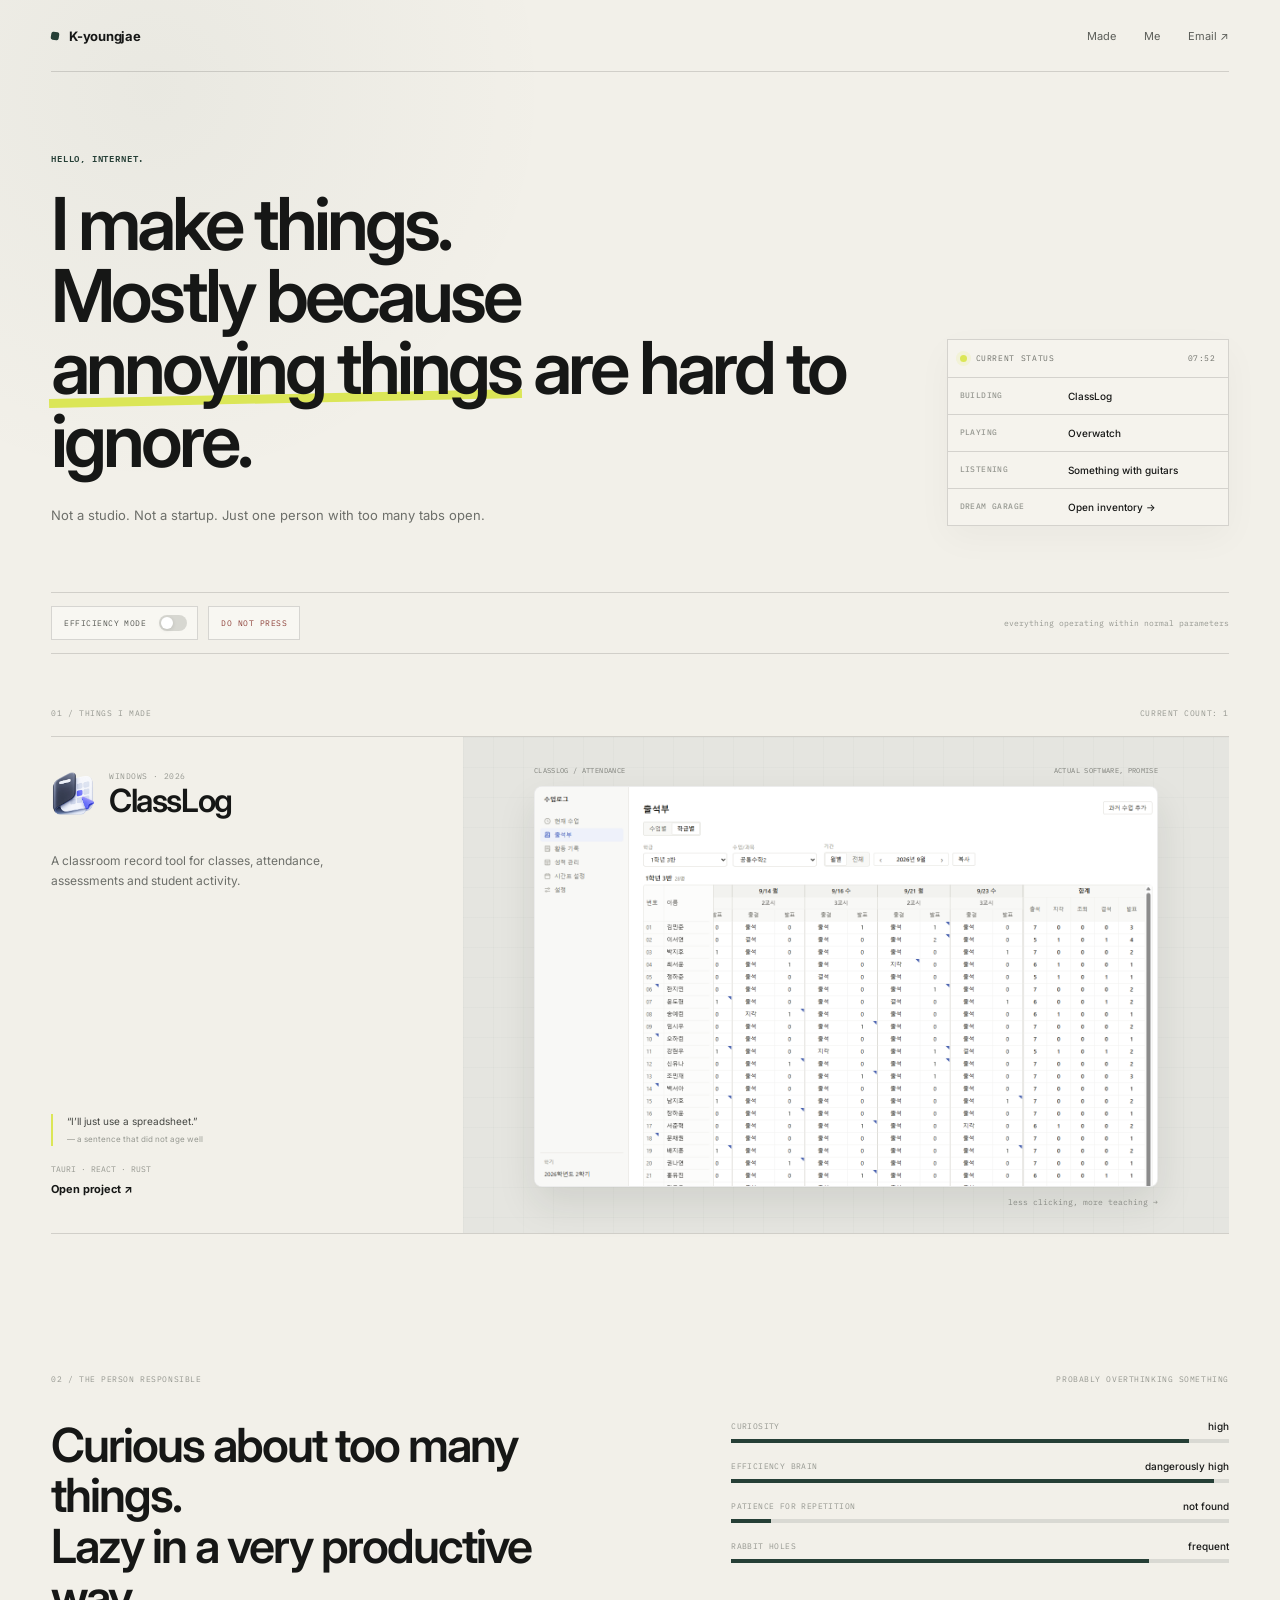
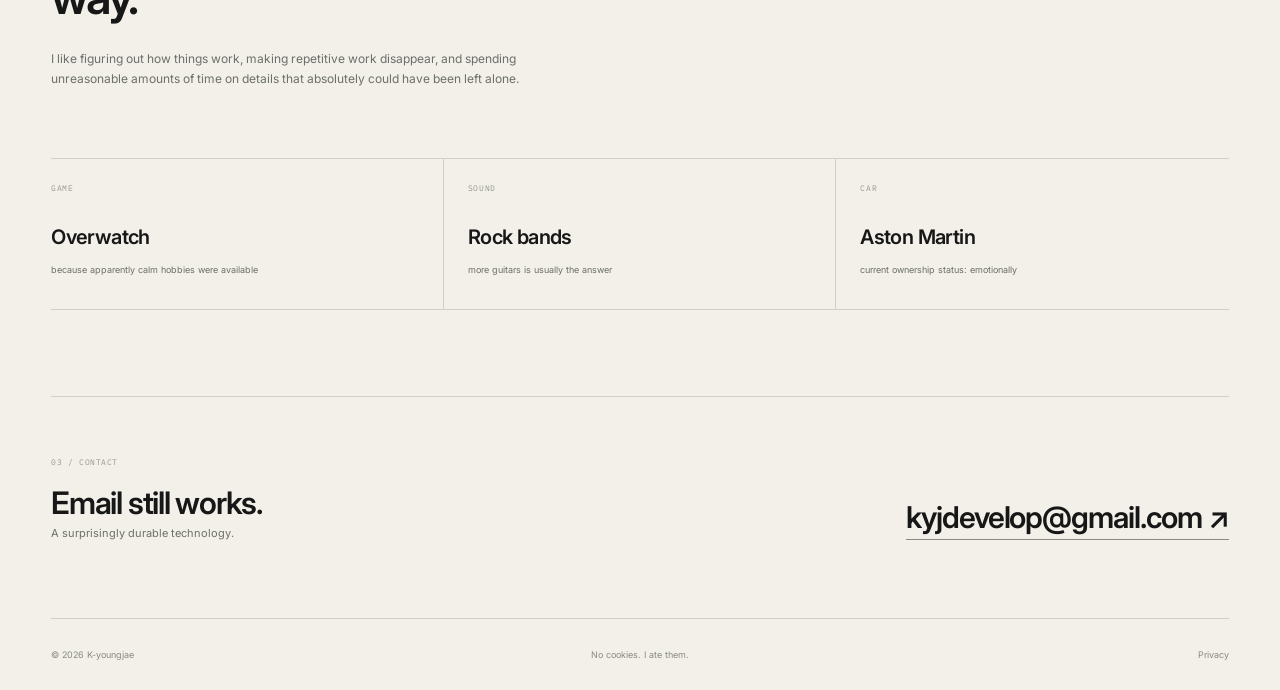
==== index.html @ 74b3d2e7 "Add files via upload" ====
<!doctype html>
<html lang="en">
<head>
  <meta charset="utf-8">
  <meta name="viewport" content="width=device-width, initial-scale=1">
  <title>K-youngjae — I make things</title>
  <meta name="description" content="A small corner of the internet for things K-youngjae makes, likes, and overthinks.">
  <meta name="theme-color" content="#f2f0e9">
  <meta property="og:type" content="website">
  <meta property="og:title" content="K-youngjae — I make things">
  <meta property="og:description" content="Things I make, like, and probably overthink.">
  <meta property="og:image" content="https://k-youngjae.github.io/classlog/assets/screens/attendance.png">
  <link rel="preconnect" href="https://fonts.googleapis.com">
  <link rel="preconnect" href="https://fonts.gstatic.com" crossorigin>
  <link href="https://fonts.googleapis.com/css2?family=Inter:wght@400;500;600;700&family=IBM+Plex+Mono:wght@400;500;600&display=swap" rel="stylesheet">
  <link rel="stylesheet" href="/styles.css">
</head>

<body>
  <header class="topbar">
    <a class="brand" href="/" aria-label="K-youngjae home">
      <span class="brand-dot" aria-hidden="true"></span>
      <span>K-youngjae</span>
    </a>

    <nav aria-label="Primary navigation">
      <a href="#made">Made</a>
      <a href="#me">Me</a>
      <a href="mailto:kyjdevelop@gmail.com">Email ↗</a>
    </nav>
  </header>

  <main>
    <section class="hero">
      <div class="hero-main reveal">
        <p class="mono eyebrow">HELLO, INTERNET.</p>
        <h1>
          I make things.<br>
          Mostly because
          <span class="scribble">annoying things</span>
          are hard to ignore.
        </h1>
        <p class="hero-sub">
          Not a studio. Not a startup. Just one person with too many tabs open.
        </p>
      </div>

      <aside class="dashboard reveal" aria-label="Current status">
        <div class="dashboard-head">
          <span class="pulse" aria-hidden="true"></span>
          <span class="mono">CURRENT STATUS</span>
          <span class="mono time-readout" id="local-time">--:--</span>
        </div>

        <dl>
          <div>
            <dt>BUILDING</dt>
            <dd>ClassLog</dd>
          </div>
          <div>
            <dt>PLAYING</dt>
            <dd>Overwatch</dd>
          </div>
          <div>
            <dt>LISTENING</dt>
            <dd>Something with guitars</dd>
          </div>
          <div>
            <dt>DREAM GARAGE</dt>
            <dd><button class="text-button" id="garage-button" type="button">Open inventory →</button></dd>
          </div>
        </dl>
      </aside>
    </section>

    <section class="controls reveal" aria-label="Site controls">
      <button class="control-button" id="efficiency-button" type="button">
        <span class="mono">EFFICIENCY MODE</span>
        <span class="switch" aria-hidden="true"><i></i></span>
      </button>

      <button class="danger-button mono" id="chaos-button" type="button">
        DO NOT PRESS
      </button>

      <p class="control-note mono" id="control-note">everything operating within normal parameters</p>
    </section>

    <section id="made" class="made">
      <div class="section-label reveal">
        <span class="mono">01 / THINGS I MADE</span>
        <span class="mono">CURRENT COUNT: 1</span>
      </div>

      <article class="classlog-card reveal">
        <div class="project-copy">
          <div class="project-title-row">
            <img src="/classlog/assets/icon.png" class="project-icon" alt="">
            <div>
              <p class="mono project-meta">WINDOWS · 2026</p>
              <h2>ClassLog</h2>
            </div>
          </div>

          <p class="project-blurb optional-copy">
            A classroom record tool for classes, attendance,
            assessments and student activity.
          </p>

          <blockquote class="project-origin optional-copy">
            “I’ll just use a spreadsheet.”
            <span>— a sentence that did not age well</span>
          </blockquote>

          <div class="project-footer">
            <span class="mono">TAURI · REACT · RUST</span>
            <a href="/classlog/">Open project ↗</a>
          </div>
        </div>

        <a class="project-screen" href="/classlog/" aria-label="Open ClassLog project">
          <div class="screen-label mono">
            <span>CLASSLOG / ATTENDANCE</span>
            <span>ACTUAL SOFTWARE, PROMISE</span>
          </div>

          <div class="screen-frame">
            <img src="/classlog/assets/screens/attendance.png" alt="ClassLog attendance screen">
          </div>

          <span class="screen-note mono">less clicking, more teaching →</span>
        </a>
      </article>
    </section>

    <section id="me" class="me">
      <div class="section-label reveal">
        <span class="mono">02 / THE PERSON RESPONSIBLE</span>
        <span class="mono">PROBABLY OVERTHINKING SOMETHING</span>
      </div>

      <div class="me-layout">
        <div class="me-copy reveal">
          <h2>
            Curious about too many things.<br>
            Lazy in a very productive way.
          </h2>
          <p class="optional-copy">
            I like figuring out how things work, making repetitive work disappear,
            and spending unreasonable amounts of time on details that absolutely
            could have been left alone.
          </p>
        </div>

        <div class="traits reveal" aria-label="Traits">
          <div class="trait">
            <span class="mono">CURIOSITY</span>
            <strong>high</strong>
            <i style="--level:92%"></i>
          </div>
          <div class="trait">
            <span class="mono">EFFICIENCY BRAIN</span>
            <strong>dangerously high</strong>
            <i style="--level:97%"></i>
          </div>
          <div class="trait">
            <span class="mono">PATIENCE FOR REPETITION</span>
            <strong>not found</strong>
            <i style="--level:8%"></i>
          </div>
          <div class="trait">
            <span class="mono">RABBIT HOLES</span>
            <strong>frequent</strong>
            <i style="--level:84%"></i>
          </div>
        </div>
      </div>

      <div class="likes reveal">
        <div class="like-card">
          <span class="mono">GAME</span>
          <strong>Overwatch</strong>
          <small>because apparently calm hobbies were available</small>
        </div>
        <div class="like-card">
          <span class="mono">SOUND</span>
          <strong>Rock bands</strong>
          <small>more guitars is usually the answer</small>
        </div>
        <div class="like-card">
          <span class="mono">CAR</span>
          <strong>Aston Martin</strong>
          <small>current ownership status: emotionally</small>
        </div>
      </div>
    </section>

    <section class="contact reveal">
      <div>
        <p class="mono">03 / CONTACT</p>
        <h2>Email still works.</h2>
        <p class="optional-copy">A surprisingly durable technology.</p>
      </div>
      <a href="mailto:kyjdevelop@gmail.com">kyjdevelop@gmail.com ↗</a>
    </section>
  </main>

  <footer>
    <span>© 2026 K-youngjae</span>
    <span class="footer-joke">No cookies. I ate them.</span>
    <a href="/classlog/privacy.html">Privacy</a>
  </footer>

  <dialog id="garage-dialog">
    <form method="dialog">
      <div class="dialog-head">
        <span class="mono">DREAM GARAGE / INVENTORY</span>
        <button aria-label="Close">×</button>
      </div>
      <div class="garage-count">0</div>
      <p>cars currently owned</p>
      <div class="garage-rule"></div>
      <p class="garage-wish">Wanted: Aston Martin</p>
      <p class="garage-small mono">STATUS: FINANCIALLY INCONVENIENT</p>
    </form>
  </dialog>

  <script src="/script.js"></script>
</body>
</html>
---- styles.css ----
:root {
  --bg: #f2f0e9;
  --paper: #f8f7f2;
  --ink: #161716;
  --muted: #6d6f6a;
  --quiet: #969891;
  --line: rgba(22, 23, 22, .15);
  --green: #263f36;
  --green-soft: #dfe5df;
  --violet: #5e63e8;
  --acid: #dbe657;
  --red: #c94f43;
  --max: 1180px;
  --pad: clamp(22px, 4vw, 54px);
}

* { box-sizing: border-box; }

html {
  scroll-behavior: smooth;
  background: var(--bg);
}

body {
  margin: 0;
  color: var(--ink);
  background:
    radial-gradient(circle at 12% 4%, rgba(38,63,54,.045), transparent 25rem),
    var(--bg);
  font-family: Inter, -apple-system, BlinkMacSystemFont, "Segoe UI", sans-serif;
  -webkit-font-smoothing: antialiased;
  text-rendering: optimizeLegibility;
  transition: background .25s ease;
}

body.chaos {
  background:
    radial-gradient(circle at 85% 5%, rgba(94,99,232,.10), transparent 24rem),
    radial-gradient(circle at 8% 80%, rgba(219,230,87,.12), transparent 20rem),
    var(--bg);
}

a { color: inherit; text-decoration: none; }
button { font: inherit; }
img { display: block; max-width: 100%; }

.mono {
  font-family: "IBM Plex Mono", monospace;
}

.topbar,
.hero,
.controls,
.made,
.me,
.contact,
footer {
  width: min(calc(100% - (var(--pad) * 2)), var(--max));
  margin-inline: auto;
}

.topbar {
  height: 72px;
  display: flex;
  align-items: center;
  justify-content: space-between;
  border-bottom: 1px solid var(--line);
}

.brand {
  display: inline-flex;
  align-items: center;
  gap: 10px;
  font-size: 13px;
  font-weight: 700;
  letter-spacing: -.02em;
}

.brand-dot {
  width: 8px;
  height: 8px;
  border-radius: 2px;
  background: var(--green);
  transform: rotate(9deg);
  transition: transform .2s ease;
}

.brand:hover .brand-dot {
  transform: rotate(45deg);
}

.topbar nav {
  display: flex;
  gap: 28px;
  color: #5c5e59;
  font-size: 11px;
}

.topbar nav a {
  transition: transform .18s ease, color .18s ease;
}

.topbar nav a:hover {
  color: var(--green);
  transform: translateY(-1px);
}

.hero {
  min-height: 470px;
  padding: 78px 0 66px;
  display: grid;
  grid-template-columns: 1.48fr .52fr;
  gap: 92px;
  align-items: end;
}

.eyebrow {
  margin: 0 0 22px;
  color: var(--green);
  font-size: 9px;
  font-weight: 600;
  letter-spacing: .09em;
}

.hero h1 {
  margin: 0;
  max-width: 850px;
  font-size: clamp(46px, 5.7vw, 74px);
  line-height: .99;
  letter-spacing: -.055em;
  font-weight: 600;
}

.scribble {
  position: relative;
  display: inline-block;
  z-index: 1;
}

.scribble::after {
  content: "";
  position: absolute;
  left: -.03em;
  right: -.03em;
  bottom: .03em;
  height: .12em;
  background: var(--acid);
  transform: rotate(-1.2deg);
  z-index: -1;
}

.hero-sub {
  margin: 28px 0 0;
  color: var(--muted);
  font-size: 13px;
  line-height: 1.6;
}

.dashboard {
  align-self: end;
  border: 1px solid var(--line);
  background: rgba(248,247,242,.58);
  box-shadow: 0 12px 34px rgba(34,35,32,.035);
}

.dashboard-head {
  min-height: 38px;
  padding: 0 12px;
  display: grid;
  grid-template-columns: auto 1fr auto;
  align-items: center;
  gap: 9px;
  border-bottom: 1px solid var(--line);
  color: #70726c;
  font-size: 8px;
  letter-spacing: .08em;
}

.pulse {
  width: 7px;
  height: 7px;
  border-radius: 50%;
  background: var(--acid);
  box-shadow: 0 0 0 4px rgba(219,230,87,.15);
}

.dashboard dl {
  margin: 0;
}

.dashboard dl > div {
  display: grid;
  grid-template-columns: 94px 1fr;
  gap: 14px;
  padding: 12px;
  border-bottom: 1px solid var(--line);
}

.dashboard dl > div:last-child {
  border-bottom: 0;
}

.dashboard dt {
  color: var(--quiet);
  font-family: "IBM Plex Mono", monospace;
  font-size: 8px;
  font-weight: 500;
  letter-spacing: .05em;
}

.dashboard dd {
  margin: 0;
  font-size: 10px;
  font-weight: 500;
}

.text-button {
  padding: 0;
  border: 0;
  background: none;
  color: inherit;
  cursor: pointer;
  text-align: left;
}

.text-button:hover {
  text-decoration: underline;
}

.controls {
  min-height: 62px;
  display: flex;
  align-items: center;
  gap: 10px;
  padding: 11px 0;
  border-top: 1px solid var(--line);
  border-bottom: 1px solid var(--line);
}

.control-button,
.danger-button {
  height: 34px;
  border: 1px solid var(--line);
  background: var(--paper);
  color: #555752;
  cursor: pointer;
  font-size: 8px;
  letter-spacing: .06em;
}

.control-button {
  display: inline-flex;
  align-items: center;
  gap: 13px;
  padding: 0 10px 0 12px;
}

.switch {
  width: 28px;
  height: 16px;
  padding: 2px;
  display: inline-flex;
  align-items: center;
  border-radius: 999px;
  background: #d7d7d1;
  transition: background .2s ease;
}

.switch i {
  width: 12px;
  height: 12px;
  border-radius: 50%;
  background: #fff;
  box-shadow: 0 1px 4px rgba(0,0,0,.12);
  transition: transform .2s ease;
}

body.efficiency .switch {
  background: var(--green);
}

body.efficiency .switch i {
  transform: translateX(12px);
}

.danger-button {
  padding: 0 12px;
  color: #8f433b;
}

.danger-button:hover {
  border-color: rgba(201,79,67,.45);
  background: #f7eeeb;
}

.control-note {
  margin-left: auto;
  color: var(--quiet);
  font-size: 8px;
}

.made,
.me {
  padding: 54px 0 86px;
}

.section-label {
  display: flex;
  justify-content: space-between;
  align-items: center;
  padding: 0 0 18px;
  color: var(--quiet);
  font-size: 8px;
  letter-spacing: .07em;
}

.classlog-card {
  display: grid;
  grid-template-columns: 35% 65%;
  min-height: 390px;
  border-top: 1px solid var(--line);
  border-bottom: 1px solid var(--line);
}

.project-copy {
  padding: 34px 44px 34px 0;
  display: flex;
  flex-direction: column;
}

.project-title-row {
  display: flex;
  align-items: center;
  gap: 14px;
}

.project-icon {
  width: 44px;
  height: 44px;
  object-fit: contain;
  transition: transform .22s cubic-bezier(.2,.8,.2,1);
}

.classlog-card:hover .project-icon {
  transform: rotate(-7deg) translateY(-2px);
}

.project-meta {
  margin: 0 0 4px;
  color: var(--quiet);
  font-size: 8px;
  letter-spacing: .06em;
}

.project-copy h2 {
  margin: 0;
  font-size: 32px;
  line-height: 1;
  letter-spacing: -.045em;
  font-weight: 600;
}

.project-blurb {
  margin: 34px 0 0;
  max-width: 290px;
  color: var(--muted);
  font-size: 12px;
  line-height: 1.68;
}

.project-origin {
  margin: auto 0 0;
  padding: 0 0 0 14px;
  border-left: 2px solid var(--acid);
  color: #454743;
  font-size: 10px;
  line-height: 1.55;
}

.project-origin span {
  display: block;
  margin-top: 4px;
  color: var(--quiet);
  font-size: 8px;
}

.project-footer {
  margin-top: 18px;
  display: flex;
  flex-direction: column;
  gap: 8px;
}

.project-footer > span {
  color: var(--quiet);
  font-size: 8px;
}

.project-footer a {
  width: fit-content;
  font-size: 11px;
  font-weight: 700;
  padding-bottom: 2px;
  border-bottom: 1px solid transparent;
}

.project-footer a:hover {
  color: var(--green);
  border-color: currentColor;
}

.project-screen {
  min-height: 390px;
  padding: 29px 32px 26px;
  display: flex;
  flex-direction: column;
  justify-content: center;
  background:
    linear-gradient(rgba(38,63,54,.025) 1px, transparent 1px),
    linear-gradient(90deg, rgba(38,63,54,.025) 1px, transparent 1px),
    #e5e5e0;
  background-size: 30px 30px;
}

.screen-label {
  width: 89%;
  margin: 0 auto 11px;
  display: flex;
  justify-content: space-between;
  color: #7f817b;
  font-size: 7px;
  letter-spacing: .05em;
}

.screen-frame {
  width: 89%;
  margin: 0 auto;
  overflow: hidden;
  border: 1px solid rgba(22,23,22,.08);
  border-radius: 8px;
  background: #fff;
  box-shadow: 0 17px 38px rgba(33,35,31,.10);
  transition: transform .24s ease, box-shadow .24s ease;
}

.project-screen:hover .screen-frame {
  transform: translateY(-3px) rotate(-.18deg);
  box-shadow: 0 23px 48px rgba(33,35,31,.14);
}

.screen-frame img {
  width: 100%;
  aspect-ratio: 1.56 / 1;
  object-fit: cover;
  object-position: top left;
}

.screen-note {
  width: 89%;
  margin: 10px auto 0;
  color: #8a8c86;
  font-size: 8px;
  text-align: right;
}

.me-layout {
  display: grid;
  grid-template-columns: 1.08fr .92fr;
  gap: 96px;
  padding-top: 18px;
}

.me-copy h2 {
  margin: 0;
  max-width: 570px;
  font-size: clamp(31px, 3.7vw, 47px);
  line-height: 1.08;
  letter-spacing: -.043em;
  font-weight: 600;
}

.me-copy p {
  margin: 26px 0 0;
  max-width: 520px;
  color: var(--muted);
  font-size: 12px;
  line-height: 1.72;
}

.traits {
  display: flex;
  flex-direction: column;
  gap: 17px;
}

.trait {
  display: grid;
  grid-template-columns: 1fr auto;
  gap: 7px 16px;
  align-items: center;
}

.trait span {
  color: var(--quiet);
  font-size: 8px;
  letter-spacing: .05em;
}

.trait strong {
  font-size: 10px;
  font-weight: 500;
}

.trait i {
  grid-column: 1 / -1;
  position: relative;
  height: 4px;
  background: #d9d9d3;
  overflow: hidden;
}

.trait i::after {
  content: "";
  position: absolute;
  inset: 0 auto 0 0;
  width: var(--level);
  background: var(--green);
}

.likes {
  margin-top: 68px;
  display: grid;
  grid-template-columns: repeat(3, 1fr);
  border-top: 1px solid var(--line);
  border-bottom: 1px solid var(--line);
}

.like-card {
  min-height: 150px;
  padding: 24px 24px 22px 0;
  border-right: 1px solid var(--line);
}

.like-card:not(:first-child) {
  padding-left: 24px;
}

.like-card:last-child {
  border-right: 0;
}

.like-card > span {
  display: block;
  margin-bottom: 32px;
  color: var(--quiet);
  font-size: 8px;
  letter-spacing: .08em;
}

.like-card strong {
  display: block;
  margin-bottom: 8px;
  font-size: 20px;
  letter-spacing: -.03em;
  font-weight: 600;
}

.like-card small {
  color: var(--muted);
  font-size: 9px;
  line-height: 1.55;
}

.contact {
  padding: 60px 0 78px;
  display: grid;
  grid-template-columns: 1fr auto;
  gap: 60px;
  align-items: end;
  border-top: 1px solid var(--line);
}

.contact p {
  margin: 0;
}

.contact > div > p:first-child {
  color: var(--quiet);
  font-size: 8px;
  letter-spacing: .07em;
}

.contact h2 {
  margin: 17px 0 5px;
  font-size: 31px;
  letter-spacing: -.04em;
  font-weight: 600;
}

.contact .optional-copy {
  color: var(--muted);
  font-size: 11px;
}

.contact > a {
  font-size: clamp(20px, 2.4vw, 30px);
  letter-spacing: -.035em;
  font-weight: 600;
  border-bottom: 1px solid #888a85;
  padding-bottom: 4px;
  transition: color .18s ease, transform .18s ease, border-color .18s ease;
}

.contact > a:hover {
  color: var(--green);
  border-color: var(--green);
  transform: translateY(-1px);
}

footer {
  height: 72px;
  display: grid;
  grid-template-columns: 1fr auto 1fr;
  align-items: center;
  border-top: 1px solid var(--line);
  color: #888a84;
  font-size: 9px;
}

.footer-joke {
  justify-self: center;
}

footer a {
  justify-self: end;
}

body.efficiency .optional-copy,
body.efficiency .screen-note,
body.efficiency .footer-joke,
body.efficiency .like-card small {
  display: none;
}

body.efficiency .hero-sub {
  max-width: 360px;
}

body.chaos .like-card:nth-child(1) { transform: rotate(-1.2deg) translateY(2px); }
body.chaos .like-card:nth-child(2) { transform: rotate(.9deg) translateY(-2px); }
body.chaos .like-card:nth-child(3) { transform: rotate(-.7deg) translateY(1px); }
body.chaos .dashboard { transform: rotate(.5deg); }
body.chaos .project-screen { transform: rotate(-.25deg); }

dialog {
  width: min(420px, calc(100% - 40px));
  border: 1px solid var(--line);
  padding: 0;
  background: var(--paper);
  color: var(--ink);
  box-shadow: 0 26px 80px rgba(24,25,22,.18);
}

dialog::backdrop {
  background: rgba(28,29,26,.24);
  backdrop-filter: blur(2px);
}

dialog form {
  margin: 0;
}

.dialog-head {
  min-height: 42px;
  padding: 0 12px 0 14px;
  display: flex;
  align-items: center;
  justify-content: space-between;
  border-bottom: 1px solid var(--line);
  color: var(--quiet);
  font-size: 8px;
  letter-spacing: .07em;
}

.dialog-head button {
  width: 30px;
  height: 30px;
  border: 0;
  background: none;
  cursor: pointer;
  font-size: 20px;
}

.garage-count {
  padding-top: 34px;
  text-align: center;
  font-size: 92px;
  line-height: 1;
  font-weight: 700;
  letter-spacing: -.07em;
}

dialog form > p {
  text-align: center;
}

.garage-rule {
  width: 56px;
  height: 2px;
  margin: 28px auto;
  background: var(--acid);
}

.garage-wish {
  font-size: 18px;
  font-weight: 600;
}

.garage-small {
  padding-bottom: 28px;
  color: var(--quiet);
  font-size: 8px;
  letter-spacing: .07em;
}

.reveal {
  opacity: 0;
  transform: translateY(10px);
  transition: opacity .52s ease, transform .52s ease;
}

.reveal.is-visible {
  opacity: 1;
  transform: none;
}

@media (prefers-reduced-motion: reduce) {
  html { scroll-behavior: auto; }
  .reveal { opacity: 1; transform: none; transition: none; }
  .screen-frame,
  .project-icon,
  .contact > a,
  .brand-dot { transition: none; }
}

@media (max-width: 860px) {
  .hero {
    min-height: auto;
    grid-template-columns: 1fr;
    gap: 40px;
    padding: 64px 0 54px;
  }

  .dashboard {
    max-width: 420px;
  }

  .classlog-card {
    grid-template-columns: 1fr;
  }

  .project-copy {
    min-height: 330px;
    padding: 30px 0 32px;
  }

  .project-screen {
    min-height: 320px;
    border-top: 1px solid var(--line);
  }

  .me-layout {
    grid-template-columns: 1fr;
    gap: 42px;
  }

  .contact {
    grid-template-columns: 1fr;
    gap: 32px;
  }

  .contact > a {
    justify-self: start;
  }
}

@media (max-width: 620px) {
  :root { --pad: 20px; }

  .topbar {
    height: 64px;
  }

  .topbar nav a:nth-child(1),
  .topbar nav a:nth-child(2) {
    display: none;
  }

  .hero h1 {
    font-size: clamp(40px, 12vw, 58px);
  }

  .controls {
    flex-wrap: wrap;
  }

  .control-note {
    width: 100%;
    margin: 2px 0 0;
  }

  .made,
  .me {
    padding: 44px 0 66px;
  }

  .project-screen {
    min-height: 260px;
    padding: 22px 18px 20px;
  }

  .screen-frame,
  .screen-label,
  .screen-note {
    width: 94%;
  }

  .likes {
    grid-template-columns: 1fr;
  }

  .like-card,
  .like-card:not(:first-child) {
    min-height: auto;
    padding: 22px 0;
    border-right: 0;
    border-bottom: 1px solid var(--line);
  }

  .like-card:last-child {
    border-bottom: 0;
  }

  .like-card > span {
    margin-bottom: 18px;
  }

  footer {
    grid-template-columns: 1fr 1fr;
  }

  .footer-joke {
    display: none;
  }
}
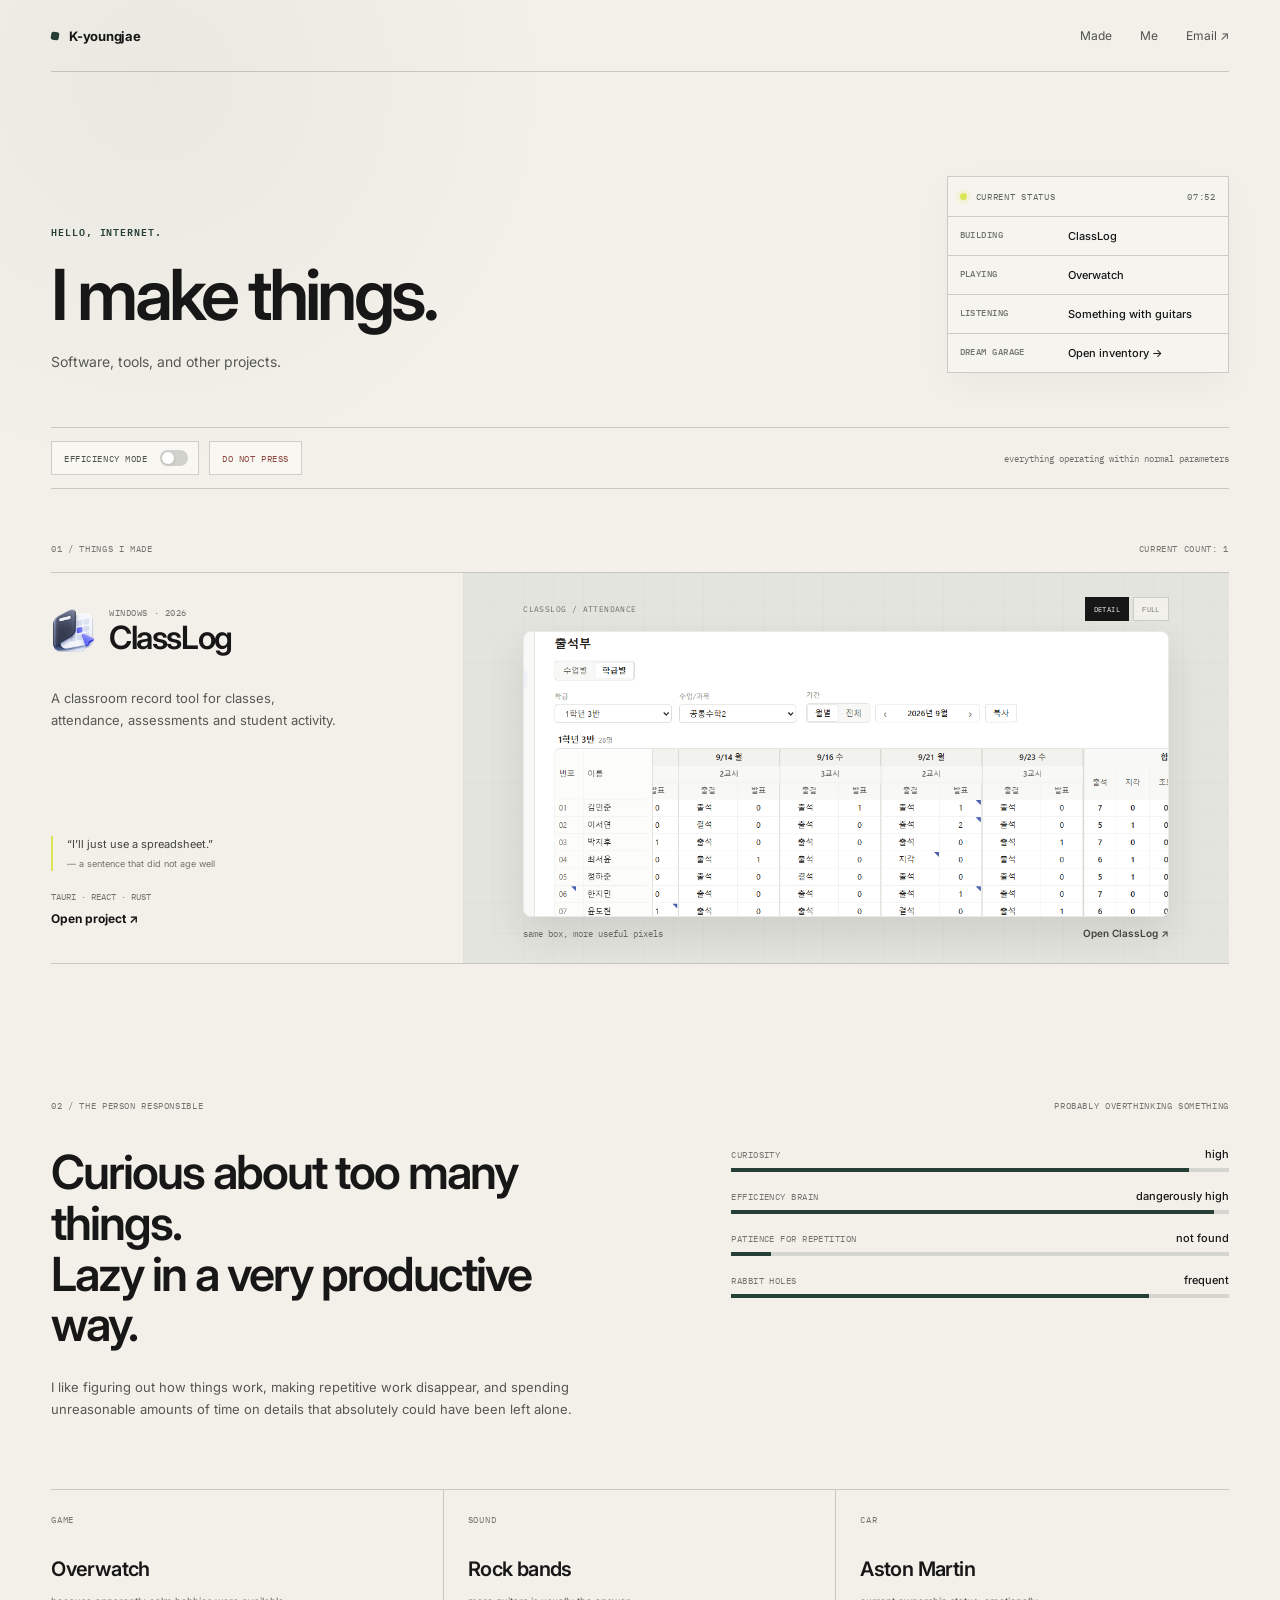
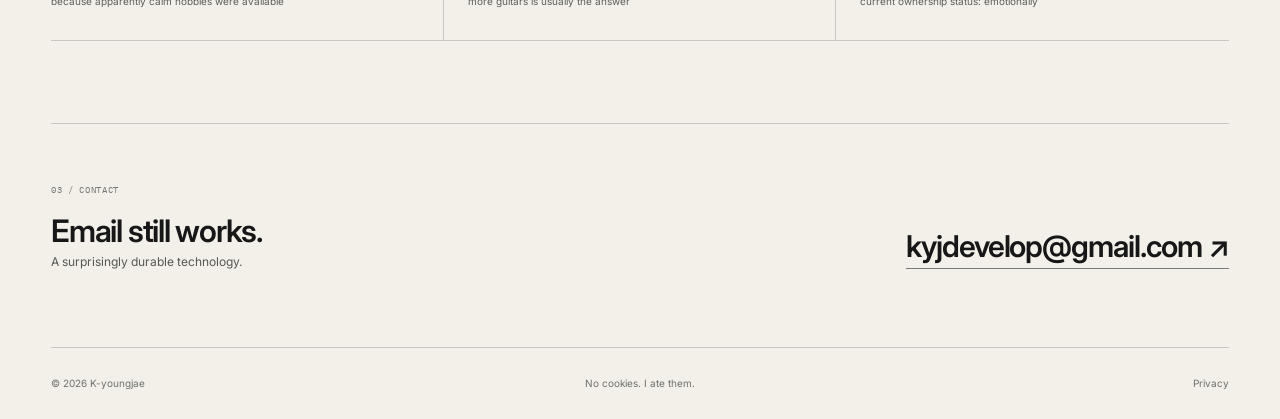
==== commit 16288f97: "Add files via upload" ====
--- a/index.html
+++ b/index.html
@@ -4,11 +4,11 @@
   <meta charset="utf-8">
   <meta name="viewport" content="width=device-width, initial-scale=1">
   <title>K-youngjae — I make things</title>
-  <meta name="description" content="A small corner of the internet for things K-youngjae makes, likes, and overthinks.">
+  <meta name="description" content="Things made by K-youngjae.">
   <meta name="theme-color" content="#f2f0e9">
   <meta property="og:type" content="website">
   <meta property="og:title" content="K-youngjae — I make things">
-  <meta property="og:description" content="Things I make, like, and probably overthink.">
+  <meta property="og:description" content="Software, tools, and other projects.">
   <meta property="og:image" content="https://k-youngjae.github.io/classlog/assets/screens/attendance.png">
   <link rel="preconnect" href="https://fonts.googleapis.com">
   <link rel="preconnect" href="https://fonts.gstatic.com" crossorigin>
@@ -22,7 +22,6 @@
       <span class="brand-dot" aria-hidden="true"></span>
       <span>K-youngjae</span>
     </a>
-
     <nav aria-label="Primary navigation">
       <a href="#made">Made</a>
       <a href="#me">Me</a>
@@ -34,15 +33,8 @@
     <section class="hero">
       <div class="hero-main reveal">
         <p class="mono eyebrow">HELLO, INTERNET.</p>
-        <h1>
-          I make things.<br>
-          Mostly because
-          <span class="scribble">annoying things</span>
-          are hard to ignore.
-        </h1>
-        <p class="hero-sub">
-          Not a studio. Not a startup. Just one person with too many tabs open.
-        </p>
+        <h1>I make things.</h1>
+        <p class="hero-sub">Software, tools, and other projects.</p>
       </div>
 
       <aside class="dashboard reveal" aria-label="Current status">
@@ -51,24 +43,11 @@
           <span class="mono">CURRENT STATUS</span>
           <span class="mono time-readout" id="local-time">--:--</span>
         </div>
-
         <dl>
-          <div>
-            <dt>BUILDING</dt>
-            <dd>ClassLog</dd>
-          </div>
-          <div>
-            <dt>PLAYING</dt>
-            <dd>Overwatch</dd>
-          </div>
-          <div>
-            <dt>LISTENING</dt>
-            <dd>Something with guitars</dd>
-          </div>
-          <div>
-            <dt>DREAM GARAGE</dt>
-            <dd><button class="text-button" id="garage-button" type="button">Open inventory →</button></dd>
-          </div>
+          <div><dt>BUILDING</dt><dd>ClassLog</dd></div>
+          <div><dt>PLAYING</dt><dd>Overwatch</dd></div>
+          <div><dt>LISTENING</dt><dd>Something with guitars</dd></div>
+          <div><dt>DREAM GARAGE</dt><dd><button class="text-button" id="garage-button" type="button">Open inventory →</button></dd></div>
         </dl>
       </aside>
     </section>
@@ -78,11 +57,7 @@
         <span class="mono">EFFICIENCY MODE</span>
         <span class="switch" aria-hidden="true"><i></i></span>
       </button>
-
-      <button class="danger-button mono" id="chaos-button" type="button">
-        DO NOT PRESS
-      </button>
-
+      <button class="danger-button mono" id="chaos-button" type="button">DO NOT PRESS</button>
       <p class="control-note mono" id="control-note">everything operating within normal parameters</p>
     </section>
 
@@ -94,42 +69,51 @@
 
       <article class="classlog-card reveal">
         <div class="project-copy">
-          <div class="project-title-row">
-            <img src="/classlog/assets/icon.png" class="project-icon" alt="">
-            <div>
-              <p class="mono project-meta">WINDOWS · 2026</p>
-              <h2>ClassLog</h2>
+          <div>
+            <div class="project-title-row">
+              <img src="/classlog/assets/icon.png" class="project-icon" alt="">
+              <div>
+                <p class="mono project-meta">WINDOWS · 2026</p>
+                <h2>ClassLog</h2>
+              </div>
+            </div>
+
+            <p class="project-blurb optional-copy">
+              A classroom record tool for classes, attendance,
+              assessments and student activity.
+            </p>
+          </div>
+
+          <div class="project-bottom">
+            <blockquote class="project-origin optional-copy">
+              “I’ll just use a spreadsheet.”
+              <span>— a sentence that did not age well</span>
+            </blockquote>
+            <div class="project-footer">
+              <span class="mono">TAURI · REACT · RUST</span>
+              <a href="/classlog/">Open project ↗</a>
+            </div>
+          </div>
+        </div>
+
+        <div class="project-screen">
+          <div class="screen-toolbar">
+            <span class="mono">CLASSLOG / ATTENDANCE</span>
+            <div class="view-toggle" role="group" aria-label="Screenshot view">
+              <button type="button" class="view-button is-active" data-view="detail">DETAIL</button>
+              <button type="button" class="view-button" data-view="full">FULL</button>
             </div>
           </div>
 
-          <p class="project-blurb optional-copy">
-            A classroom record tool for classes, attendance,
-            assessments and student activity.
-          </p>
+          <a class="screen-frame is-detail" id="classlog-screen" href="/classlog/" aria-label="Open ClassLog project">
+            <img src="/classlog/assets/screens/attendance.png" alt="ClassLog attendance screen">
+          </a>
 
-          <blockquote class="project-origin optional-copy">
-            “I’ll just use a spreadsheet.”
-            <span>— a sentence that did not age well</span>
-          </blockquote>
-
-          <div class="project-footer">
-            <span class="mono">TAURI · REACT · RUST</span>
-            <a href="/classlog/">Open project ↗</a>
+          <div class="screen-bottom">
+            <span class="mono">same box, more useful pixels</span>
+            <a href="/classlog/">Open ClassLog ↗</a>
           </div>
         </div>
-
-        <a class="project-screen" href="/classlog/" aria-label="Open ClassLog project">
-          <div class="screen-label mono">
-            <span>CLASSLOG / ATTENDANCE</span>
-            <span>ACTUAL SOFTWARE, PROMISE</span>
-          </div>
-
-          <div class="screen-frame">
-            <img src="/classlog/assets/screens/attendance.png" alt="ClassLog attendance screen">
-          </div>
-
-          <span class="screen-note mono">less clicking, more teaching →</span>
-        </a>
       </article>
     </section>
 
@@ -153,26 +137,10 @@
         </div>
 
         <div class="traits reveal" aria-label="Traits">
-          <div class="trait">
-            <span class="mono">CURIOSITY</span>
-            <strong>high</strong>
-            <i style="--level:92%"></i>
-          </div>
-          <div class="trait">
-            <span class="mono">EFFICIENCY BRAIN</span>
-            <strong>dangerously high</strong>
-            <i style="--level:97%"></i>
-          </div>
-          <div class="trait">
-            <span class="mono">PATIENCE FOR REPETITION</span>
-            <strong>not found</strong>
-            <i style="--level:8%"></i>
-          </div>
-          <div class="trait">
-            <span class="mono">RABBIT HOLES</span>
-            <strong>frequent</strong>
-            <i style="--level:84%"></i>
-          </div>
+          <div class="trait"><span class="mono">CURIOSITY</span><strong>high</strong><i style="--level:92%"></i></div>
+          <div class="trait"><span class="mono">EFFICIENCY BRAIN</span><strong>dangerously high</strong><i style="--level:97%"></i></div>
+          <div class="trait"><span class="mono">PATIENCE FOR REPETITION</span><strong>not found</strong><i style="--level:8%"></i></div>
+          <div class="trait"><span class="mono">RABBIT HOLES</span><strong>frequent</strong><i style="--level:84%"></i></div>
         </div>
       </div>
 
--- a/styles.css
+++ b/styles.css
@@ -1,856 +1,277 @@
 
 :root {
-  --bg: #f2f0e9;
-  --paper: #f8f7f2;
-  --ink: #161716;
-  --muted: #6d6f6a;
-  --quiet: #969891;
-  --line: rgba(22, 23, 22, .15);
-  --green: #263f36;
-  --green-soft: #dfe5df;
-  --violet: #5e63e8;
-  --acid: #dbe657;
-  --red: #c94f43;
-  --max: 1180px;
-  --pad: clamp(22px, 4vw, 54px);
-}
-
-* { box-sizing: border-box; }
-
-html {
-  scroll-behavior: smooth;
-  background: var(--bg);
-}
-
-body {
-  margin: 0;
-  color: var(--ink);
+  --bg:#f2f0e9;
+  --paper:#f8f7f2;
+  --ink:#161716;
+  --muted:#565852;
+  --quiet:#73756f;
+  --line:rgba(22,23,22,.19);
+  --green:#263f36;
+  --violet:#5e63e8;
+  --acid:#dbe657;
+  --max:1180px;
+  --pad:clamp(22px,4vw,54px);
+}
+
+*{box-sizing:border-box}
+html{scroll-behavior:smooth;background:var(--bg)}
+body{
+  margin:0;
+  color:var(--ink);
   background:
-    radial-gradient(circle at 12% 4%, rgba(38,63,54,.045), transparent 25rem),
+    radial-gradient(circle at 12% 4%,rgba(38,63,54,.045),transparent 25rem),
     var(--bg);
-  font-family: Inter, -apple-system, BlinkMacSystemFont, "Segoe UI", sans-serif;
-  -webkit-font-smoothing: antialiased;
-  text-rendering: optimizeLegibility;
-  transition: background .25s ease;
-}
-
-body.chaos {
+  font-family:Inter,-apple-system,BlinkMacSystemFont,"Segoe UI",sans-serif;
+  -webkit-font-smoothing:antialiased;
+  text-rendering:optimizeLegibility;
+  transition:background .25s ease;
+}
+body.chaos{
   background:
-    radial-gradient(circle at 85% 5%, rgba(94,99,232,.10), transparent 24rem),
-    radial-gradient(circle at 8% 80%, rgba(219,230,87,.12), transparent 20rem),
+    radial-gradient(circle at 85% 5%,rgba(94,99,232,.10),transparent 24rem),
+    radial-gradient(circle at 8% 80%,rgba(219,230,87,.12),transparent 20rem),
     var(--bg);
 }
-
-a { color: inherit; text-decoration: none; }
-button { font: inherit; }
-img { display: block; max-width: 100%; }
-
-.mono {
-  font-family: "IBM Plex Mono", monospace;
-}
-
-.topbar,
-.hero,
-.controls,
-.made,
-.me,
-.contact,
-footer {
-  width: min(calc(100% - (var(--pad) * 2)), var(--max));
-  margin-inline: auto;
-}
-
-.topbar {
-  height: 72px;
-  display: flex;
-  align-items: center;
-  justify-content: space-between;
-  border-bottom: 1px solid var(--line);
-}
-
-.brand {
-  display: inline-flex;
-  align-items: center;
-  gap: 10px;
-  font-size: 13px;
-  font-weight: 700;
-  letter-spacing: -.02em;
-}
-
-.brand-dot {
-  width: 8px;
-  height: 8px;
-  border-radius: 2px;
-  background: var(--green);
-  transform: rotate(9deg);
-  transition: transform .2s ease;
-}
-
-.brand:hover .brand-dot {
-  transform: rotate(45deg);
-}
-
-.topbar nav {
-  display: flex;
-  gap: 28px;
-  color: #5c5e59;
-  font-size: 11px;
-}
-
-.topbar nav a {
-  transition: transform .18s ease, color .18s ease;
-}
-
-.topbar nav a:hover {
-  color: var(--green);
-  transform: translateY(-1px);
-}
-
-.hero {
-  min-height: 470px;
-  padding: 78px 0 66px;
-  display: grid;
-  grid-template-columns: 1.48fr .52fr;
-  gap: 92px;
-  align-items: end;
-}
-
-.eyebrow {
-  margin: 0 0 22px;
-  color: var(--green);
-  font-size: 9px;
-  font-weight: 600;
-  letter-spacing: .09em;
-}
-
-.hero h1 {
-  margin: 0;
-  max-width: 850px;
-  font-size: clamp(46px, 5.7vw, 74px);
-  line-height: .99;
-  letter-spacing: -.055em;
-  font-weight: 600;
-}
-
-.scribble {
-  position: relative;
-  display: inline-block;
-  z-index: 1;
-}
-
-.scribble::after {
-  content: "";
-  position: absolute;
-  left: -.03em;
-  right: -.03em;
-  bottom: .03em;
-  height: .12em;
-  background: var(--acid);
-  transform: rotate(-1.2deg);
-  z-index: -1;
-}
-
-.hero-sub {
-  margin: 28px 0 0;
-  color: var(--muted);
-  font-size: 13px;
-  line-height: 1.6;
-}
-
-.dashboard {
-  align-self: end;
-  border: 1px solid var(--line);
-  background: rgba(248,247,242,.58);
-  box-shadow: 0 12px 34px rgba(34,35,32,.035);
-}
-
-.dashboard-head {
-  min-height: 38px;
-  padding: 0 12px;
-  display: grid;
-  grid-template-columns: auto 1fr auto;
-  align-items: center;
-  gap: 9px;
-  border-bottom: 1px solid var(--line);
-  color: #70726c;
-  font-size: 8px;
-  letter-spacing: .08em;
-}
-
-.pulse {
-  width: 7px;
-  height: 7px;
-  border-radius: 50%;
-  background: var(--acid);
-  box-shadow: 0 0 0 4px rgba(219,230,87,.15);
-}
-
-.dashboard dl {
-  margin: 0;
-}
-
-.dashboard dl > div {
-  display: grid;
-  grid-template-columns: 94px 1fr;
-  gap: 14px;
-  padding: 12px;
-  border-bottom: 1px solid var(--line);
-}
-
-.dashboard dl > div:last-child {
-  border-bottom: 0;
-}
-
-.dashboard dt {
-  color: var(--quiet);
-  font-family: "IBM Plex Mono", monospace;
-  font-size: 8px;
-  font-weight: 500;
-  letter-spacing: .05em;
-}
-
-.dashboard dd {
-  margin: 0;
-  font-size: 10px;
-  font-weight: 500;
-}
-
-.text-button {
-  padding: 0;
-  border: 0;
-  background: none;
-  color: inherit;
-  cursor: pointer;
-  text-align: left;
-}
-
-.text-button:hover {
-  text-decoration: underline;
-}
-
-.controls {
-  min-height: 62px;
-  display: flex;
-  align-items: center;
-  gap: 10px;
-  padding: 11px 0;
-  border-top: 1px solid var(--line);
-  border-bottom: 1px solid var(--line);
-}
-
-.control-button,
-.danger-button {
-  height: 34px;
-  border: 1px solid var(--line);
-  background: var(--paper);
-  color: #555752;
-  cursor: pointer;
-  font-size: 8px;
-  letter-spacing: .06em;
-}
-
-.control-button {
-  display: inline-flex;
-  align-items: center;
-  gap: 13px;
-  padding: 0 10px 0 12px;
-}
-
-.switch {
-  width: 28px;
-  height: 16px;
-  padding: 2px;
-  display: inline-flex;
-  align-items: center;
-  border-radius: 999px;
-  background: #d7d7d1;
-  transition: background .2s ease;
-}
-
-.switch i {
-  width: 12px;
-  height: 12px;
-  border-radius: 50%;
-  background: #fff;
-  box-shadow: 0 1px 4px rgba(0,0,0,.12);
-  transition: transform .2s ease;
-}
-
-body.efficiency .switch {
-  background: var(--green);
-}
-
-body.efficiency .switch i {
-  transform: translateX(12px);
-}
-
-.danger-button {
-  padding: 0 12px;
-  color: #8f433b;
-}
-
-.danger-button:hover {
-  border-color: rgba(201,79,67,.45);
-  background: #f7eeeb;
-}
-
-.control-note {
-  margin-left: auto;
-  color: var(--quiet);
-  font-size: 8px;
-}
-
-.made,
-.me {
-  padding: 54px 0 86px;
-}
-
-.section-label {
-  display: flex;
-  justify-content: space-between;
-  align-items: center;
-  padding: 0 0 18px;
-  color: var(--quiet);
-  font-size: 8px;
-  letter-spacing: .07em;
-}
-
-.classlog-card {
-  display: grid;
-  grid-template-columns: 35% 65%;
-  min-height: 390px;
-  border-top: 1px solid var(--line);
-  border-bottom: 1px solid var(--line);
-}
-
-.project-copy {
-  padding: 34px 44px 34px 0;
-  display: flex;
-  flex-direction: column;
-}
-
-.project-title-row {
-  display: flex;
-  align-items: center;
-  gap: 14px;
-}
-
-.project-icon {
-  width: 44px;
-  height: 44px;
-  object-fit: contain;
-  transition: transform .22s cubic-bezier(.2,.8,.2,1);
-}
-
-.classlog-card:hover .project-icon {
-  transform: rotate(-7deg) translateY(-2px);
-}
-
-.project-meta {
-  margin: 0 0 4px;
-  color: var(--quiet);
-  font-size: 8px;
-  letter-spacing: .06em;
-}
-
-.project-copy h2 {
-  margin: 0;
-  font-size: 32px;
-  line-height: 1;
-  letter-spacing: -.045em;
-  font-weight: 600;
-}
-
-.project-blurb {
-  margin: 34px 0 0;
-  max-width: 290px;
-  color: var(--muted);
-  font-size: 12px;
-  line-height: 1.68;
-}
-
-.project-origin {
-  margin: auto 0 0;
-  padding: 0 0 0 14px;
-  border-left: 2px solid var(--acid);
-  color: #454743;
-  font-size: 10px;
-  line-height: 1.55;
-}
-
-.project-origin span {
-  display: block;
-  margin-top: 4px;
-  color: var(--quiet);
-  font-size: 8px;
-}
-
-.project-footer {
-  margin-top: 18px;
-  display: flex;
-  flex-direction: column;
-  gap: 8px;
-}
-
-.project-footer > span {
-  color: var(--quiet);
-  font-size: 8px;
-}
-
-.project-footer a {
-  width: fit-content;
-  font-size: 11px;
-  font-weight: 700;
-  padding-bottom: 2px;
-  border-bottom: 1px solid transparent;
-}
-
-.project-footer a:hover {
-  color: var(--green);
-  border-color: currentColor;
-}
-
-.project-screen {
-  min-height: 390px;
-  padding: 29px 32px 26px;
-  display: flex;
-  flex-direction: column;
-  justify-content: center;
+a{color:inherit;text-decoration:none}
+button{font:inherit}
+img{display:block;max-width:100%}
+.mono{font-family:"IBM Plex Mono",monospace}
+
+.topbar,.hero,.controls,.made,.me,.contact,footer{
+  width:min(calc(100% - (var(--pad)*2)),var(--max));
+  margin-inline:auto;
+}
+
+.topbar{
+  height:72px;
+  display:flex;
+  align-items:center;
+  justify-content:space-between;
+  border-bottom:1px solid var(--line);
+}
+.brand{display:inline-flex;align-items:center;gap:10px;font-size:13px;font-weight:700;letter-spacing:-.02em}
+.brand-dot{width:8px;height:8px;border-radius:2px;background:var(--green);transform:rotate(9deg);transition:transform .2s ease}
+.brand:hover .brand-dot{transform:rotate(45deg)}
+.topbar nav{display:flex;gap:28px;color:#4f514d;font-size:12px}
+.topbar nav a{transition:transform .18s ease,color .18s ease}
+.topbar nav a:hover{color:var(--green);transform:translateY(-1px)}
+
+.hero{
+  min-height:355px;
+  padding:66px 0 54px;
+  display:grid;
+  grid-template-columns:1.48fr .52fr;
+  gap:92px;
+  align-items:end;
+}
+.eyebrow{margin:0 0 20px;color:var(--green);font-size:10px;font-weight:600;letter-spacing:.09em}
+.hero h1{margin:0;max-width:760px;font-size:clamp(50px,5.5vw,72px);line-height:.98;letter-spacing:-.055em;font-weight:600}
+.hero-sub{margin:22px 0 0;color:var(--muted);font-size:14px;line-height:1.6}
+
+.dashboard{align-self:end;border:1px solid var(--line);background:rgba(248,247,242,.64);box-shadow:0 12px 34px rgba(34,35,32,.035)}
+.dashboard-head{
+  min-height:40px;padding:0 12px;display:grid;grid-template-columns:auto 1fr auto;align-items:center;gap:9px;
+  border-bottom:1px solid var(--line);color:#62645f;font-size:9px;letter-spacing:.08em
+}
+.pulse{width:7px;height:7px;border-radius:50%;background:var(--acid);box-shadow:0 0 0 4px rgba(219,230,87,.15)}
+.dashboard dl{margin:0}
+.dashboard dl>div{display:grid;grid-template-columns:94px 1fr;gap:14px;padding:12px;border-bottom:1px solid var(--line)}
+.dashboard dl>div:last-child{border-bottom:0}
+.dashboard dt{color:var(--quiet);font-family:"IBM Plex Mono",monospace;font-size:9px;font-weight:500;letter-spacing:.05em}
+.dashboard dd{margin:0;font-size:11px;font-weight:500}
+.text-button{padding:0;border:0;background:none;color:inherit;cursor:pointer;text-align:left}
+.text-button:hover{text-decoration:underline}
+
+.controls{
+  min-height:62px;display:flex;align-items:center;gap:10px;padding:11px 0;
+  border-top:1px solid var(--line);border-bottom:1px solid var(--line)
+}
+.control-button,.danger-button{
+  height:34px;border:1px solid var(--line);background:var(--paper);color:#4f514d;cursor:pointer;font-size:9px;letter-spacing:.06em
+}
+.control-button{display:inline-flex;align-items:center;gap:13px;padding:0 10px 0 12px}
+.switch{width:28px;height:16px;padding:2px;display:inline-flex;align-items:center;border-radius:999px;background:#d1d2cc;transition:background .2s ease}
+.switch i{width:12px;height:12px;border-radius:50%;background:#fff;box-shadow:0 1px 4px rgba(0,0,0,.12);transition:transform .2s ease}
+body.efficiency .switch{background:var(--green)}
+body.efficiency .switch i{transform:translateX(12px)}
+.danger-button{padding:0 12px;color:#8c473f}
+.danger-button:hover{border-color:rgba(201,79,67,.45);background:#f7eeeb}
+.control-note{margin-left:auto;color:#6d6f69;font-size:9px}
+
+.made,.me{padding:54px 0 82px}
+.section-label{
+  display:flex;justify-content:space-between;align-items:center;padding:0 0 18px;
+  color:var(--quiet);font-size:9px;letter-spacing:.07em
+}
+
+.classlog-card{
+  display:grid;grid-template-columns:35% 65%;min-height:390px;
+  border-top:1px solid var(--line);border-bottom:1px solid var(--line)
+}
+.project-copy{padding:34px 44px 34px 0;display:flex;flex-direction:column;justify-content:space-between}
+.project-title-row{display:flex;align-items:center;gap:14px}
+.project-icon{width:44px;height:44px;object-fit:contain;transition:transform .22s cubic-bezier(.2,.8,.2,1)}
+.classlog-card:hover .project-icon{transform:rotate(-7deg) translateY(-2px)}
+.project-meta{margin:0 0 4px;color:var(--quiet);font-size:9px;letter-spacing:.06em}
+.project-copy h2{margin:0;font-size:32px;line-height:1;letter-spacing:-.045em;font-weight:600}
+.project-blurb{margin:34px 0 0;max-width:300px;color:var(--muted);font-size:13px;line-height:1.68}
+.project-origin{
+  margin:0;padding:0 0 0 14px;border-left:2px solid var(--acid);
+  color:#3f413d;font-size:11px;line-height:1.55
+}
+.project-origin span{display:block;margin-top:4px;color:#70726c;font-size:9px}
+.project-footer{margin-top:20px;display:flex;flex-direction:column;gap:9px}
+.project-footer>span{color:var(--quiet);font-size:9px}
+.project-footer a{width:fit-content;font-size:12px;font-weight:700;padding-bottom:2px;border-bottom:1px solid transparent}
+.project-footer a:hover{color:var(--green);border-color:currentColor}
+
+.project-screen{
+  min-height:390px;padding:24px 28px 24px;display:flex;flex-direction:column;justify-content:center;
   background:
-    linear-gradient(rgba(38,63,54,.025) 1px, transparent 1px),
-    linear-gradient(90deg, rgba(38,63,54,.025) 1px, transparent 1px),
-    #e5e5e0;
-  background-size: 30px 30px;
-}
-
-.screen-label {
-  width: 89%;
-  margin: 0 auto 11px;
-  display: flex;
-  justify-content: space-between;
-  color: #7f817b;
-  font-size: 7px;
-  letter-spacing: .05em;
-}
-
-.screen-frame {
-  width: 89%;
-  margin: 0 auto;
-  overflow: hidden;
-  border: 1px solid rgba(22,23,22,.08);
-  border-radius: 8px;
-  background: #fff;
-  box-shadow: 0 17px 38px rgba(33,35,31,.10);
-  transition: transform .24s ease, box-shadow .24s ease;
-}
-
-.project-screen:hover .screen-frame {
-  transform: translateY(-3px) rotate(-.18deg);
-  box-shadow: 0 23px 48px rgba(33,35,31,.14);
-}
-
-.screen-frame img {
-  width: 100%;
-  aspect-ratio: 1.56 / 1;
-  object-fit: cover;
-  object-position: top left;
-}
-
-.screen-note {
-  width: 89%;
-  margin: 10px auto 0;
-  color: #8a8c86;
-  font-size: 8px;
-  text-align: right;
-}
-
-.me-layout {
-  display: grid;
-  grid-template-columns: 1.08fr .92fr;
-  gap: 96px;
-  padding-top: 18px;
-}
-
-.me-copy h2 {
-  margin: 0;
-  max-width: 570px;
-  font-size: clamp(31px, 3.7vw, 47px);
-  line-height: 1.08;
-  letter-spacing: -.043em;
-  font-weight: 600;
-}
-
-.me-copy p {
-  margin: 26px 0 0;
-  max-width: 520px;
-  color: var(--muted);
-  font-size: 12px;
-  line-height: 1.72;
-}
-
-.traits {
-  display: flex;
-  flex-direction: column;
-  gap: 17px;
-}
-
-.trait {
-  display: grid;
-  grid-template-columns: 1fr auto;
-  gap: 7px 16px;
-  align-items: center;
-}
-
-.trait span {
-  color: var(--quiet);
-  font-size: 8px;
-  letter-spacing: .05em;
-}
-
-.trait strong {
-  font-size: 10px;
-  font-weight: 500;
-}
-
-.trait i {
-  grid-column: 1 / -1;
-  position: relative;
-  height: 4px;
-  background: #d9d9d3;
-  overflow: hidden;
-}
-
-.trait i::after {
-  content: "";
-  position: absolute;
-  inset: 0 auto 0 0;
-  width: var(--level);
-  background: var(--green);
-}
-
-.likes {
-  margin-top: 68px;
-  display: grid;
-  grid-template-columns: repeat(3, 1fr);
-  border-top: 1px solid var(--line);
-  border-bottom: 1px solid var(--line);
-}
-
-.like-card {
-  min-height: 150px;
-  padding: 24px 24px 22px 0;
-  border-right: 1px solid var(--line);
-}
-
-.like-card:not(:first-child) {
-  padding-left: 24px;
-}
-
-.like-card:last-child {
-  border-right: 0;
-}
-
-.like-card > span {
-  display: block;
-  margin-bottom: 32px;
-  color: var(--quiet);
-  font-size: 8px;
-  letter-spacing: .08em;
-}
-
-.like-card strong {
-  display: block;
-  margin-bottom: 8px;
-  font-size: 20px;
-  letter-spacing: -.03em;
-  font-weight: 600;
-}
-
-.like-card small {
-  color: var(--muted);
-  font-size: 9px;
-  line-height: 1.55;
-}
-
-.contact {
-  padding: 60px 0 78px;
-  display: grid;
-  grid-template-columns: 1fr auto;
-  gap: 60px;
-  align-items: end;
-  border-top: 1px solid var(--line);
-}
-
-.contact p {
-  margin: 0;
-}
-
-.contact > div > p:first-child {
-  color: var(--quiet);
-  font-size: 8px;
-  letter-spacing: .07em;
-}
-
-.contact h2 {
-  margin: 17px 0 5px;
-  font-size: 31px;
-  letter-spacing: -.04em;
-  font-weight: 600;
-}
-
-.contact .optional-copy {
-  color: var(--muted);
-  font-size: 11px;
-}
-
-.contact > a {
-  font-size: clamp(20px, 2.4vw, 30px);
-  letter-spacing: -.035em;
-  font-weight: 600;
-  border-bottom: 1px solid #888a85;
-  padding-bottom: 4px;
-  transition: color .18s ease, transform .18s ease, border-color .18s ease;
-}
-
-.contact > a:hover {
-  color: var(--green);
-  border-color: var(--green);
-  transform: translateY(-1px);
-}
-
-footer {
-  height: 72px;
-  display: grid;
-  grid-template-columns: 1fr auto 1fr;
-  align-items: center;
-  border-top: 1px solid var(--line);
-  color: #888a84;
-  font-size: 9px;
-}
-
-.footer-joke {
-  justify-self: center;
-}
-
-footer a {
-  justify-self: end;
-}
+    linear-gradient(rgba(38,63,54,.025) 1px,transparent 1px),
+    linear-gradient(90deg,rgba(38,63,54,.025) 1px,transparent 1px),
+    #e4e4df;
+  background-size:30px 30px
+}
+.screen-toolbar{
+  width:91%;margin:0 auto 10px;display:flex;align-items:center;justify-content:space-between;
+  color:#6b6d67;font-size:8px;letter-spacing:.05em
+}
+.view-toggle{display:flex;gap:4px}
+.view-button{
+  height:24px;padding:0 8px;border:1px solid rgba(22,23,22,.16);
+  background:rgba(248,247,242,.68);color:#70726c;cursor:pointer;
+  font-family:"IBM Plex Mono",monospace;font-size:7px;letter-spacing:.06em
+}
+.view-button.is-active{background:var(--ink);color:#fff;border-color:var(--ink)}
+
+.screen-frame{
+  width:91%;height:286px;margin:0 auto;overflow:hidden;border:1px solid rgba(22,23,22,.09);
+  border-radius:8px;background:#fff;box-shadow:0 17px 38px rgba(33,35,31,.11);
+  position:relative;display:block
+}
+.screen-frame img{
+  max-width:none;position:absolute;transition:width .3s ease,transform .3s ease;
+}
+.screen-frame.is-detail img{
+  width:138%;
+  left:0;top:0;
+  transform:translate(-13.5%,-3.5%);
+}
+.screen-frame.is-full img{
+  width:100%;
+  left:0;top:0;
+  transform:none;
+}
+
+.screen-bottom{
+  width:91%;margin:10px auto 0;display:flex;align-items:center;justify-content:space-between;
+  color:#6f716b;font-size:9px
+}
+.screen-bottom>a{font-size:10px;font-weight:600;color:#444641}
+.screen-bottom>a:hover{text-decoration:underline}
+
+.me-layout{display:grid;grid-template-columns:1.08fr .92fr;gap:96px;padding-top:18px}
+.me-copy h2{margin:0;max-width:570px;font-size:clamp(31px,3.7vw,47px);line-height:1.08;letter-spacing:-.043em;font-weight:600}
+.me-copy p{margin:26px 0 0;max-width:530px;color:var(--muted);font-size:13px;line-height:1.72}
+.traits{display:flex;flex-direction:column;gap:17px}
+.trait{display:grid;grid-template-columns:1fr auto;gap:7px 16px;align-items:center}
+.trait span{color:var(--quiet);font-size:9px;letter-spacing:.05em}
+.trait strong{font-size:11px;font-weight:500}
+.trait i{grid-column:1/-1;position:relative;height:4px;background:#d5d5cf;overflow:hidden}
+.trait i::after{content:"";position:absolute;inset:0 auto 0 0;width:var(--level);background:var(--green)}
+
+.likes{margin-top:68px;display:grid;grid-template-columns:repeat(3,1fr);border-top:1px solid var(--line);border-bottom:1px solid var(--line)}
+.like-card{min-height:150px;padding:24px 24px 22px 0;border-right:1px solid var(--line)}
+.like-card:not(:first-child){padding-left:24px}
+.like-card:last-child{border-right:0}
+.like-card>span{display:block;margin-bottom:32px;color:var(--quiet);font-size:9px;letter-spacing:.08em}
+.like-card strong{display:block;margin-bottom:8px;font-size:20px;letter-spacing:-.03em;font-weight:600}
+.like-card small{color:#5d5f5a;font-size:10px;line-height:1.55}
+
+.contact{
+  padding:60px 0 78px;display:grid;grid-template-columns:1fr auto;gap:60px;align-items:end;border-top:1px solid var(--line)
+}
+.contact p{margin:0}
+.contact>div>p:first-child{color:var(--quiet);font-size:9px;letter-spacing:.07em}
+.contact h2{margin:17px 0 5px;font-size:31px;letter-spacing:-.04em;font-weight:600}
+.contact .optional-copy{color:var(--muted);font-size:12px}
+.contact>a{
+  font-size:clamp(20px,2.4vw,30px);letter-spacing:-.035em;font-weight:600;
+  border-bottom:1px solid #777973;padding-bottom:4px;transition:color .18s ease,transform .18s ease,border-color .18s ease
+}
+.contact>a:hover{color:var(--green);border-color:var(--green);transform:translateY(-1px)}
+
+footer{
+  height:72px;display:grid;grid-template-columns:1fr auto 1fr;align-items:center;
+  border-top:1px solid var(--line);color:#6f716b;font-size:10px
+}
+.footer-joke{justify-self:center}
+footer a{justify-self:end}
 
 body.efficiency .optional-copy,
-body.efficiency .screen-note,
 body.efficiency .footer-joke,
-body.efficiency .like-card small {
-  display: none;
-}
-
-body.efficiency .hero-sub {
-  max-width: 360px;
-}
-
-body.chaos .like-card:nth-child(1) { transform: rotate(-1.2deg) translateY(2px); }
-body.chaos .like-card:nth-child(2) { transform: rotate(.9deg) translateY(-2px); }
-body.chaos .like-card:nth-child(3) { transform: rotate(-.7deg) translateY(1px); }
-body.chaos .dashboard { transform: rotate(.5deg); }
-body.chaos .project-screen { transform: rotate(-.25deg); }
-
-dialog {
-  width: min(420px, calc(100% - 40px));
-  border: 1px solid var(--line);
-  padding: 0;
-  background: var(--paper);
-  color: var(--ink);
-  box-shadow: 0 26px 80px rgba(24,25,22,.18);
-}
-
-dialog::backdrop {
-  background: rgba(28,29,26,.24);
-  backdrop-filter: blur(2px);
-}
-
-dialog form {
-  margin: 0;
-}
-
-.dialog-head {
-  min-height: 42px;
-  padding: 0 12px 0 14px;
-  display: flex;
-  align-items: center;
-  justify-content: space-between;
-  border-bottom: 1px solid var(--line);
-  color: var(--quiet);
-  font-size: 8px;
-  letter-spacing: .07em;
-}
-
-.dialog-head button {
-  width: 30px;
-  height: 30px;
-  border: 0;
-  background: none;
-  cursor: pointer;
-  font-size: 20px;
-}
-
-.garage-count {
-  padding-top: 34px;
-  text-align: center;
-  font-size: 92px;
-  line-height: 1;
-  font-weight: 700;
-  letter-spacing: -.07em;
-}
-
-dialog form > p {
-  text-align: center;
-}
-
-.garage-rule {
-  width: 56px;
-  height: 2px;
-  margin: 28px auto;
-  background: var(--acid);
-}
-
-.garage-wish {
-  font-size: 18px;
-  font-weight: 600;
-}
-
-.garage-small {
-  padding-bottom: 28px;
-  color: var(--quiet);
-  font-size: 8px;
-  letter-spacing: .07em;
-}
-
-.reveal {
-  opacity: 0;
-  transform: translateY(10px);
-  transition: opacity .52s ease, transform .52s ease;
-}
-
-.reveal.is-visible {
-  opacity: 1;
-  transform: none;
-}
-
-@media (prefers-reduced-motion: reduce) {
-  html { scroll-behavior: auto; }
-  .reveal { opacity: 1; transform: none; transition: none; }
-  .screen-frame,
-  .project-icon,
-  .contact > a,
-  .brand-dot { transition: none; }
-}
-
-@media (max-width: 860px) {
-  .hero {
-    min-height: auto;
-    grid-template-columns: 1fr;
-    gap: 40px;
-    padding: 64px 0 54px;
-  }
-
-  .dashboard {
-    max-width: 420px;
-  }
-
-  .classlog-card {
-    grid-template-columns: 1fr;
-  }
-
-  .project-copy {
-    min-height: 330px;
-    padding: 30px 0 32px;
-  }
-
-  .project-screen {
-    min-height: 320px;
-    border-top: 1px solid var(--line);
-  }
-
-  .me-layout {
-    grid-template-columns: 1fr;
-    gap: 42px;
-  }
-
-  .contact {
-    grid-template-columns: 1fr;
-    gap: 32px;
-  }
-
-  .contact > a {
-    justify-self: start;
-  }
-}
-
-@media (max-width: 620px) {
-  :root { --pad: 20px; }
-
-  .topbar {
-    height: 64px;
-  }
-
-  .topbar nav a:nth-child(1),
-  .topbar nav a:nth-child(2) {
-    display: none;
-  }
-
-  .hero h1 {
-    font-size: clamp(40px, 12vw, 58px);
-  }
-
-  .controls {
-    flex-wrap: wrap;
-  }
-
-  .control-note {
-    width: 100%;
-    margin: 2px 0 0;
-  }
-
-  .made,
-  .me {
-    padding: 44px 0 66px;
-  }
-
-  .project-screen {
-    min-height: 260px;
-    padding: 22px 18px 20px;
-  }
-
-  .screen-frame,
-  .screen-label,
-  .screen-note {
-    width: 94%;
-  }
-
-  .likes {
-    grid-template-columns: 1fr;
-  }
-
-  .like-card,
-  .like-card:not(:first-child) {
-    min-height: auto;
-    padding: 22px 0;
-    border-right: 0;
-    border-bottom: 1px solid var(--line);
-  }
-
-  .like-card:last-child {
-    border-bottom: 0;
-  }
-
-  .like-card > span {
-    margin-bottom: 18px;
-  }
-
-  footer {
-    grid-template-columns: 1fr 1fr;
-  }
-
-  .footer-joke {
-    display: none;
-  }
-}
+body.efficiency .like-card small{display:none}
+
+body.chaos .like-card:nth-child(1){transform:rotate(-1.2deg) translateY(2px)}
+body.chaos .like-card:nth-child(2){transform:rotate(.9deg) translateY(-2px)}
+body.chaos .like-card:nth-child(3){transform:rotate(-.7deg) translateY(1px)}
+body.chaos .dashboard{transform:rotate(.5deg)}
+body.chaos .project-screen{transform:rotate(-.25deg)}
+
+dialog{
+  width:min(420px,calc(100% - 40px));border:1px solid var(--line);padding:0;background:var(--paper);color:var(--ink);
+  box-shadow:0 26px 80px rgba(24,25,22,.18)
+}
+dialog::backdrop{background:rgba(28,29,26,.24);backdrop-filter:blur(2px)}
+dialog form{margin:0}
+.dialog-head{
+  min-height:42px;padding:0 12px 0 14px;display:flex;align-items:center;justify-content:space-between;
+  border-bottom:1px solid var(--line);color:#6e706a;font-size:9px;letter-spacing:.07em
+}
+.dialog-head button{width:30px;height:30px;border:0;background:none;cursor:pointer;font-size:20px}
+.garage-count{padding-top:34px;text-align:center;font-size:92px;line-height:1;font-weight:700;letter-spacing:-.07em}
+dialog form>p{text-align:center}
+.garage-rule{width:56px;height:2px;margin:28px auto;background:var(--acid)}
+.garage-wish{font-size:18px;font-weight:600}
+.garage-small{padding-bottom:28px;color:#6f716b;font-size:9px;letter-spacing:.07em}
+
+.reveal{opacity:0;transform:translateY(10px);transition:opacity .52s ease,transform .52s ease}
+.reveal.is-visible{opacity:1;transform:none}
+
+@media (prefers-reduced-motion:reduce){
+  html{scroll-behavior:auto}
+  .reveal{opacity:1;transform:none;transition:none}
+  .project-icon,.contact>a,.brand-dot,.screen-frame img{transition:none}
+}
+
+@media (max-width:860px){
+  .hero{min-height:auto;grid-template-columns:1fr;gap:40px;padding:64px 0 54px}
+  .dashboard{max-width:420px}
+  .classlog-card{grid-template-columns:1fr}
+  .project-copy{min-height:330px;padding:30px 0 32px}
+  .project-screen{min-height:320px;border-top:1px solid var(--line)}
+  .me-layout{grid-template-columns:1fr;gap:42px}
+  .contact{grid-template-columns:1fr;gap:32px}
+  .contact>a{justify-self:start}
+}
+
+@media (max-width:620px){
+  :root{--pad:20px}
+  .topbar{height:64px}
+  .topbar nav a:nth-child(1),.topbar nav a:nth-child(2){display:none}
+  .hero h1{font-size:clamp(44px,13vw,60px)}
+  .controls{flex-wrap:wrap}
+  .control-note{width:100%;margin:2px 0 0}
+  .made,.me{padding:44px 0 66px}
+  .project-screen{min-height:270px;padding:20px 16px}
+  .screen-frame{width:95%;height:220px}
+  .screen-toolbar,.screen-bottom{width:95%}
+  .screen-frame.is-detail img{width:145%;transform:translate(-15.5%,-3.5%)}
+  .likes{grid-template-columns:1fr}
+  .like-card,.like-card:not(:first-child){min-height:auto;padding:22px 0;border-right:0;border-bottom:1px solid var(--line)}
+  .like-card:last-child{border-bottom:0}
+  .like-card>span{margin-bottom:18px}
+  footer{grid-template-columns:1fr 1fr}
+  .footer-joke{display:none}
+}
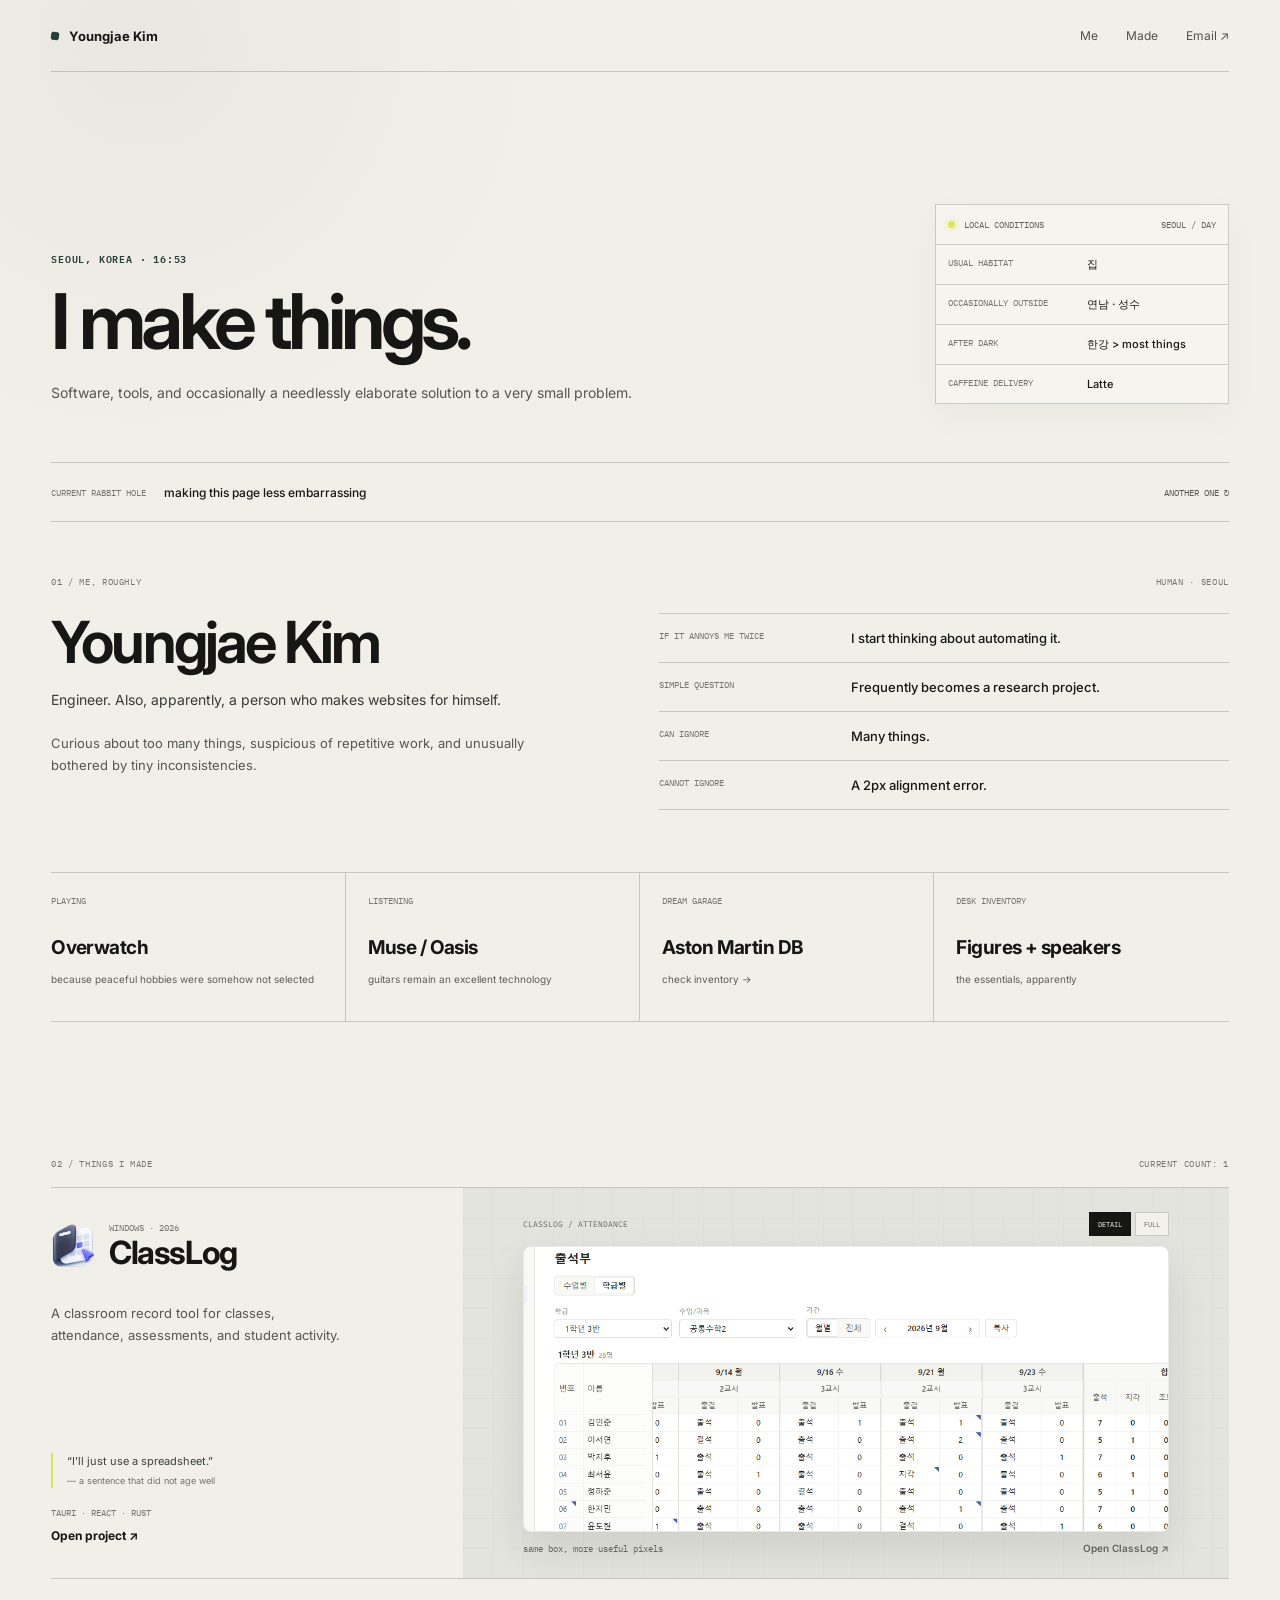
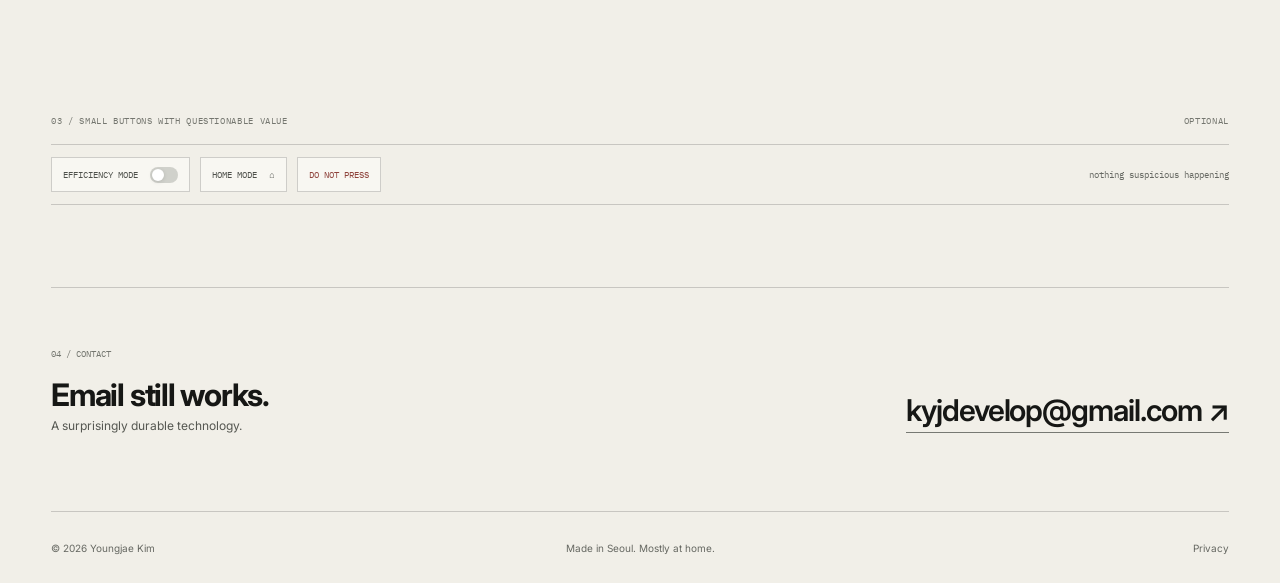
==== commit 0de392f4: "Add files via upload" ====
--- a/index.html
+++ b/index.html
@@ -3,96 +3,152 @@
 <head>
   <meta charset="utf-8">
   <meta name="viewport" content="width=device-width, initial-scale=1">
-  <title>K-youngjae — I make things</title>
-  <meta name="description" content="Things made by K-youngjae.">
-  <meta name="theme-color" content="#f2f0e9">
+  <title>Youngjae Kim</title>
+  <meta name="description" content="Youngjae Kim — things I make, like, and overthink.">
+  <meta name="theme-color" content="#f1efe8">
   <meta property="og:type" content="website">
-  <meta property="og:title" content="K-youngjae — I make things">
-  <meta property="og:description" content="Software, tools, and other projects.">
+  <meta property="og:title" content="Youngjae Kim">
+  <meta property="og:description" content="Things I make, like, and overthink.">
   <meta property="og:image" content="https://k-youngjae.github.io/classlog/assets/screens/attendance.png">
   <link rel="preconnect" href="https://fonts.googleapis.com">
   <link rel="preconnect" href="https://fonts.gstatic.com" crossorigin>
-  <link href="https://fonts.googleapis.com/css2?family=Inter:wght@400;500;600;700&family=IBM+Plex+Mono:wght@400;500;600&display=swap" rel="stylesheet">
+  <link href="https://fonts.googleapis.com/css2?family=IBM+Plex+Mono:wght@400;500;600&family=Inter:wght@400;500;600;700&display=swap" rel="stylesheet">
   <link rel="stylesheet" href="/styles.css">
 </head>
-
 <body>
   <header class="topbar">
-    <a class="brand" href="/" aria-label="K-youngjae home">
-      <span class="brand-dot" aria-hidden="true"></span>
-      <span>K-youngjae</span>
+    <a class="brand" href="/" aria-label="Youngjae Kim home">
+      <span class="brand-mark" aria-hidden="true"></span>
+      <span>Youngjae Kim</span>
     </a>
     <nav aria-label="Primary navigation">
+      <a href="#me">Me</a>
       <a href="#made">Made</a>
-      <a href="#me">Me</a>
       <a href="mailto:kyjdevelop@gmail.com">Email ↗</a>
     </nav>
   </header>
 
   <main>
     <section class="hero">
-      <div class="hero-main reveal">
-        <p class="mono eyebrow">HELLO, INTERNET.</p>
+      <div class="hero-copy reveal">
+        <p class="mono eyebrow">SEOUL, KOREA · <span id="seoul-time">--:--</span></p>
         <h1>I make things.</h1>
-        <p class="hero-sub">Software, tools, and other projects.</p>
-      </div>
-
-      <aside class="dashboard reveal" aria-label="Current status">
-        <div class="dashboard-head">
-          <span class="pulse" aria-hidden="true"></span>
-          <span class="mono">CURRENT STATUS</span>
-          <span class="mono time-readout" id="local-time">--:--</span>
-        </div>
+        <p class="hero-sub">
+          Software, tools, and occasionally a needlessly elaborate solution to a very small problem.
+        </p>
+      </div>
+
+      <aside class="seoul-card reveal" aria-label="A few local details">
+        <div class="seoul-card-head">
+          <span class="live-dot" aria-hidden="true"></span>
+          <span class="mono">LOCAL CONDITIONS</span>
+          <span class="mono" id="seoul-period">SEOUL</span>
+        </div>
+
         <dl>
-          <div><dt>BUILDING</dt><dd>ClassLog</dd></div>
-          <div><dt>PLAYING</dt><dd>Overwatch</dd></div>
-          <div><dt>LISTENING</dt><dd>Something with guitars</dd></div>
-          <div><dt>DREAM GARAGE</dt><dd><button class="text-button" id="garage-button" type="button">Open inventory →</button></dd></div>
+          <div><dt>USUAL HABITAT</dt><dd>집</dd></div>
+          <div><dt>OCCASIONALLY OUTSIDE</dt><dd>연남 · 성수</dd></div>
+          <div><dt>AFTER DARK</dt><dd>한강 &gt; most things</dd></div>
+          <div><dt>CAFFEINE DELIVERY</dt><dd>Latte</dd></div>
         </dl>
       </aside>
     </section>
 
-    <section class="controls reveal" aria-label="Site controls">
-      <button class="control-button" id="efficiency-button" type="button">
-        <span class="mono">EFFICIENCY MODE</span>
-        <span class="switch" aria-hidden="true"><i></i></span>
-      </button>
-      <button class="danger-button mono" id="chaos-button" type="button">DO NOT PRESS</button>
-      <p class="control-note mono" id="control-note">everything operating within normal parameters</p>
+    <section class="ticker reveal" aria-label="Random thought">
+      <span class="mono">CURRENT RABBIT HOLE</span>
+      <strong id="rabbit-hole">making this page less embarrassing</strong>
+      <button id="another-thought" type="button" class="ticker-button mono">ANOTHER ONE ↻</button>
+    </section>
+
+    <section id="me" class="me">
+      <div class="section-head reveal">
+        <span class="mono">01 / ME, ROUGHLY</span>
+        <span class="mono">HUMAN · SEOUL</span>
+      </div>
+
+      <div class="intro-grid">
+        <div class="intro-copy reveal">
+          <h2>Youngjae Kim</h2>
+          <p class="role">Engineer. Also, apparently, a person who makes websites for himself.</p>
+          <p>
+            Curious about too many things, suspicious of repetitive work,
+            and unusually bothered by tiny inconsistencies.
+          </p>
+        </div>
+
+        <div class="quirks reveal">
+          <div class="quirk">
+            <span class="mono">IF IT ANNOYS ME TWICE</span>
+            <strong>I start thinking about automating it.</strong>
+          </div>
+          <div class="quirk">
+            <span class="mono">SIMPLE QUESTION</span>
+            <strong>Frequently becomes a research project.</strong>
+          </div>
+          <div class="quirk">
+            <span class="mono">CAN IGNORE</span>
+            <strong>Many things.</strong>
+          </div>
+          <div class="quirk">
+            <span class="mono">CANNOT IGNORE</span>
+            <strong>A 2px alignment error.</strong>
+          </div>
+        </div>
+      </div>
+
+      <div class="personal-grid reveal">
+        <article>
+          <span class="mono">PLAYING</span>
+          <strong>Overwatch</strong>
+          <small>because peaceful hobbies were somehow not selected</small>
+        </article>
+        <article>
+          <span class="mono">LISTENING</span>
+          <strong>Muse / Oasis</strong>
+          <small>guitars remain an excellent technology</small>
+        </article>
+        <article>
+          <span class="mono">DREAM GARAGE</span>
+          <strong>Aston Martin DB</strong>
+          <small><button id="garage-button" type="button">check inventory →</button></small>
+        </article>
+        <article>
+          <span class="mono">DESK INVENTORY</span>
+          <strong>Figures + speakers</strong>
+          <small>the essentials, apparently</small>
+        </article>
+      </div>
     </section>
 
     <section id="made" class="made">
-      <div class="section-label reveal">
-        <span class="mono">01 / THINGS I MADE</span>
+      <div class="section-head reveal">
+        <span class="mono">02 / THINGS I MADE</span>
         <span class="mono">CURRENT COUNT: 1</span>
       </div>
 
-      <article class="classlog-card reveal">
+      <article class="project reveal">
         <div class="project-copy">
           <div>
             <div class="project-title-row">
-              <img src="/classlog/assets/icon.png" class="project-icon" alt="">
+              <img src="/classlog/assets/icon.png" alt="" class="project-icon">
               <div>
                 <p class="mono project-meta">WINDOWS · 2026</p>
                 <h2>ClassLog</h2>
               </div>
             </div>
-
-            <p class="project-blurb optional-copy">
-              A classroom record tool for classes, attendance,
-              assessments and student activity.
+            <p class="project-blurb">
+              A classroom record tool for classes, attendance, assessments,
+              and student activity.
             </p>
           </div>
 
           <div class="project-bottom">
-            <blockquote class="project-origin optional-copy">
+            <blockquote>
               “I’ll just use a spreadsheet.”
               <span>— a sentence that did not age well</span>
             </blockquote>
-            <div class="project-footer">
-              <span class="mono">TAURI · REACT · RUST</span>
-              <a href="/classlog/">Open project ↗</a>
-            </div>
+            <p class="mono stack">TAURI · REACT · RUST</p>
+            <a href="/classlog/" class="project-link">Open project ↗</a>
           </div>
         </div>
 
@@ -117,55 +173,34 @@
       </article>
     </section>
 
-    <section id="me" class="me">
-      <div class="section-label reveal">
-        <span class="mono">02 / THE PERSON RESPONSIBLE</span>
-        <span class="mono">PROBABLY OVERTHINKING SOMETHING</span>
-      </div>
-
-      <div class="me-layout">
-        <div class="me-copy reveal">
-          <h2>
-            Curious about too many things.<br>
-            Lazy in a very productive way.
-          </h2>
-          <p class="optional-copy">
-            I like figuring out how things work, making repetitive work disappear,
-            and spending unreasonable amounts of time on details that absolutely
-            could have been left alone.
-          </p>
-        </div>
-
-        <div class="traits reveal" aria-label="Traits">
-          <div class="trait"><span class="mono">CURIOSITY</span><strong>high</strong><i style="--level:92%"></i></div>
-          <div class="trait"><span class="mono">EFFICIENCY BRAIN</span><strong>dangerously high</strong><i style="--level:97%"></i></div>
-          <div class="trait"><span class="mono">PATIENCE FOR REPETITION</span><strong>not found</strong><i style="--level:8%"></i></div>
-          <div class="trait"><span class="mono">RABBIT HOLES</span><strong>frequent</strong><i style="--level:84%"></i></div>
-        </div>
-      </div>
-
-      <div class="likes reveal">
-        <div class="like-card">
-          <span class="mono">GAME</span>
-          <strong>Overwatch</strong>
-          <small>because apparently calm hobbies were available</small>
-        </div>
-        <div class="like-card">
-          <span class="mono">SOUND</span>
-          <strong>Rock bands</strong>
-          <small>more guitars is usually the answer</small>
-        </div>
-        <div class="like-card">
-          <span class="mono">CAR</span>
-          <strong>Aston Martin</strong>
-          <small>current ownership status: emotionally</small>
-        </div>
+    <section class="playground">
+      <div class="section-head reveal">
+        <span class="mono">03 / SMALL BUTTONS WITH QUESTIONABLE VALUE</span>
+        <span class="mono">OPTIONAL</span>
+      </div>
+
+      <div class="playground-row reveal">
+        <button id="efficiency-button" class="utility-button" type="button">
+          <span class="mono">EFFICIENCY MODE</span>
+          <span class="switch" aria-hidden="true"><i></i></span>
+        </button>
+
+        <button id="home-button" class="utility-button" type="button">
+          <span class="mono">HOME MODE</span>
+          <span aria-hidden="true">⌂</span>
+        </button>
+
+        <button id="chaos-button" class="utility-button danger" type="button">
+          <span class="mono">DO NOT PRESS</span>
+        </button>
+
+        <p id="system-message" class="mono system-message">nothing suspicious happening</p>
       </div>
     </section>
 
     <section class="contact reveal">
       <div>
-        <p class="mono">03 / CONTACT</p>
+        <p class="mono">04 / CONTACT</p>
         <h2>Email still works.</h2>
         <p class="optional-copy">A surprisingly durable technology.</p>
       </div>
@@ -174,8 +209,8 @@
   </main>
 
   <footer>
-    <span>© 2026 K-youngjae</span>
-    <span class="footer-joke">No cookies. I ate them.</span>
+    <span>© 2026 Youngjae Kim</span>
+    <span class="footer-note">Made in Seoul. Mostly at home.</span>
     <a href="/classlog/privacy.html">Privacy</a>
   </footer>
 
@@ -188,8 +223,8 @@
       <div class="garage-count">0</div>
       <p>cars currently owned</p>
       <div class="garage-rule"></div>
-      <p class="garage-wish">Wanted: Aston Martin</p>
-      <p class="garage-small mono">STATUS: FINANCIALLY INCONVENIENT</p>
+      <p class="garage-wish">Wanted: Aston Martin DB series</p>
+      <p class="garage-small mono">STATUS: EMOTIONALLY OWNED · FINANCIALLY PENDING</p>
     </form>
   </dialog>
 
--- a/styles.css
+++ b/styles.css
@@ -1,14 +1,16 @@
 
-:root {
-  --bg:#f2f0e9;
+:root{
+  --bg:#f1efe8;
   --paper:#f8f7f2;
-  --ink:#161716;
-  --muted:#565852;
-  --quiet:#73756f;
-  --line:rgba(22,23,22,.19);
+  --ink:#161715;
+  --muted:#555751;
+  --quiet:#74766f;
+  --line:rgba(22,23,21,.19);
   --green:#263f36;
-  --violet:#5e63e8;
+  --green-soft:#dfe5df;
+  --violet:#5d63e7;
   --acid:#dbe657;
+  --red:#a8453d;
   --max:1180px;
   --pad:clamp(22px,4vw,54px);
 }
@@ -19,25 +21,19 @@
   margin:0;
   color:var(--ink);
   background:
-    radial-gradient(circle at 12% 4%,rgba(38,63,54,.045),transparent 25rem),
+    radial-gradient(circle at 11% 2%,rgba(38,63,54,.045),transparent 25rem),
     var(--bg);
   font-family:Inter,-apple-system,BlinkMacSystemFont,"Segoe UI",sans-serif;
   -webkit-font-smoothing:antialiased;
   text-rendering:optimizeLegibility;
-  transition:background .25s ease;
-}
-body.chaos{
-  background:
-    radial-gradient(circle at 85% 5%,rgba(94,99,232,.10),transparent 24rem),
-    radial-gradient(circle at 8% 80%,rgba(219,230,87,.12),transparent 20rem),
-    var(--bg);
+  transition:background .25s ease,filter .25s ease;
 }
 a{color:inherit;text-decoration:none}
 button{font:inherit}
 img{display:block;max-width:100%}
 .mono{font-family:"IBM Plex Mono",monospace}
 
-.topbar,.hero,.controls,.made,.me,.contact,footer{
+.topbar,.hero,.ticker,.me,.made,.playground,.contact,footer{
   width:min(calc(100% - (var(--pad)*2)),var(--max));
   margin-inline:auto;
 }
@@ -49,229 +45,269 @@
   justify-content:space-between;
   border-bottom:1px solid var(--line);
 }
-.brand{display:inline-flex;align-items:center;gap:10px;font-size:13px;font-weight:700;letter-spacing:-.02em}
-.brand-dot{width:8px;height:8px;border-radius:2px;background:var(--green);transform:rotate(9deg);transition:transform .2s ease}
-.brand:hover .brand-dot{transform:rotate(45deg)}
-.topbar nav{display:flex;gap:28px;color:#4f514d;font-size:12px}
-.topbar nav a{transition:transform .18s ease,color .18s ease}
-.topbar nav a:hover{color:var(--green);transform:translateY(-1px)}
+.brand{display:flex;align-items:center;gap:10px;font-size:13px;font-weight:700}
+.brand-mark{width:8px;height:8px;background:var(--green);border-radius:2px;transform:rotate(8deg);transition:transform .2s ease}
+.brand:hover .brand-mark{transform:rotate(45deg)}
+.topbar nav{display:flex;gap:28px;font-size:12px;color:#4f514b}
+.topbar nav a:hover{color:var(--green)}
 
 .hero{
-  min-height:355px;
-  padding:66px 0 54px;
+  min-height:390px;
+  padding:70px 0 58px;
   display:grid;
-  grid-template-columns:1.48fr .52fr;
-  gap:92px;
+  grid-template-columns:1.46fr .54fr;
+  gap:90px;
   align-items:end;
 }
-.eyebrow{margin:0 0 20px;color:var(--green);font-size:10px;font-weight:600;letter-spacing:.09em}
-.hero h1{margin:0;max-width:760px;font-size:clamp(50px,5.5vw,72px);line-height:.98;letter-spacing:-.055em;font-weight:600}
-.hero-sub{margin:22px 0 0;color:var(--muted);font-size:14px;line-height:1.6}
-
-.dashboard{align-self:end;border:1px solid var(--line);background:rgba(248,247,242,.64);box-shadow:0 12px 34px rgba(34,35,32,.035)}
-.dashboard-head{
+.eyebrow{margin:0 0 18px;color:var(--green);font-size:10px;font-weight:600;letter-spacing:.08em}
+.hero h1{margin:0;font-size:clamp(54px,6vw,78px);line-height:.96;letter-spacing:-.06em;font-weight:650}
+.hero-sub{margin:22px 0 0;max-width:620px;color:var(--muted);font-size:14px;line-height:1.65}
+
+.seoul-card{
+  align-self:end;
+  border:1px solid var(--line);
+  background:rgba(248,247,242,.62);
+  box-shadow:0 12px 34px rgba(34,35,32,.035)
+}
+.seoul-card-head{
   min-height:40px;padding:0 12px;display:grid;grid-template-columns:auto 1fr auto;align-items:center;gap:9px;
-  border-bottom:1px solid var(--line);color:#62645f;font-size:9px;letter-spacing:.08em
-}
-.pulse{width:7px;height:7px;border-radius:50%;background:var(--acid);box-shadow:0 0 0 4px rgba(219,230,87,.15)}
-.dashboard dl{margin:0}
-.dashboard dl>div{display:grid;grid-template-columns:94px 1fr;gap:14px;padding:12px;border-bottom:1px solid var(--line)}
-.dashboard dl>div:last-child{border-bottom:0}
-.dashboard dt{color:var(--quiet);font-family:"IBM Plex Mono",monospace;font-size:9px;font-weight:500;letter-spacing:.05em}
-.dashboard dd{margin:0;font-size:11px;font-weight:500}
-.text-button{padding:0;border:0;background:none;color:inherit;cursor:pointer;text-align:left}
-.text-button:hover{text-decoration:underline}
-
-.controls{
-  min-height:62px;display:flex;align-items:center;gap:10px;padding:11px 0;
-  border-top:1px solid var(--line);border-bottom:1px solid var(--line)
-}
-.control-button,.danger-button{
-  height:34px;border:1px solid var(--line);background:var(--paper);color:#4f514d;cursor:pointer;font-size:9px;letter-spacing:.06em
-}
-.control-button{display:inline-flex;align-items:center;gap:13px;padding:0 10px 0 12px}
-.switch{width:28px;height:16px;padding:2px;display:inline-flex;align-items:center;border-radius:999px;background:#d1d2cc;transition:background .2s ease}
-.switch i{width:12px;height:12px;border-radius:50%;background:#fff;box-shadow:0 1px 4px rgba(0,0,0,.12);transition:transform .2s ease}
-body.efficiency .switch{background:var(--green)}
-body.efficiency .switch i{transform:translateX(12px)}
-.danger-button{padding:0 12px;color:#8c473f}
-.danger-button:hover{border-color:rgba(201,79,67,.45);background:#f7eeeb}
-.control-note{margin-left:auto;color:#6d6f69;font-size:9px}
-
-.made,.me{padding:54px 0 82px}
-.section-label{
+  border-bottom:1px solid var(--line);font-size:9px;color:#63655f
+}
+.live-dot{width:7px;height:7px;border-radius:50%;background:var(--acid);box-shadow:0 0 0 4px rgba(219,230,87,.15)}
+.seoul-card dl{margin:0}
+.seoul-card dl>div{display:grid;grid-template-columns:125px 1fr;gap:14px;padding:12px;border-bottom:1px solid var(--line)}
+.seoul-card dl>div:last-child{border-bottom:0}
+.seoul-card dt{font-family:"IBM Plex Mono",monospace;font-size:9px;color:var(--quiet)}
+.seoul-card dd{margin:0;font-size:11px;font-weight:500}
+
+.ticker{
+  min-height:60px;
+  padding:11px 0;
+  display:grid;
+  grid-template-columns:auto 1fr auto;
+  align-items:center;
+  gap:18px;
+  border-top:1px solid var(--line);
+  border-bottom:1px solid var(--line)
+}
+.ticker>span{font-size:9px;color:var(--quiet)}
+.ticker strong{font-size:12px;font-weight:500}
+.ticker-button{
+  border:0;background:none;padding:4px 0;color:#555751;cursor:pointer;font-size:9px
+}
+.ticker-button:hover{text-decoration:underline}
+
+.me,.made,.playground{padding:54px 0 82px}
+.section-head{
   display:flex;justify-content:space-between;align-items:center;padding:0 0 18px;
   color:var(--quiet);font-size:9px;letter-spacing:.07em
 }
 
-.classlog-card{
+.intro-grid{
+  display:grid;grid-template-columns:.95fr 1.05fr;gap:92px;padding:8px 0 0
+}
+.intro-copy h2{margin:0;font-size:clamp(38px,4.8vw,58px);letter-spacing:-.05em;line-height:1;font-weight:650}
+.intro-copy .role{margin:20px 0 0;font-size:14px;color:#383a36}
+.intro-copy>p:last-child{margin:24px 0 0;max-width:500px;color:var(--muted);font-size:13px;line-height:1.7}
+
+.quirks{
+  border-top:1px solid var(--line)
+}
+.quirk{
+  display:grid;grid-template-columns:170px 1fr;gap:22px;padding:16px 0;border-bottom:1px solid var(--line)
+}
+.quirk span{font-size:9px;color:var(--quiet)}
+.quirk strong{font-size:13px;font-weight:500}
+
+.personal-grid{
+  margin-top:62px;
+  display:grid;
+  grid-template-columns:repeat(4,1fr);
+  border-top:1px solid var(--line);
+  border-bottom:1px solid var(--line)
+}
+.personal-grid article{
+  min-height:148px;padding:22px;border-right:1px solid var(--line)
+}
+.personal-grid article:first-child{padding-left:0}
+.personal-grid article:last-child{border-right:0}
+.personal-grid article>span{display:block;margin-bottom:30px;font-size:9px;color:var(--quiet)}
+.personal-grid strong{display:block;margin-bottom:8px;font-size:19px;letter-spacing:-.03em}
+.personal-grid small{color:#5d5f59;font-size:10px;line-height:1.5}
+.personal-grid button{padding:0;border:0;background:none;color:inherit;cursor:pointer;font-size:10px}
+.personal-grid button:hover{text-decoration:underline}
+
+.project{
   display:grid;grid-template-columns:35% 65%;min-height:390px;
   border-top:1px solid var(--line);border-bottom:1px solid var(--line)
 }
 .project-copy{padding:34px 44px 34px 0;display:flex;flex-direction:column;justify-content:space-between}
 .project-title-row{display:flex;align-items:center;gap:14px}
-.project-icon{width:44px;height:44px;object-fit:contain;transition:transform .22s cubic-bezier(.2,.8,.2,1)}
-.classlog-card:hover .project-icon{transform:rotate(-7deg) translateY(-2px)}
-.project-meta{margin:0 0 4px;color:var(--quiet);font-size:9px;letter-spacing:.06em}
-.project-copy h2{margin:0;font-size:32px;line-height:1;letter-spacing:-.045em;font-weight:600}
+.project-icon{width:44px;height:44px;object-fit:contain;transition:transform .22s ease}
+.project:hover .project-icon{transform:rotate(-7deg) translateY(-2px)}
+.project-meta{margin:0 0 4px;font-size:9px;color:var(--quiet)}
+.project-copy h2{margin:0;font-size:32px;letter-spacing:-.045em;line-height:1}
 .project-blurb{margin:34px 0 0;max-width:300px;color:var(--muted);font-size:13px;line-height:1.68}
-.project-origin{
-  margin:0;padding:0 0 0 14px;border-left:2px solid var(--acid);
+.project-bottom blockquote{
+  margin:0;padding-left:14px;border-left:2px solid var(--acid);
   color:#3f413d;font-size:11px;line-height:1.55
 }
-.project-origin span{display:block;margin-top:4px;color:#70726c;font-size:9px}
-.project-footer{margin-top:20px;display:flex;flex-direction:column;gap:9px}
-.project-footer>span{color:var(--quiet);font-size:9px}
-.project-footer a{width:fit-content;font-size:12px;font-weight:700;padding-bottom:2px;border-bottom:1px solid transparent}
-.project-footer a:hover{color:var(--green);border-color:currentColor}
+.project-bottom blockquote span{display:block;margin-top:4px;color:#70726c;font-size:9px}
+.stack{margin:19px 0 0;color:var(--quiet);font-size:9px}
+.project-link{display:inline-block;margin-top:10px;font-size:12px;font-weight:700;border-bottom:1px solid transparent}
+.project-link:hover{color:var(--green);border-color:currentColor}
 
 .project-screen{
-  min-height:390px;padding:24px 28px 24px;display:flex;flex-direction:column;justify-content:center;
+  min-height:390px;padding:24px 28px;
+  display:flex;flex-direction:column;justify-content:center;
   background:
     linear-gradient(rgba(38,63,54,.025) 1px,transparent 1px),
     linear-gradient(90deg,rgba(38,63,54,.025) 1px,transparent 1px),
     #e4e4df;
   background-size:30px 30px
 }
-.screen-toolbar{
-  width:91%;margin:0 auto 10px;display:flex;align-items:center;justify-content:space-between;
-  color:#6b6d67;font-size:8px;letter-spacing:.05em
-}
+.screen-toolbar,.screen-bottom{
+  width:91%;margin-inline:auto;display:flex;align-items:center;justify-content:space-between
+}
+.screen-toolbar{margin-bottom:10px;color:#676963;font-size:8px}
 .view-toggle{display:flex;gap:4px}
 .view-button{
-  height:24px;padding:0 8px;border:1px solid rgba(22,23,22,.16);
-  background:rgba(248,247,242,.68);color:#70726c;cursor:pointer;
-  font-family:"IBM Plex Mono",monospace;font-size:7px;letter-spacing:.06em
+  height:24px;padding:0 8px;border:1px solid rgba(22,23,22,.18);background:rgba(248,247,242,.72);
+  color:#666862;cursor:pointer;font-family:"IBM Plex Mono",monospace;font-size:7px
 }
 .view-button.is-active{background:var(--ink);color:#fff;border-color:var(--ink)}
-
 .screen-frame{
-  width:91%;height:286px;margin:0 auto;overflow:hidden;border:1px solid rgba(22,23,22,.09);
-  border-radius:8px;background:#fff;box-shadow:0 17px 38px rgba(33,35,31,.11);
-  position:relative;display:block
-}
-.screen-frame img{
-  max-width:none;position:absolute;transition:width .3s ease,transform .3s ease;
-}
-.screen-frame.is-detail img{
-  width:138%;
-  left:0;top:0;
-  transform:translate(-13.5%,-3.5%);
-}
-.screen-frame.is-full img{
-  width:100%;
-  left:0;top:0;
-  transform:none;
-}
-
-.screen-bottom{
-  width:91%;margin:10px auto 0;display:flex;align-items:center;justify-content:space-between;
-  color:#6f716b;font-size:9px
-}
-.screen-bottom>a{font-size:10px;font-weight:600;color:#444641}
+  width:91%;height:286px;margin:0 auto;position:relative;overflow:hidden;display:block;
+  border:1px solid rgba(22,23,22,.09);border-radius:8px;background:#fff;
+  box-shadow:0 17px 38px rgba(33,35,31,.11)
+}
+.screen-frame img{max-width:none;position:absolute;transition:width .3s ease,transform .3s ease}
+.screen-frame.is-detail img{width:138%;left:0;top:0;transform:translate(-13.5%,-3.5%)}
+.screen-frame.is-full img{width:100%;left:0;top:0;transform:none}
+.screen-bottom{margin-top:10px;color:#676963;font-size:9px}
+.screen-bottom>a{font-size:10px;font-weight:600}
 .screen-bottom>a:hover{text-decoration:underline}
 
-.me-layout{display:grid;grid-template-columns:1.08fr .92fr;gap:96px;padding-top:18px}
-.me-copy h2{margin:0;max-width:570px;font-size:clamp(31px,3.7vw,47px);line-height:1.08;letter-spacing:-.043em;font-weight:600}
-.me-copy p{margin:26px 0 0;max-width:530px;color:var(--muted);font-size:13px;line-height:1.72}
-.traits{display:flex;flex-direction:column;gap:17px}
-.trait{display:grid;grid-template-columns:1fr auto;gap:7px 16px;align-items:center}
-.trait span{color:var(--quiet);font-size:9px;letter-spacing:.05em}
-.trait strong{font-size:11px;font-weight:500}
-.trait i{grid-column:1/-1;position:relative;height:4px;background:#d5d5cf;overflow:hidden}
-.trait i::after{content:"";position:absolute;inset:0 auto 0 0;width:var(--level);background:var(--green)}
-
-.likes{margin-top:68px;display:grid;grid-template-columns:repeat(3,1fr);border-top:1px solid var(--line);border-bottom:1px solid var(--line)}
-.like-card{min-height:150px;padding:24px 24px 22px 0;border-right:1px solid var(--line)}
-.like-card:not(:first-child){padding-left:24px}
-.like-card:last-child{border-right:0}
-.like-card>span{display:block;margin-bottom:32px;color:var(--quiet);font-size:9px;letter-spacing:.08em}
-.like-card strong{display:block;margin-bottom:8px;font-size:20px;letter-spacing:-.03em;font-weight:600}
-.like-card small{color:#5d5f5a;font-size:10px;line-height:1.55}
+.playground-row{
+  display:flex;align-items:center;gap:10px;padding:12px 0;border-top:1px solid var(--line);border-bottom:1px solid var(--line)
+}
+.utility-button{
+  height:35px;padding:0 11px;display:inline-flex;align-items:center;gap:12px;
+  border:1px solid var(--line);background:var(--paper);color:#4e504b;cursor:pointer;font-size:9px
+}
+.utility-button:hover{border-color:rgba(22,23,21,.35)}
+.utility-button.danger{color:#8e433c}
+.switch{width:28px;height:16px;padding:2px;display:inline-flex;align-items:center;border-radius:999px;background:#d0d1cb}
+.switch i{width:12px;height:12px;border-radius:50%;background:#fff;box-shadow:0 1px 4px rgba(0,0,0,.12);transition:transform .2s ease}
+body.efficiency .switch{background:var(--green)}
+body.efficiency .switch i{transform:translateX(12px)}
+.system-message{margin-left:auto;color:#666862;font-size:9px}
 
 .contact{
   padding:60px 0 78px;display:grid;grid-template-columns:1fr auto;gap:60px;align-items:end;border-top:1px solid var(--line)
 }
 .contact p{margin:0}
-.contact>div>p:first-child{color:var(--quiet);font-size:9px;letter-spacing:.07em}
-.contact h2{margin:17px 0 5px;font-size:31px;letter-spacing:-.04em;font-weight:600}
+.contact>div>p:first-child{font-size:9px;color:var(--quiet)}
+.contact h2{margin:17px 0 5px;font-size:31px;letter-spacing:-.04em}
 .contact .optional-copy{color:var(--muted);font-size:12px}
 .contact>a{
-  font-size:clamp(20px,2.4vw,30px);letter-spacing:-.035em;font-weight:600;
-  border-bottom:1px solid #777973;padding-bottom:4px;transition:color .18s ease,transform .18s ease,border-color .18s ease
-}
-.contact>a:hover{color:var(--green);border-color:var(--green);transform:translateY(-1px)}
+  font-size:clamp(20px,2.4vw,30px);font-weight:600;letter-spacing:-.035em;
+  border-bottom:1px solid #777973;padding-bottom:4px
+}
+.contact>a:hover{color:var(--green);border-color:var(--green)}
 
 footer{
   height:72px;display:grid;grid-template-columns:1fr auto 1fr;align-items:center;
-  border-top:1px solid var(--line);color:#6f716b;font-size:10px
-}
-.footer-joke{justify-self:center}
+  border-top:1px solid var(--line);color:#666862;font-size:10px
+}
+.footer-note{justify-self:center}
 footer a{justify-self:end}
 
 body.efficiency .optional-copy,
-body.efficiency .footer-joke,
-body.efficiency .like-card small{display:none}
-
-body.chaos .like-card:nth-child(1){transform:rotate(-1.2deg) translateY(2px)}
-body.chaos .like-card:nth-child(2){transform:rotate(.9deg) translateY(-2px)}
-body.chaos .like-card:nth-child(3){transform:rotate(-.7deg) translateY(1px)}
-body.chaos .dashboard{transform:rotate(.5deg)}
-body.chaos .project-screen{transform:rotate(-.25deg)}
+body.efficiency .footer-note,
+body.efficiency .personal-grid small{display:none}
+
+body.home-mode .seoul-card,
+body.home-mode .ticker{filter:saturate(.7)}
+body.home-mode::after{
+  content:"집";
+  position:fixed;right:20px;bottom:18px;z-index:10;
+  padding:6px 9px;background:var(--ink);color:#fff;
+  font-family:"IBM Plex Mono",monospace;font-size:9px;letter-spacing:.08em
+}
+
+body.chaos{
+  background:
+    radial-gradient(circle at 88% 6%,rgba(93,99,231,.11),transparent 24rem),
+    radial-gradient(circle at 7% 78%,rgba(219,230,87,.13),transparent 20rem),
+    var(--bg)
+}
+body.chaos .personal-grid article:nth-child(1){transform:rotate(-1deg)}
+body.chaos .personal-grid article:nth-child(2){transform:rotate(.8deg) translateY(-2px)}
+body.chaos .personal-grid article:nth-child(3){transform:rotate(-.6deg) translateY(2px)}
+body.chaos .personal-grid article:nth-child(4){transform:rotate(.7deg)}
+body.chaos .seoul-card{transform:rotate(.45deg)}
+body.chaos .project-screen{transform:rotate(-.2deg)}
 
 dialog{
-  width:min(420px,calc(100% - 40px));border:1px solid var(--line);padding:0;background:var(--paper);color:var(--ink);
-  box-shadow:0 26px 80px rgba(24,25,22,.18)
+  width:min(430px,calc(100% - 40px));padding:0;border:1px solid var(--line);
+  background:var(--paper);color:var(--ink);box-shadow:0 26px 80px rgba(24,25,22,.18)
 }
 dialog::backdrop{background:rgba(28,29,26,.24);backdrop-filter:blur(2px)}
 dialog form{margin:0}
 .dialog-head{
   min-height:42px;padding:0 12px 0 14px;display:flex;align-items:center;justify-content:space-between;
-  border-bottom:1px solid var(--line);color:#6e706a;font-size:9px;letter-spacing:.07em
+  border-bottom:1px solid var(--line);color:#666862;font-size:9px
 }
 .dialog-head button{width:30px;height:30px;border:0;background:none;cursor:pointer;font-size:20px}
 .garage-count{padding-top:34px;text-align:center;font-size:92px;line-height:1;font-weight:700;letter-spacing:-.07em}
 dialog form>p{text-align:center}
 .garage-rule{width:56px;height:2px;margin:28px auto;background:var(--acid)}
 .garage-wish{font-size:18px;font-weight:600}
-.garage-small{padding-bottom:28px;color:#6f716b;font-size:9px;letter-spacing:.07em}
-
-.reveal{opacity:0;transform:translateY(10px);transition:opacity .52s ease,transform .52s ease}
+.garage-small{padding-bottom:28px;color:#666862;font-size:9px}
+
+.reveal{opacity:0;transform:translateY(10px);transition:opacity .5s ease,transform .5s ease}
 .reveal.is-visible{opacity:1;transform:none}
 
-@media (prefers-reduced-motion:reduce){
+@media(prefers-reduced-motion:reduce){
   html{scroll-behavior:auto}
   .reveal{opacity:1;transform:none;transition:none}
-  .project-icon,.contact>a,.brand-dot,.screen-frame img{transition:none}
-}
-
-@media (max-width:860px){
-  .hero{min-height:auto;grid-template-columns:1fr;gap:40px;padding:64px 0 54px}
-  .dashboard{max-width:420px}
-  .classlog-card{grid-template-columns:1fr}
+  .screen-frame img,.project-icon,.brand-mark{transition:none}
+}
+
+@media(max-width:880px){
+  .hero{min-height:auto;grid-template-columns:1fr;gap:40px;padding:62px 0 52px}
+  .seoul-card{max-width:460px}
+  .intro-grid{grid-template-columns:1fr;gap:42px}
+  .personal-grid{grid-template-columns:1fr 1fr}
+  .personal-grid article:nth-child(2){border-right:0}
+  .personal-grid article:nth-child(-n+2){border-bottom:1px solid var(--line)}
+  .project{grid-template-columns:1fr}
   .project-copy{min-height:330px;padding:30px 0 32px}
   .project-screen{min-height:320px;border-top:1px solid var(--line)}
-  .me-layout{grid-template-columns:1fr;gap:42px}
   .contact{grid-template-columns:1fr;gap:32px}
   .contact>a{justify-self:start}
 }
 
-@media (max-width:620px){
+@media(max-width:620px){
   :root{--pad:20px}
   .topbar{height:64px}
   .topbar nav a:nth-child(1),.topbar nav a:nth-child(2){display:none}
-  .hero h1{font-size:clamp(44px,13vw,60px)}
-  .controls{flex-wrap:wrap}
-  .control-note{width:100%;margin:2px 0 0}
-  .made,.me{padding:44px 0 66px}
-  .project-screen{min-height:270px;padding:20px 16px}
-  .screen-frame{width:95%;height:220px}
-  .screen-toolbar,.screen-bottom{width:95%}
+  .hero h1{font-size:clamp(48px,15vw,64px)}
+  .ticker{grid-template-columns:1fr auto}
+  .ticker>span{grid-column:1/-1}
+  .ticker strong{font-size:11px}
+  .me,.made,.playground{padding:44px 0 66px}
+  .quirk{grid-template-columns:1fr;gap:7px}
+  .personal-grid{grid-template-columns:1fr}
+  .personal-grid article,.personal-grid article:first-child{padding:20px 0;border-right:0;border-bottom:1px solid var(--line)}
+  .personal-grid article:last-child{border-bottom:0}
+  .project-screen{padding:20px 16px;min-height:270px}
+  .screen-toolbar,.screen-bottom,.screen-frame{width:95%}
+  .screen-frame{height:220px}
   .screen-frame.is-detail img{width:145%;transform:translate(-15.5%,-3.5%)}
-  .likes{grid-template-columns:1fr}
-  .like-card,.like-card:not(:first-child){min-height:auto;padding:22px 0;border-right:0;border-bottom:1px solid var(--line)}
-  .like-card:last-child{border-bottom:0}
-  .like-card>span{margin-bottom:18px}
+  .playground-row{flex-wrap:wrap}
+  .system-message{width:100%;margin:4px 0 0}
   footer{grid-template-columns:1fr 1fr}
-  .footer-joke{display:none}
-}
+  .footer-note{display:none}
+}
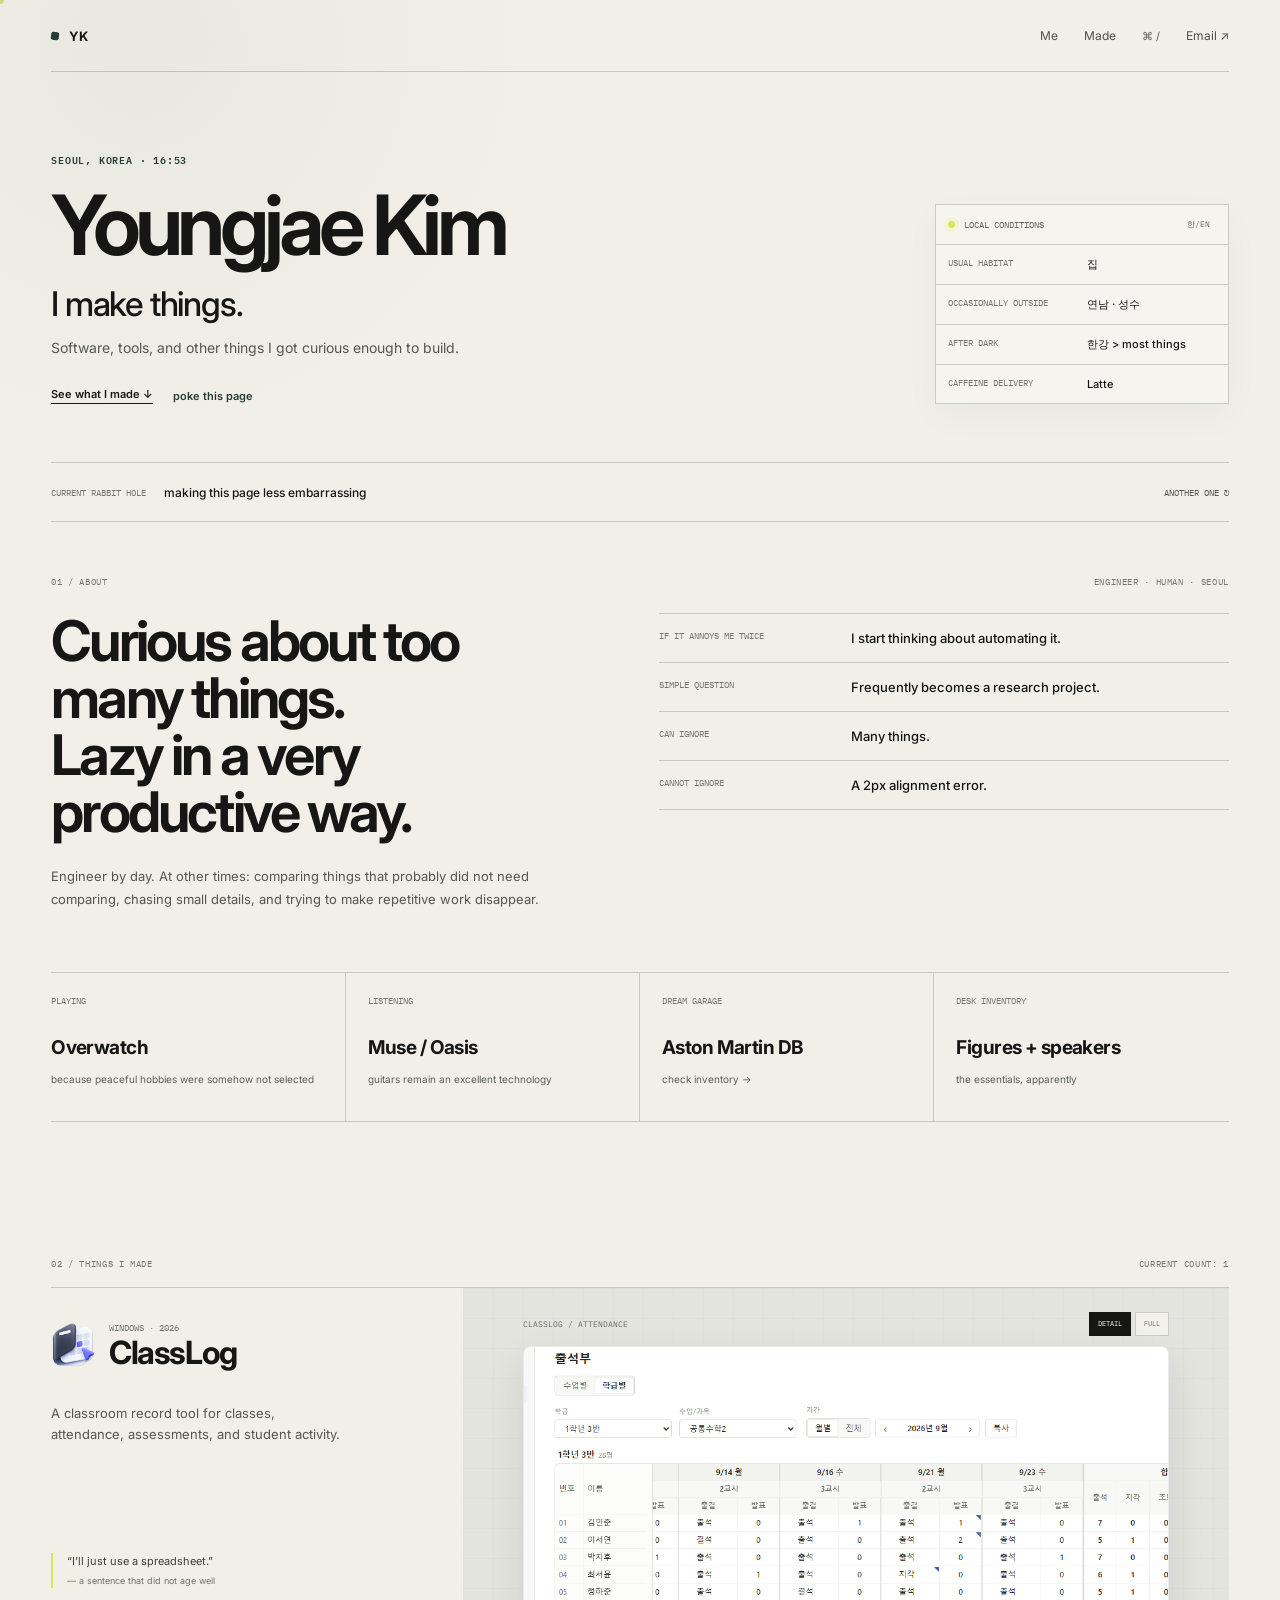
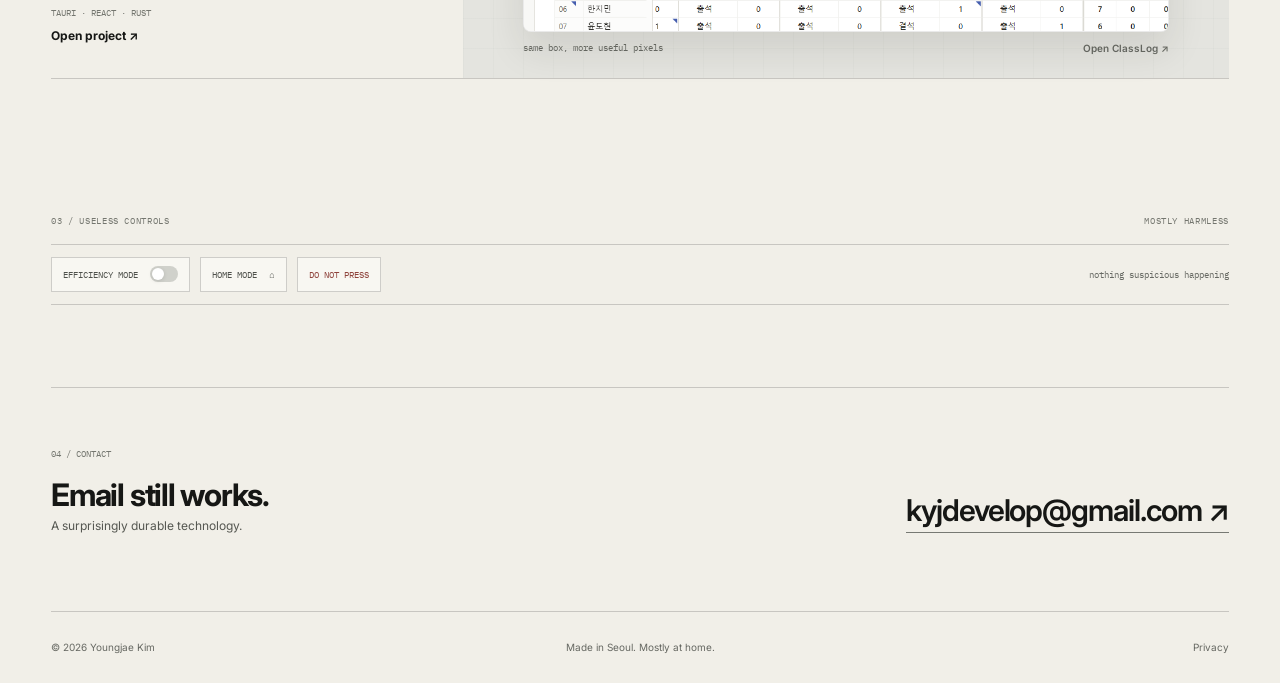
==== commit b42d40b5: "Add files via upload" ====
--- a/index.html
+++ b/index.html
@@ -16,14 +16,17 @@
   <link rel="stylesheet" href="/styles.css">
 </head>
 <body>
+  <div class="cursor-dot" id="cursor-dot" aria-hidden="true"></div>
+
   <header class="topbar">
     <a class="brand" href="/" aria-label="Youngjae Kim home">
       <span class="brand-mark" aria-hidden="true"></span>
-      <span>Youngjae Kim</span>
+      <span>YK</span>
     </a>
     <nav aria-label="Primary navigation">
       <a href="#me">Me</a>
       <a href="#made">Made</a>
+      <button class="nav-command" id="command-button" type="button">⌘ /</button>
       <a href="mailto:kyjdevelop@gmail.com">Email ↗</a>
     </nav>
   </header>
@@ -32,24 +35,27 @@
     <section class="hero">
       <div class="hero-copy reveal">
         <p class="mono eyebrow">SEOUL, KOREA · <span id="seoul-time">--:--</span></p>
-        <h1>I make things.</h1>
-        <p class="hero-sub">
-          Software, tools, and occasionally a needlessly elaborate solution to a very small problem.
-        </p>
-      </div>
-
-      <aside class="seoul-card reveal" aria-label="A few local details">
+        <h1>Youngjae Kim</h1>
+        <p class="hero-line">I make things.</p>
+        <p class="hero-sub">Software, tools, and other things I got curious enough to build.</p>
+
+        <div class="hero-actions">
+          <a href="#made">See what I made ↓</a>
+          <button id="poke-button" type="button">poke this page</button>
+        </div>
+      </div>
+
+      <aside class="seoul-card reveal" id="seoul-card" aria-label="A few local details">
         <div class="seoul-card-head">
           <span class="live-dot" aria-hidden="true"></span>
           <span class="mono">LOCAL CONDITIONS</span>
-          <span class="mono" id="seoul-period">SEOUL</span>
-        </div>
-
+          <button class="mono korean-toggle" id="korean-toggle" type="button">한/EN</button>
+        </div>
         <dl>
-          <div><dt>USUAL HABITAT</dt><dd>집</dd></div>
-          <div><dt>OCCASIONALLY OUTSIDE</dt><dd>연남 · 성수</dd></div>
-          <div><dt>AFTER DARK</dt><dd>한강 &gt; most things</dd></div>
-          <div><dt>CAFFEINE DELIVERY</dt><dd>Latte</dd></div>
+          <div><dt>USUAL HABITAT</dt><dd data-en="home" data-ko="집">집</dd></div>
+          <div><dt>OCCASIONALLY OUTSIDE</dt><dd data-en="Yeonnam · Seongsu" data-ko="연남 · 성수">연남 · 성수</dd></div>
+          <div><dt>AFTER DARK</dt><dd data-en="Han River > most things" data-ko="한강 > 웬만한 것들">한강 &gt; most things</dd></div>
+          <div><dt>CAFFEINE DELIVERY</dt><dd data-en="Latte" data-ko="라떼">Latte</dd></div>
         </dl>
       </aside>
     </section>
@@ -62,57 +68,44 @@
 
     <section id="me" class="me">
       <div class="section-head reveal">
-        <span class="mono">01 / ME, ROUGHLY</span>
-        <span class="mono">HUMAN · SEOUL</span>
+        <span class="mono">01 / ABOUT</span>
+        <span class="mono">ENGINEER · HUMAN · SEOUL</span>
       </div>
 
       <div class="intro-grid">
         <div class="intro-copy reveal">
-          <h2>Youngjae Kim</h2>
-          <p class="role">Engineer. Also, apparently, a person who makes websites for himself.</p>
+          <h2>Curious about too many things.<br>Lazy in a very productive way.</h2>
           <p>
-            Curious about too many things, suspicious of repetitive work,
-            and unusually bothered by tiny inconsistencies.
+            Engineer by day. At other times: comparing things that probably did not need comparing,
+            chasing small details, and trying to make repetitive work disappear.
           </p>
         </div>
 
         <div class="quirks reveal">
-          <div class="quirk">
-            <span class="mono">IF IT ANNOYS ME TWICE</span>
-            <strong>I start thinking about automating it.</strong>
-          </div>
-          <div class="quirk">
-            <span class="mono">SIMPLE QUESTION</span>
-            <strong>Frequently becomes a research project.</strong>
-          </div>
-          <div class="quirk">
-            <span class="mono">CAN IGNORE</span>
-            <strong>Many things.</strong>
-          </div>
-          <div class="quirk">
-            <span class="mono">CANNOT IGNORE</span>
-            <strong>A 2px alignment error.</strong>
-          </div>
+          <div class="quirk"><span class="mono">IF IT ANNOYS ME TWICE</span><strong>I start thinking about automating it.</strong></div>
+          <div class="quirk"><span class="mono">SIMPLE QUESTION</span><strong>Frequently becomes a research project.</strong></div>
+          <div class="quirk"><span class="mono">CAN IGNORE</span><strong>Many things.</strong></div>
+          <div class="quirk"><span class="mono">CANNOT IGNORE</span><strong>A 2px alignment error.</strong></div>
         </div>
       </div>
 
       <div class="personal-grid reveal">
-        <article>
+        <article data-bob>
           <span class="mono">PLAYING</span>
           <strong>Overwatch</strong>
           <small>because peaceful hobbies were somehow not selected</small>
         </article>
-        <article>
+        <article data-bob>
           <span class="mono">LISTENING</span>
           <strong>Muse / Oasis</strong>
           <small>guitars remain an excellent technology</small>
         </article>
-        <article>
+        <article data-bob>
           <span class="mono">DREAM GARAGE</span>
           <strong>Aston Martin DB</strong>
           <small><button id="garage-button" type="button">check inventory →</button></small>
         </article>
-        <article>
+        <article data-bob>
           <span class="mono">DESK INVENTORY</span>
           <strong>Figures + speakers</strong>
           <small>the essentials, apparently</small>
@@ -175,8 +168,8 @@
 
     <section class="playground">
       <div class="section-head reveal">
-        <span class="mono">03 / SMALL BUTTONS WITH QUESTIONABLE VALUE</span>
-        <span class="mono">OPTIONAL</span>
+        <span class="mono">03 / USELESS CONTROLS</span>
+        <span class="mono">MOSTLY HARMLESS</span>
       </div>
 
       <div class="playground-row reveal">
@@ -184,16 +177,8 @@
           <span class="mono">EFFICIENCY MODE</span>
           <span class="switch" aria-hidden="true"><i></i></span>
         </button>
-
-        <button id="home-button" class="utility-button" type="button">
-          <span class="mono">HOME MODE</span>
-          <span aria-hidden="true">⌂</span>
-        </button>
-
-        <button id="chaos-button" class="utility-button danger" type="button">
-          <span class="mono">DO NOT PRESS</span>
-        </button>
-
+        <button id="home-button" class="utility-button" type="button"><span class="mono">HOME MODE</span><span aria-hidden="true">⌂</span></button>
+        <button id="chaos-button" class="utility-button danger" type="button"><span class="mono">DO NOT PRESS</span></button>
         <p id="system-message" class="mono system-message">nothing suspicious happening</p>
       </div>
     </section>
@@ -228,6 +213,22 @@
     </form>
   </dialog>
 
+  <dialog id="command-dialog" class="command-dialog">
+    <form method="dialog">
+      <div class="dialog-head">
+        <span class="mono">TINY COMMAND CENTER</span>
+        <button aria-label="Close">×</button>
+      </div>
+      <div class="command-list">
+        <button type="button" data-command="home"><span class="mono">H</span><strong>Home mode</strong><small>stay exactly where you are</small></button>
+        <button type="button" data-command="efficiency"><span class="mono">E</span><strong>Efficiency mode</strong><small>remove unnecessary words</small></button>
+        <button type="button" data-command="garage"><span class="mono">G</span><strong>Dream garage</strong><small>financially irresponsible tab</small></button>
+        <button type="button" data-command="chaos"><span class="mono">C</span><strong>Minor chaos</strong><small>bad idea, obviously</small></button>
+      </div>
+      <p class="command-hint mono">TIP: H / E / G / C ALSO WORK WITHOUT OPENING THIS</p>
+    </form>
+  </dialog>
+
   <script src="/script.js"></script>
 </body>
 </html>
--- a/styles.css
+++ b/styles.css
@@ -7,73 +7,64 @@
   --quiet:#74766f;
   --line:rgba(22,23,21,.19);
   --green:#263f36;
-  --green-soft:#dfe5df;
-  --violet:#5d63e7;
   --acid:#dbe657;
   --red:#a8453d;
   --max:1180px;
   --pad:clamp(22px,4vw,54px);
 }
-
 *{box-sizing:border-box}
 html{scroll-behavior:smooth;background:var(--bg)}
 body{
-  margin:0;
-  color:var(--ink);
-  background:
-    radial-gradient(circle at 11% 2%,rgba(38,63,54,.045),transparent 25rem),
-    var(--bg);
+  margin:0;color:var(--ink);
+  background:radial-gradient(circle at 11% 2%,rgba(38,63,54,.045),transparent 25rem),var(--bg);
   font-family:Inter,-apple-system,BlinkMacSystemFont,"Segoe UI",sans-serif;
-  -webkit-font-smoothing:antialiased;
-  text-rendering:optimizeLegibility;
-  transition:background .25s ease,filter .25s ease;
+  -webkit-font-smoothing:antialiased;text-rendering:optimizeLegibility;
+  transition:background .25s ease
 }
 a{color:inherit;text-decoration:none}
 button{font:inherit}
 img{display:block;max-width:100%}
 .mono{font-family:"IBM Plex Mono",monospace}
+.cursor-dot{
+  position:fixed;left:0;top:0;width:8px;height:8px;border-radius:50%;background:var(--acid);
+  pointer-events:none;z-index:999;opacity:0;transform:translate(-50%,-50%);mix-blend-mode:multiply;
+  transition:width .15s ease,height .15s ease,opacity .2s ease
+}
+body.pointer-active .cursor-dot{opacity:.75}
+body.pointer-hover .cursor-dot{width:18px;height:18px}
 
 .topbar,.hero,.ticker,.me,.made,.playground,.contact,footer{
-  width:min(calc(100% - (var(--pad)*2)),var(--max));
-  margin-inline:auto;
-}
-
+  width:min(calc(100% - (var(--pad)*2)),var(--max));margin-inline:auto
+}
 .topbar{
-  height:72px;
-  display:flex;
-  align-items:center;
-  justify-content:space-between;
-  border-bottom:1px solid var(--line);
+  height:72px;display:flex;align-items:center;justify-content:space-between;border-bottom:1px solid var(--line)
 }
 .brand{display:flex;align-items:center;gap:10px;font-size:13px;font-weight:700}
 .brand-mark{width:8px;height:8px;background:var(--green);border-radius:2px;transform:rotate(8deg);transition:transform .2s ease}
 .brand:hover .brand-mark{transform:rotate(45deg)}
-.topbar nav{display:flex;gap:28px;font-size:12px;color:#4f514b}
+.topbar nav{display:flex;align-items:center;gap:26px;font-size:12px;color:#4f514b}
 .topbar nav a:hover{color:var(--green)}
+.nav-command{border:0;background:none;color:#5c5e58;cursor:pointer;padding:0;font-size:11px}
+.nav-command:hover{color:var(--green)}
 
 .hero{
-  min-height:390px;
-  padding:70px 0 58px;
-  display:grid;
-  grid-template-columns:1.46fr .54fr;
-  gap:90px;
-  align-items:end;
+  min-height:390px;padding:70px 0 58px;display:grid;grid-template-columns:1.46fr .54fr;gap:90px;align-items:end
 }
 .eyebrow{margin:0 0 18px;color:var(--green);font-size:10px;font-weight:600;letter-spacing:.08em}
-.hero h1{margin:0;font-size:clamp(54px,6vw,78px);line-height:.96;letter-spacing:-.06em;font-weight:650}
-.hero-sub{margin:22px 0 0;max-width:620px;color:var(--muted);font-size:14px;line-height:1.65}
-
-.seoul-card{
-  align-self:end;
-  border:1px solid var(--line);
-  background:rgba(248,247,242,.62);
-  box-shadow:0 12px 34px rgba(34,35,32,.035)
-}
-.seoul-card-head{
-  min-height:40px;padding:0 12px;display:grid;grid-template-columns:auto 1fr auto;align-items:center;gap:9px;
-  border-bottom:1px solid var(--line);font-size:9px;color:#63655f
-}
+.hero h1{margin:0;font-size:clamp(58px,6.5vw,86px);line-height:.93;letter-spacing:-.067em;font-weight:650}
+.hero-line{margin:20px 0 0;font-size:clamp(24px,2.8vw,34px);letter-spacing:-.035em;font-weight:500}
+.hero-sub{margin:12px 0 0;max-width:560px;color:var(--muted);font-size:14px;line-height:1.65}
+.hero-actions{margin-top:28px;display:flex;gap:20px;align-items:center}
+.hero-actions a,.hero-actions button{font-size:11px;font-weight:600}
+.hero-actions a{border-bottom:1px solid var(--ink);padding-bottom:2px}
+.hero-actions button{border:0;background:none;padding:0;color:var(--green);cursor:pointer}
+.hero-actions button:hover{text-decoration:underline}
+
+.seoul-card{align-self:end;border:1px solid var(--line);background:rgba(248,247,242,.62);box-shadow:0 12px 34px rgba(34,35,32,.035);transition:transform .25s ease}
+.seoul-card-head{min-height:40px;padding:0 12px;display:grid;grid-template-columns:auto 1fr auto;align-items:center;gap:9px;border-bottom:1px solid var(--line);font-size:9px;color:#63655f}
 .live-dot{width:7px;height:7px;border-radius:50%;background:var(--acid);box-shadow:0 0 0 4px rgba(219,230,87,.15)}
+.korean-toggle{border:0;background:none;color:#666862;cursor:pointer;font-size:8px}
+.korean-toggle:hover{text-decoration:underline}
 .seoul-card dl{margin:0}
 .seoul-card dl>div{display:grid;grid-template-columns:125px 1fr;gap:14px;padding:12px;border-bottom:1px solid var(--line)}
 .seoul-card dl>div:last-child{border-bottom:0}
@@ -81,66 +72,36 @@
 .seoul-card dd{margin:0;font-size:11px;font-weight:500}
 
 .ticker{
-  min-height:60px;
-  padding:11px 0;
-  display:grid;
-  grid-template-columns:auto 1fr auto;
-  align-items:center;
-  gap:18px;
-  border-top:1px solid var(--line);
-  border-bottom:1px solid var(--line)
+  min-height:60px;padding:11px 0;display:grid;grid-template-columns:auto 1fr auto;align-items:center;gap:18px;
+  border-top:1px solid var(--line);border-bottom:1px solid var(--line)
 }
 .ticker>span{font-size:9px;color:var(--quiet)}
 .ticker strong{font-size:12px;font-weight:500}
-.ticker-button{
-  border:0;background:none;padding:4px 0;color:#555751;cursor:pointer;font-size:9px
-}
+.ticker-button{border:0;background:none;padding:4px 0;color:#555751;cursor:pointer;font-size:9px}
 .ticker-button:hover{text-decoration:underline}
 
 .me,.made,.playground{padding:54px 0 82px}
-.section-head{
-  display:flex;justify-content:space-between;align-items:center;padding:0 0 18px;
-  color:var(--quiet);font-size:9px;letter-spacing:.07em
-}
-
-.intro-grid{
-  display:grid;grid-template-columns:.95fr 1.05fr;gap:92px;padding:8px 0 0
-}
-.intro-copy h2{margin:0;font-size:clamp(38px,4.8vw,58px);letter-spacing:-.05em;line-height:1;font-weight:650}
-.intro-copy .role{margin:20px 0 0;font-size:14px;color:#383a36}
-.intro-copy>p:last-child{margin:24px 0 0;max-width:500px;color:var(--muted);font-size:13px;line-height:1.7}
-
-.quirks{
-  border-top:1px solid var(--line)
-}
-.quirk{
-  display:grid;grid-template-columns:170px 1fr;gap:22px;padding:16px 0;border-bottom:1px solid var(--line)
-}
+.section-head{display:flex;justify-content:space-between;align-items:center;padding:0 0 18px;color:var(--quiet);font-size:9px;letter-spacing:.07em}
+.intro-grid{display:grid;grid-template-columns:.95fr 1.05fr;gap:92px;padding-top:8px}
+.intro-copy h2{margin:0;font-size:clamp(36px,4.6vw,56px);letter-spacing:-.05em;line-height:1.02;font-weight:650}
+.intro-copy p{margin:24px 0 0;max-width:520px;color:var(--muted);font-size:13px;line-height:1.7}
+.quirks{border-top:1px solid var(--line)}
+.quirk{display:grid;grid-template-columns:170px 1fr;gap:22px;padding:16px 0;border-bottom:1px solid var(--line)}
 .quirk span{font-size:9px;color:var(--quiet)}
 .quirk strong{font-size:13px;font-weight:500}
 
-.personal-grid{
-  margin-top:62px;
-  display:grid;
-  grid-template-columns:repeat(4,1fr);
-  border-top:1px solid var(--line);
-  border-bottom:1px solid var(--line)
-}
-.personal-grid article{
-  min-height:148px;padding:22px;border-right:1px solid var(--line)
-}
+.personal-grid{margin-top:62px;display:grid;grid-template-columns:repeat(4,1fr);border-top:1px solid var(--line);border-bottom:1px solid var(--line)}
+.personal-grid article{min-height:148px;padding:22px;border-right:1px solid var(--line);transition:transform .22s ease,background .22s ease}
 .personal-grid article:first-child{padding-left:0}
 .personal-grid article:last-child{border-right:0}
+.personal-grid article:hover{background:rgba(248,247,242,.42);transform:translateY(-3px)}
 .personal-grid article>span{display:block;margin-bottom:30px;font-size:9px;color:var(--quiet)}
 .personal-grid strong{display:block;margin-bottom:8px;font-size:19px;letter-spacing:-.03em}
 .personal-grid small{color:#5d5f59;font-size:10px;line-height:1.5}
 .personal-grid button{padding:0;border:0;background:none;color:inherit;cursor:pointer;font-size:10px}
 .personal-grid button:hover{text-decoration:underline}
 
-.project{
-  display:grid;grid-template-columns:35% 65%;min-height:390px;
-  border-top:1px solid var(--line);border-bottom:1px solid var(--line)
-}
+.project{display:grid;grid-template-columns:35% 65%;min-height:390px;border-top:1px solid var(--line);border-bottom:1px solid var(--line)}
 .project-copy{padding:34px 44px 34px 0;display:flex;flex-direction:column;justify-content:space-between}
 .project-title-row{display:flex;align-items:center;gap:14px}
 .project-icon{width:44px;height:44px;object-fit:contain;transition:transform .22s ease}
@@ -148,39 +109,21 @@
 .project-meta{margin:0 0 4px;font-size:9px;color:var(--quiet)}
 .project-copy h2{margin:0;font-size:32px;letter-spacing:-.045em;line-height:1}
 .project-blurb{margin:34px 0 0;max-width:300px;color:var(--muted);font-size:13px;line-height:1.68}
-.project-bottom blockquote{
-  margin:0;padding-left:14px;border-left:2px solid var(--acid);
-  color:#3f413d;font-size:11px;line-height:1.55
-}
+.project-bottom blockquote{margin:0;padding-left:14px;border-left:2px solid var(--acid);color:#3f413d;font-size:11px;line-height:1.55}
 .project-bottom blockquote span{display:block;margin-top:4px;color:#70726c;font-size:9px}
 .stack{margin:19px 0 0;color:var(--quiet);font-size:9px}
 .project-link{display:inline-block;margin-top:10px;font-size:12px;font-weight:700;border-bottom:1px solid transparent}
 .project-link:hover{color:var(--green);border-color:currentColor}
 
-.project-screen{
-  min-height:390px;padding:24px 28px;
-  display:flex;flex-direction:column;justify-content:center;
-  background:
-    linear-gradient(rgba(38,63,54,.025) 1px,transparent 1px),
-    linear-gradient(90deg,rgba(38,63,54,.025) 1px,transparent 1px),
-    #e4e4df;
-  background-size:30px 30px
-}
-.screen-toolbar,.screen-bottom{
-  width:91%;margin-inline:auto;display:flex;align-items:center;justify-content:space-between
-}
+.project-screen{min-height:390px;padding:24px 28px;display:flex;flex-direction:column;justify-content:center;background:
+linear-gradient(rgba(38,63,54,.025) 1px,transparent 1px),
+linear-gradient(90deg,rgba(38,63,54,.025) 1px,transparent 1px),#e4e4df;background-size:30px 30px}
+.screen-toolbar,.screen-bottom{width:91%;margin-inline:auto;display:flex;align-items:center;justify-content:space-between}
 .screen-toolbar{margin-bottom:10px;color:#676963;font-size:8px}
 .view-toggle{display:flex;gap:4px}
-.view-button{
-  height:24px;padding:0 8px;border:1px solid rgba(22,23,22,.18);background:rgba(248,247,242,.72);
-  color:#666862;cursor:pointer;font-family:"IBM Plex Mono",monospace;font-size:7px
-}
+.view-button{height:24px;padding:0 8px;border:1px solid rgba(22,23,22,.18);background:rgba(248,247,242,.72);color:#666862;cursor:pointer;font-family:"IBM Plex Mono",monospace;font-size:7px}
 .view-button.is-active{background:var(--ink);color:#fff;border-color:var(--ink)}
-.screen-frame{
-  width:91%;height:286px;margin:0 auto;position:relative;overflow:hidden;display:block;
-  border:1px solid rgba(22,23,22,.09);border-radius:8px;background:#fff;
-  box-shadow:0 17px 38px rgba(33,35,31,.11)
-}
+.screen-frame{width:91%;height:286px;margin:0 auto;position:relative;overflow:hidden;display:block;border:1px solid rgba(22,23,22,.09);border-radius:8px;background:#fff;box-shadow:0 17px 38px rgba(33,35,31,.11)}
 .screen-frame img{max-width:none;position:absolute;transition:width .3s ease,transform .3s ease}
 .screen-frame.is-detail img{width:138%;left:0;top:0;transform:translate(-13.5%,-3.5%)}
 .screen-frame.is-full img{width:100%;left:0;top:0;transform:none}
@@ -188,13 +131,8 @@
 .screen-bottom>a{font-size:10px;font-weight:600}
 .screen-bottom>a:hover{text-decoration:underline}
 
-.playground-row{
-  display:flex;align-items:center;gap:10px;padding:12px 0;border-top:1px solid var(--line);border-bottom:1px solid var(--line)
-}
-.utility-button{
-  height:35px;padding:0 11px;display:inline-flex;align-items:center;gap:12px;
-  border:1px solid var(--line);background:var(--paper);color:#4e504b;cursor:pointer;font-size:9px
-}
+.playground-row{display:flex;align-items:center;gap:10px;padding:12px 0;border-top:1px solid var(--line);border-bottom:1px solid var(--line)}
+.utility-button{height:35px;padding:0 11px;display:inline-flex;align-items:center;gap:12px;border:1px solid var(--line);background:var(--paper);color:#4e504b;cursor:pointer;font-size:9px}
 .utility-button:hover{border-color:rgba(22,23,21,.35)}
 .utility-button.danger{color:#8e433c}
 .switch{width:28px;height:16px;padding:2px;display:inline-flex;align-items:center;border-radius:999px;background:#d0d1cb}
@@ -203,45 +141,26 @@
 body.efficiency .switch i{transform:translateX(12px)}
 .system-message{margin-left:auto;color:#666862;font-size:9px}
 
-.contact{
-  padding:60px 0 78px;display:grid;grid-template-columns:1fr auto;gap:60px;align-items:end;border-top:1px solid var(--line)
-}
+.contact{padding:60px 0 78px;display:grid;grid-template-columns:1fr auto;gap:60px;align-items:end;border-top:1px solid var(--line)}
 .contact p{margin:0}
 .contact>div>p:first-child{font-size:9px;color:var(--quiet)}
 .contact h2{margin:17px 0 5px;font-size:31px;letter-spacing:-.04em}
 .contact .optional-copy{color:var(--muted);font-size:12px}
-.contact>a{
-  font-size:clamp(20px,2.4vw,30px);font-weight:600;letter-spacing:-.035em;
-  border-bottom:1px solid #777973;padding-bottom:4px
-}
+.contact>a{font-size:clamp(20px,2.4vw,30px);font-weight:600;letter-spacing:-.035em;border-bottom:1px solid #777973;padding-bottom:4px}
 .contact>a:hover{color:var(--green);border-color:var(--green)}
 
-footer{
-  height:72px;display:grid;grid-template-columns:1fr auto 1fr;align-items:center;
-  border-top:1px solid var(--line);color:#666862;font-size:10px
-}
+footer{height:72px;display:grid;grid-template-columns:1fr auto 1fr;align-items:center;border-top:1px solid var(--line);color:#666862;font-size:10px}
 .footer-note{justify-self:center}
 footer a{justify-self:end}
 
-body.efficiency .optional-copy,
-body.efficiency .footer-note,
-body.efficiency .personal-grid small{display:none}
-
-body.home-mode .seoul-card,
-body.home-mode .ticker{filter:saturate(.7)}
+body.efficiency .optional-copy,body.efficiency .footer-note,body.efficiency .personal-grid small{display:none}
 body.home-mode::after{
-  content:"집";
-  position:fixed;right:20px;bottom:18px;z-index:10;
-  padding:6px 9px;background:var(--ink);color:#fff;
+  content:"집";position:fixed;right:20px;bottom:18px;z-index:20;padding:6px 9px;background:var(--ink);color:#fff;
   font-family:"IBM Plex Mono",monospace;font-size:9px;letter-spacing:.08em
 }
-
-body.chaos{
-  background:
-    radial-gradient(circle at 88% 6%,rgba(93,99,231,.11),transparent 24rem),
-    radial-gradient(circle at 7% 78%,rgba(219,230,87,.13),transparent 20rem),
-    var(--bg)
-}
+body.chaos{background:
+radial-gradient(circle at 88% 6%,rgba(93,99,231,.11),transparent 24rem),
+radial-gradient(circle at 7% 78%,rgba(219,230,87,.13),transparent 20rem),var(--bg)}
 body.chaos .personal-grid article:nth-child(1){transform:rotate(-1deg)}
 body.chaos .personal-grid article:nth-child(2){transform:rotate(.8deg) translateY(-2px)}
 body.chaos .personal-grid article:nth-child(3){transform:rotate(-.6deg) translateY(2px)}
@@ -249,16 +168,10 @@
 body.chaos .seoul-card{transform:rotate(.45deg)}
 body.chaos .project-screen{transform:rotate(-.2deg)}
 
-dialog{
-  width:min(430px,calc(100% - 40px));padding:0;border:1px solid var(--line);
-  background:var(--paper);color:var(--ink);box-shadow:0 26px 80px rgba(24,25,22,.18)
-}
+dialog{width:min(430px,calc(100% - 40px));padding:0;border:1px solid var(--line);background:var(--paper);color:var(--ink);box-shadow:0 26px 80px rgba(24,25,22,.18)}
 dialog::backdrop{background:rgba(28,29,26,.24);backdrop-filter:blur(2px)}
 dialog form{margin:0}
-.dialog-head{
-  min-height:42px;padding:0 12px 0 14px;display:flex;align-items:center;justify-content:space-between;
-  border-bottom:1px solid var(--line);color:#666862;font-size:9px
-}
+.dialog-head{min-height:42px;padding:0 12px 0 14px;display:flex;align-items:center;justify-content:space-between;border-bottom:1px solid var(--line);color:#666862;font-size:9px}
 .dialog-head button{width:30px;height:30px;border:0;background:none;cursor:pointer;font-size:20px}
 .garage-count{padding-top:34px;text-align:center;font-size:92px;line-height:1;font-weight:700;letter-spacing:-.07em}
 dialog form>p{text-align:center}
@@ -266,34 +179,45 @@
 .garage-wish{font-size:18px;font-weight:600}
 .garage-small{padding-bottom:28px;color:#666862;font-size:9px}
 
+.command-dialog{width:min(520px,calc(100% - 40px))}
+.command-list{padding:8px}
+.command-list button{
+  width:100%;display:grid;grid-template-columns:36px 1fr 1.1fr;gap:10px;align-items:center;
+  padding:13px 10px;border:0;border-bottom:1px solid var(--line);background:none;text-align:left;cursor:pointer
+}
+.command-list button:last-child{border-bottom:0}
+.command-list button:hover{background:#efeee8}
+.command-list button>span{color:var(--green);font-size:10px}
+.command-list button strong{font-size:12px}
+.command-list button small{color:var(--muted);font-size:10px}
+.command-hint{padding:13px 16px 16px;margin:0;color:var(--quiet);font-size:8px;border-top:1px solid var(--line)}
+
 .reveal{opacity:0;transform:translateY(10px);transition:opacity .5s ease,transform .5s ease}
 .reveal.is-visible{opacity:1;transform:none}
 
 @media(prefers-reduced-motion:reduce){
   html{scroll-behavior:auto}
   .reveal{opacity:1;transform:none;transition:none}
-  .screen-frame img,.project-icon,.brand-mark{transition:none}
-}
-
+  .cursor-dot{display:none}
+}
 @media(max-width:880px){
   .hero{min-height:auto;grid-template-columns:1fr;gap:40px;padding:62px 0 52px}
   .seoul-card{max-width:460px}
   .intro-grid{grid-template-columns:1fr;gap:42px}
   .personal-grid{grid-template-columns:1fr 1fr}
-  .personal-grid article:nth-child(2){border-right:0}
-  .personal-grid article:nth-child(-n+2){border-bottom:1px solid var(--line)}
   .project{grid-template-columns:1fr}
   .project-copy{min-height:330px;padding:30px 0 32px}
   .project-screen{min-height:320px;border-top:1px solid var(--line)}
   .contact{grid-template-columns:1fr;gap:32px}
   .contact>a{justify-self:start}
 }
-
 @media(max-width:620px){
   :root{--pad:20px}
+  .cursor-dot{display:none}
   .topbar{height:64px}
-  .topbar nav a:nth-child(1),.topbar nav a:nth-child(2){display:none}
-  .hero h1{font-size:clamp(48px,15vw,64px)}
+  .topbar nav a:nth-child(1),.topbar nav a:nth-child(2),.nav-command{display:none}
+  .hero h1{font-size:clamp(52px,16vw,70px)}
+  .hero-line{font-size:26px}
   .ticker{grid-template-columns:1fr auto}
   .ticker>span{grid-column:1/-1}
   .ticker strong{font-size:11px}
@@ -301,7 +225,6 @@
   .quirk{grid-template-columns:1fr;gap:7px}
   .personal-grid{grid-template-columns:1fr}
   .personal-grid article,.personal-grid article:first-child{padding:20px 0;border-right:0;border-bottom:1px solid var(--line)}
-  .personal-grid article:last-child{border-bottom:0}
   .project-screen{padding:20px 16px;min-height:270px}
   .screen-toolbar,.screen-bottom,.screen-frame{width:95%}
   .screen-frame{height:220px}
@@ -310,4 +233,6 @@
   .system-message{width:100%;margin:4px 0 0}
   footer{grid-template-columns:1fr 1fr}
   .footer-note{display:none}
-}
+  .command-list button{grid-template-columns:30px 1fr}
+  .command-list button small{grid-column:2}
+}
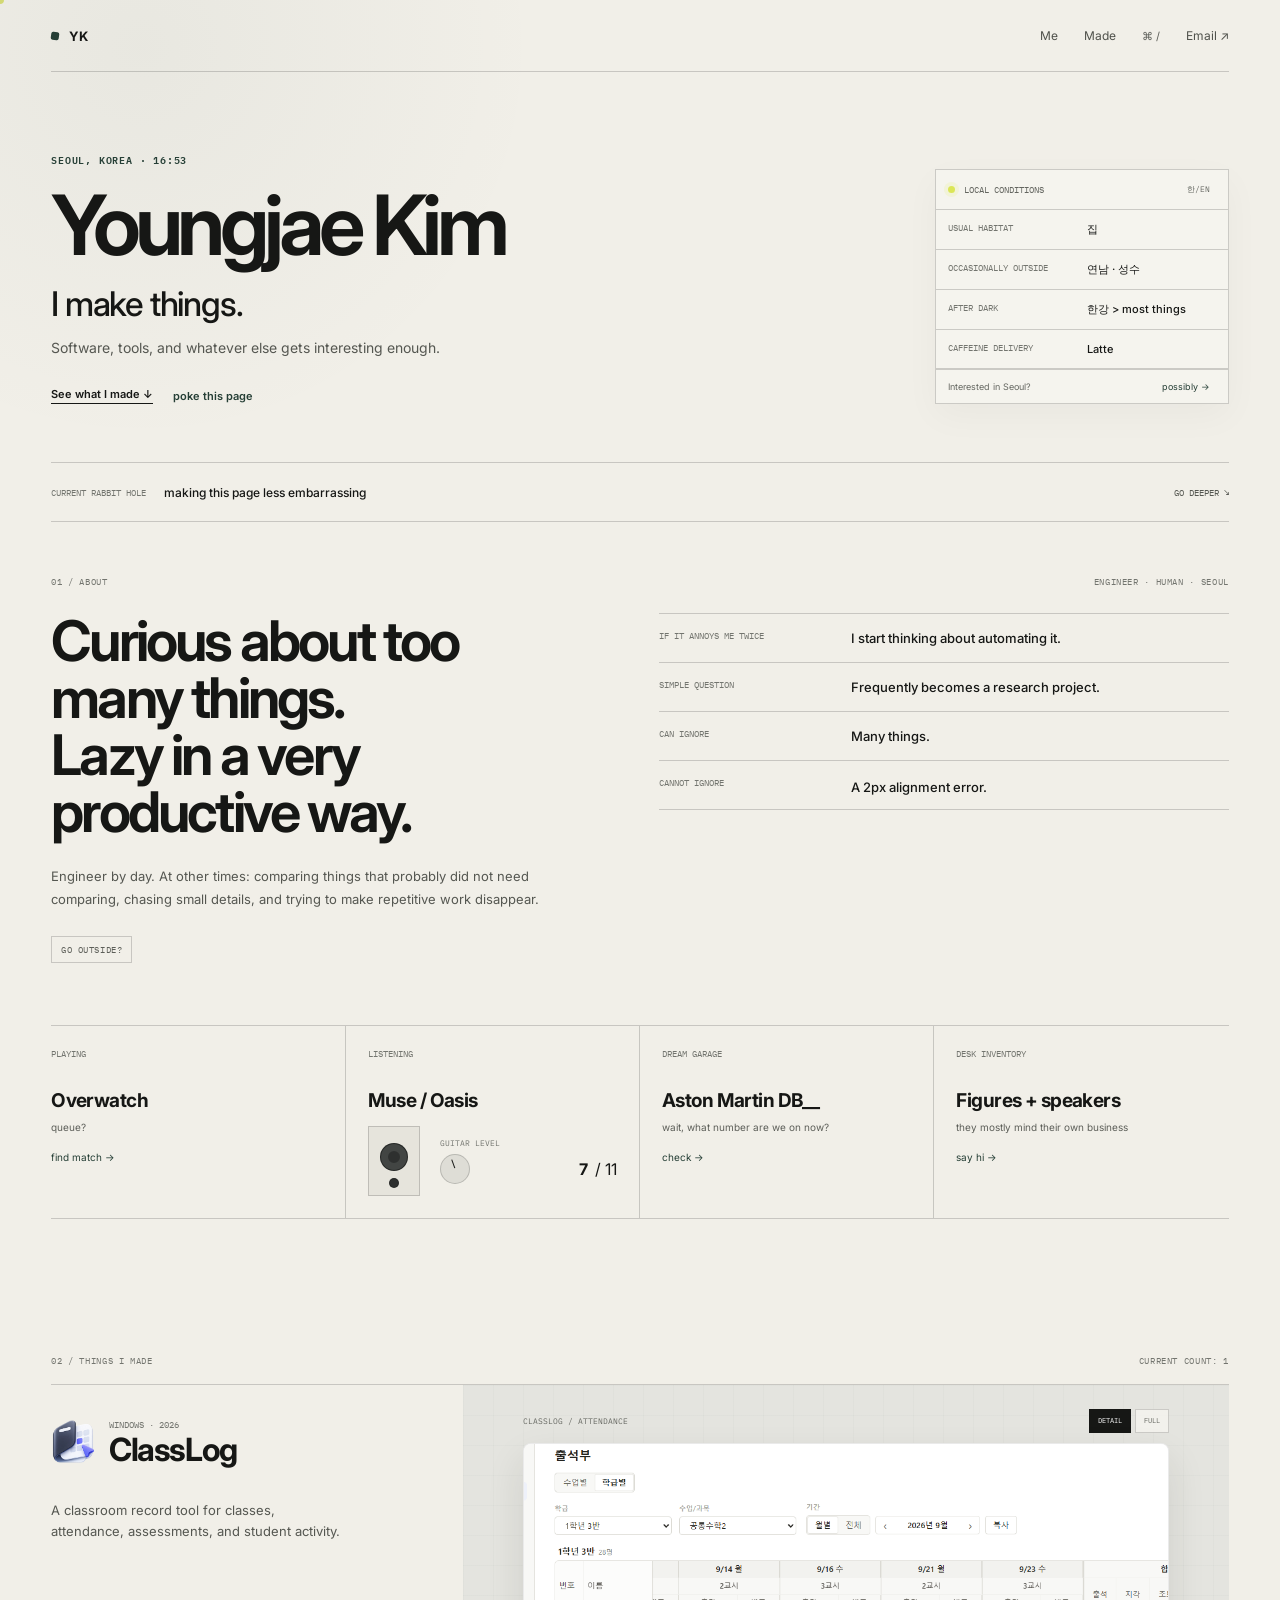
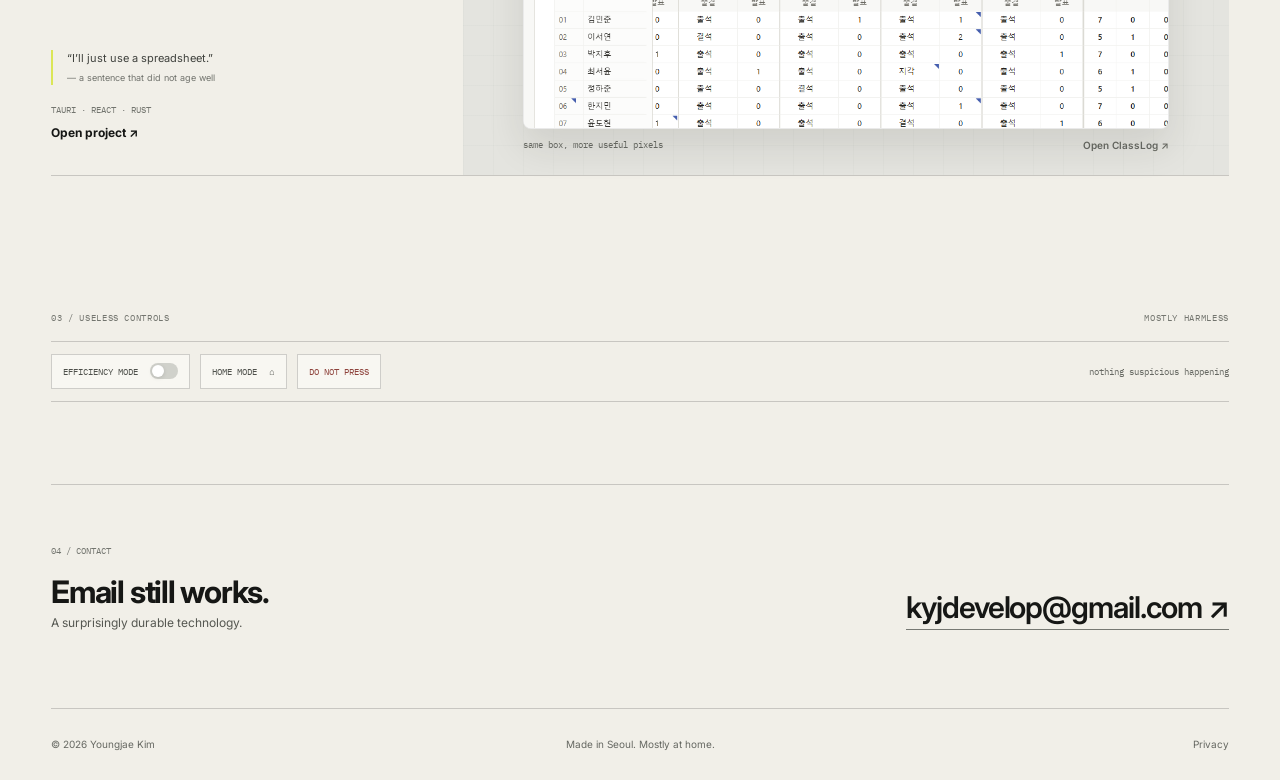
==== commit 1ae1ac7e: "Add files via upload" ====
--- a/index.html
+++ b/index.html
@@ -17,12 +17,14 @@
 </head>
 <body>
   <div class="cursor-dot" id="cursor-dot" aria-hidden="true"></div>
+  <div class="toast" id="toast" role="status" aria-live="polite"></div>
 
   <header class="topbar">
     <a class="brand" href="/" aria-label="Youngjae Kim home">
       <span class="brand-mark" aria-hidden="true"></span>
       <span>YK</span>
     </a>
+
     <nav aria-label="Primary navigation">
       <a href="#me">Me</a>
       <a href="#made">Made</a>
@@ -37,7 +39,7 @@
         <p class="mono eyebrow">SEOUL, KOREA · <span id="seoul-time">--:--</span></p>
         <h1>Youngjae Kim</h1>
         <p class="hero-line">I make things.</p>
-        <p class="hero-sub">Software, tools, and other things I got curious enough to build.</p>
+        <p class="hero-sub">Software, tools, and whatever else gets interesting enough.</p>
 
         <div class="hero-actions">
           <a href="#made">See what I made ↓</a>
@@ -51,19 +53,25 @@
           <span class="mono">LOCAL CONDITIONS</span>
           <button class="mono korean-toggle" id="korean-toggle" type="button">한/EN</button>
         </div>
+
         <dl>
           <div><dt>USUAL HABITAT</dt><dd data-en="home" data-ko="집">집</dd></div>
           <div><dt>OCCASIONALLY OUTSIDE</dt><dd data-en="Yeonnam · Seongsu" data-ko="연남 · 성수">연남 · 성수</dd></div>
           <div><dt>AFTER DARK</dt><dd data-en="Han River > most things" data-ko="한강 > 웬만한 것들">한강 &gt; most things</dd></div>
           <div><dt>CAFFEINE DELIVERY</dt><dd data-en="Latte" data-ko="라떼">Latte</dd></div>
         </dl>
+
+        <div class="seoul-footer">
+          <span>Interested in Seoul?</span>
+          <button id="seoul-interest" type="button">possibly →</button>
+        </div>
       </aside>
     </section>
 
-    <section class="ticker reveal" aria-label="Random thought">
+    <section class="ticker reveal" aria-label="Current rabbit hole">
       <span class="mono">CURRENT RABBIT HOLE</span>
       <strong id="rabbit-hole">making this page less embarrassing</strong>
-      <button id="another-thought" type="button" class="ticker-button mono">ANOTHER ONE ↻</button>
+      <button id="rabbit-next" type="button" class="ticker-button mono">GO DEEPER ↘</button>
     </section>
 
     <section id="me" class="me">
@@ -76,39 +84,79 @@
         <div class="intro-copy reveal">
           <h2>Curious about too many things.<br>Lazy in a very productive way.</h2>
           <p>
-            Engineer by day. At other times: comparing things that probably did not need comparing,
-            chasing small details, and trying to make repetitive work disappear.
+            Engineer by day. At other times: comparing things that probably did not
+            need comparing, chasing small details, and trying to make repetitive work disappear.
           </p>
+
+          <button class="outside-button mono" id="outside-button" type="button">
+            GO OUTSIDE?
+          </button>
         </div>
 
         <div class="quirks reveal">
-          <div class="quirk"><span class="mono">IF IT ANNOYS ME TWICE</span><strong>I start thinking about automating it.</strong></div>
-          <div class="quirk"><span class="mono">SIMPLE QUESTION</span><strong>Frequently becomes a research project.</strong></div>
-          <div class="quirk"><span class="mono">CAN IGNORE</span><strong>Many things.</strong></div>
-          <div class="quirk"><span class="mono">CANNOT IGNORE</span><strong>A 2px alignment error.</strong></div>
+          <div class="quirk">
+            <span class="mono">IF IT ANNOYS ME TWICE</span>
+            <strong>I start thinking about automating it.</strong>
+          </div>
+
+          <div class="quirk">
+            <span class="mono">SIMPLE QUESTION</span>
+            <strong>Frequently becomes a research project.</strong>
+          </div>
+
+          <div class="quirk">
+            <span class="mono">CAN IGNORE</span>
+            <strong>Many things.</strong>
+          </div>
+
+          <button class="quirk quirk-button" id="alignment-fix" type="button">
+            <span class="mono">CANNOT IGNORE</span>
+            <strong class="misaligned">A 2px alignment error.</strong>
+          </button>
         </div>
       </div>
 
       <div class="personal-grid reveal">
-        <article data-bob>
+        <article class="personal-card overwatch-card">
           <span class="mono">PLAYING</span>
           <strong>Overwatch</strong>
-          <small>because peaceful hobbies were somehow not selected</small>
+          <small>queue?</small>
+          <button class="card-action" id="queue-button" type="button">find match →</button>
         </article>
-        <article data-bob>
+
+        <article class="personal-card speaker-card">
           <span class="mono">LISTENING</span>
           <strong>Muse / Oasis</strong>
-          <small>guitars remain an excellent technology</small>
+
+          <div class="speaker-ui" aria-label="Guitar level">
+            <div class="speaker-box" aria-hidden="true">
+              <i class="speaker-cone"></i>
+              <i class="speaker-cone small"></i>
+            </div>
+
+            <div class="volume-control">
+              <span class="mono">GUITAR LEVEL</span>
+              <button id="volume-knob" type="button" class="volume-knob" aria-label="Increase guitar level">
+                <i></i>
+              </button>
+              <strong id="volume-value">7</strong>
+              <span>/ 11</span>
+            </div>
+          </div>
         </article>
-        <article data-bob>
+
+        <article class="personal-card aston-card">
           <span class="mono">DREAM GARAGE</span>
-          <strong>Aston Martin DB</strong>
-          <small><button id="garage-button" type="button">check inventory →</button></small>
+          <strong>Aston Martin DB<span id="db-number">__</span></strong>
+          <small id="db-caption">wait, what number are we on now?</small>
+          <button class="card-action" id="db-button" type="button">check →</button>
         </article>
-        <article data-bob>
+
+        <article class="personal-card figure-card">
           <span class="mono">DESK INVENTORY</span>
           <strong>Figures + speakers</strong>
-          <small>the essentials, apparently</small>
+          <small id="figure-caption">they mostly mind their own business</small>
+          <button class="card-action" id="figure-button" type="button">say hi →</button>
         </article>
       </div>
     </section>
@@ -129,6 +177,7 @@
                 <h2>ClassLog</h2>
               </div>
             </div>
+
             <p class="project-blurb">
               A classroom record tool for classes, attendance, assessments,
               and student activity.
@@ -140,6 +189,7 @@
               “I’ll just use a spreadsheet.”
               <span>— a sentence that did not age well</span>
             </blockquote>
+
             <p class="mono stack">TAURI · REACT · RUST</p>
             <a href="/classlog/" class="project-link">Open project ↗</a>
           </div>
@@ -177,8 +227,16 @@
           <span class="mono">EFFICIENCY MODE</span>
           <span class="switch" aria-hidden="true"><i></i></span>
         </button>
-        <button id="home-button" class="utility-button" type="button"><span class="mono">HOME MODE</span><span aria-hidden="true">⌂</span></button>
-        <button id="chaos-button" class="utility-button danger" type="button"><span class="mono">DO NOT PRESS</span></button>
+
+        <button id="home-button" class="utility-button" type="button">
+          <span class="mono">HOME MODE</span>
+          <span aria-hidden="true">⌂</span>
+        </button>
+
+        <button id="chaos-button" class="utility-button danger" type="button">
+          <span class="mono">DO NOT PRESS</span>
+        </button>
+
         <p id="system-message" class="mono system-message">nothing suspicious happening</p>
       </div>
     </section>
@@ -189,6 +247,7 @@
         <h2>Email still works.</h2>
         <p class="optional-copy">A surprisingly durable technology.</p>
       </div>
+
       <a href="mailto:kyjdevelop@gmail.com">kyjdevelop@gmail.com ↗</a>
     </section>
   </main>
@@ -199,17 +258,50 @@
     <a href="/classlog/privacy.html">Privacy</a>
   </footer>
 
-  <dialog id="garage-dialog">
+  <div class="robot-stage" id="robot-stage" aria-hidden="true">
+    <div class="robot robot-left">
+      <div class="antenna"></div>
+      <div class="robot-head"><i></i><i></i></div>
+      <div class="robot-body"></div>
+      <div class="robot-arm left"></div>
+      <div class="robot-arm right"></div>
+      <div class="robot-leg left"></div>
+      <div class="robot-leg right"></div>
+    </div>
+
+    <div class="robot robot-right">
+      <div class="antenna"></div>
+      <div class="robot-head"><i></i><i></i></div>
+      <div class="robot-body"></div>
+      <div class="robot-arm left"></div>
+      <div class="robot-arm right"></div>
+      <div class="robot-leg left"></div>
+      <div class="robot-leg right"></div>
+    </div>
+  </div>
+
+  <div class="match-overlay" id="match-overlay" aria-hidden="true">
+    <div class="match-panel">
+      <span class="mono">MATCH FOUND</span>
+      <strong id="match-count">10</strong>
+      <small id="match-caption">accept?</small>
+    </div>
+  </div>
+
+  <dialog id="seoul-dialog" class="small-dialog">
     <form method="dialog">
       <div class="dialog-head">
-        <span class="mono">DREAM GARAGE / INVENTORY</span>
+        <span class="mono">SEOUL?</span>
         <button aria-label="Close">×</button>
       </div>
-      <div class="garage-count">0</div>
-      <p>cars currently owned</p>
-      <div class="garage-rule"></div>
-      <p class="garage-wish">Wanted: Aston Martin DB series</p>
-      <p class="garage-small mono">STATUS: EMOTIONALLY OWNED · FINANCIALLY PENDING</p>
+      <div class="dialog-body">
+        <h3>Actually interested?</h3>
+        <p>This escalated quickly.</p>
+        <div class="dialog-actions">
+          <button id="flight-button" type="button">yes, apparently</button>
+          <button value="cancel">not that interested</button>
+        </div>
+      </div>
     </form>
   </dialog>
 
@@ -219,13 +311,15 @@
         <span class="mono">TINY COMMAND CENTER</span>
         <button aria-label="Close">×</button>
       </div>
+
       <div class="command-list">
+        <button type="button" data-command="robots"><span class="mono">R</span><strong>Summon robots</strong><small>finally, a useful command</small></button>
         <button type="button" data-command="home"><span class="mono">H</span><strong>Home mode</strong><small>stay exactly where you are</small></button>
         <button type="button" data-command="efficiency"><span class="mono">E</span><strong>Efficiency mode</strong><small>remove unnecessary words</small></button>
-        <button type="button" data-command="garage"><span class="mono">G</span><strong>Dream garage</strong><small>financially irresponsible tab</small></button>
         <button type="button" data-command="chaos"><span class="mono">C</span><strong>Minor chaos</strong><small>bad idea, obviously</small></button>
       </div>
-      <p class="command-hint mono">TIP: H / E / G / C ALSO WORK WITHOUT OPENING THIS</p>
+
+      <p class="command-hint mono">TIP: R / H / E / C ALSO WORK WITHOUT OPENING THIS</p>
     </form>
   </dialog>
 
--- a/styles.css
+++ b/styles.css
@@ -4,11 +4,12 @@
   --paper:#f8f7f2;
   --ink:#161715;
   --muted:#555751;
-  --quiet:#74766f;
+  --quiet:#73756f;
   --line:rgba(22,23,21,.19);
   --green:#263f36;
   --acid:#dbe657;
   --red:#a8453d;
+  --blue:#5862e6;
   --max:1180px;
   --pad:clamp(22px,4vw,54px);
 }
@@ -25,13 +26,23 @@
 button{font:inherit}
 img{display:block;max-width:100%}
 .mono{font-family:"IBM Plex Mono",monospace}
+
 .cursor-dot{
   position:fixed;left:0;top:0;width:8px;height:8px;border-radius:50%;background:var(--acid);
-  pointer-events:none;z-index:999;opacity:0;transform:translate(-50%,-50%);mix-blend-mode:multiply;
-  transition:width .15s ease,height .15s ease,opacity .2s ease
+  pointer-events:none;z-index:1000;opacity:0;transform:translate(-50%,-50%);
+  mix-blend-mode:multiply;transition:width .15s ease,height .15s ease,opacity .2s ease
 }
 body.pointer-active .cursor-dot{opacity:.75}
 body.pointer-hover .cursor-dot{width:18px;height:18px}
+
+.toast{
+  position:fixed;right:22px;bottom:22px;z-index:999;
+  padding:10px 12px;border:1px solid var(--line);background:var(--ink);color:#fff;
+  font-family:"IBM Plex Mono",monospace;font-size:9px;letter-spacing:.04em;
+  opacity:0;transform:translateY(8px);pointer-events:none;
+  transition:opacity .2s ease,transform .2s ease
+}
+.toast.show{opacity:1;transform:none}
 
 .topbar,.hero,.ticker,.me,.made,.playground,.contact,footer{
   width:min(calc(100% - (var(--pad)*2)),var(--max));margin-inline:auto
@@ -67,9 +78,11 @@
 .korean-toggle:hover{text-decoration:underline}
 .seoul-card dl{margin:0}
 .seoul-card dl>div{display:grid;grid-template-columns:125px 1fr;gap:14px;padding:12px;border-bottom:1px solid var(--line)}
-.seoul-card dl>div:last-child{border-bottom:0}
 .seoul-card dt{font-family:"IBM Plex Mono",monospace;font-size:9px;color:var(--quiet)}
 .seoul-card dd{margin:0;font-size:11px;font-weight:500}
+.seoul-footer{padding:10px 12px;display:flex;justify-content:space-between;align-items:center;border-top:1px solid var(--line);font-size:9px;color:#666862}
+.seoul-footer button{border:0;background:none;color:var(--green);font-size:9px;cursor:pointer}
+.seoul-footer button:hover{text-decoration:underline}
 
 .ticker{
   min-height:60px;padding:11px 0;display:grid;grid-template-columns:auto 1fr auto;align-items:center;gap:18px;
@@ -85,21 +98,41 @@
 .intro-grid{display:grid;grid-template-columns:.95fr 1.05fr;gap:92px;padding-top:8px}
 .intro-copy h2{margin:0;font-size:clamp(36px,4.6vw,56px);letter-spacing:-.05em;line-height:1.02;font-weight:650}
 .intro-copy p{margin:24px 0 0;max-width:520px;color:var(--muted);font-size:13px;line-height:1.7}
+.outside-button{
+  margin-top:26px;padding:7px 9px;border:1px solid var(--line);background:transparent;color:#5c5e58;
+  cursor:pointer;font-size:9px;letter-spacing:.06em
+}
+.outside-button:hover{background:var(--ink);color:#fff}
+
 .quirks{border-top:1px solid var(--line)}
-.quirk{display:grid;grid-template-columns:170px 1fr;gap:22px;padding:16px 0;border-bottom:1px solid var(--line)}
+.quirk{width:100%;display:grid;grid-template-columns:170px 1fr;gap:22px;padding:16px 0;border:0;border-bottom:1px solid var(--line);background:none;text-align:left;color:inherit}
 .quirk span{font-size:9px;color:var(--quiet)}
 .quirk strong{font-size:13px;font-weight:500}
+.quirk-button{cursor:pointer}
+.quirk-button:hover{background:rgba(248,247,242,.36)}
+.misaligned{transform:translateY(2px);display:inline-block;transition:transform .2s ease}
+.quirk-button.fixed .misaligned{transform:none}
 
 .personal-grid{margin-top:62px;display:grid;grid-template-columns:repeat(4,1fr);border-top:1px solid var(--line);border-bottom:1px solid var(--line)}
-.personal-grid article{min-height:148px;padding:22px;border-right:1px solid var(--line);transition:transform .22s ease,background .22s ease}
-.personal-grid article:first-child{padding-left:0}
-.personal-grid article:last-child{border-right:0}
-.personal-grid article:hover{background:rgba(248,247,242,.42);transform:translateY(-3px)}
-.personal-grid article>span{display:block;margin-bottom:30px;font-size:9px;color:var(--quiet)}
-.personal-grid strong{display:block;margin-bottom:8px;font-size:19px;letter-spacing:-.03em}
-.personal-grid small{color:#5d5f59;font-size:10px;line-height:1.5}
-.personal-grid button{padding:0;border:0;background:none;color:inherit;cursor:pointer;font-size:10px}
-.personal-grid button:hover{text-decoration:underline}
+.personal-card{min-height:190px;padding:22px;border-right:1px solid var(--line);transition:transform .22s ease,background .22s ease}
+.personal-card:first-child{padding-left:0}
+.personal-card:last-child{border-right:0}
+.personal-card:hover{background:rgba(248,247,242,.42);transform:translateY(-3px)}
+.personal-card>span{display:block;margin-bottom:30px;font-size:9px;color:var(--quiet)}
+.personal-card>strong{display:block;margin-bottom:8px;font-size:19px;letter-spacing:-.03em}
+.personal-card>small{display:block;color:#5d5f59;font-size:10px;line-height:1.5}
+.card-action{margin-top:16px;padding:0;border:0;background:none;color:var(--green);cursor:pointer;font-size:10px}
+.card-action:hover{text-decoration:underline}
+
+.speaker-ui{margin-top:14px;display:grid;grid-template-columns:56px 1fr;gap:16px;align-items:center}
+.speaker-box{width:52px;height:70px;border:1px solid var(--line);background:#e6e4dc;position:relative}
+.speaker-cone{position:absolute;left:50%;top:16px;width:28px;height:28px;margin-left:-14px;border:1px solid rgba(22,23,21,.35);border-radius:50%;background:#2e302f;box-shadow:inset 0 0 0 7px #424543}
+.speaker-cone.small{top:51px;width:10px;height:10px;margin-left:-5px;box-shadow:none;background:#2e302f}
+.volume-control{display:grid;grid-template-columns:1fr auto auto;gap:6px 7px;align-items:center}
+.volume-control>span:first-child{grid-column:1/-1;color:var(--quiet);font-size:8px}
+.volume-knob{width:30px;height:30px;border:1px solid var(--line);border-radius:50%;background:#deddd6;cursor:pointer;position:relative}
+.volume-knob i{position:absolute;left:50%;top:4px;width:1px;height:9px;background:var(--ink);transform-origin:50% 11px;transform:rotate(var(--knob, -60deg))}
+.volume-control strong{font-size:16px}
 
 .project{display:grid;grid-template-columns:35% 65%;min-height:390px;border-top:1px solid var(--line);border-bottom:1px solid var(--line)}
 .project-copy{padding:34px 44px 34px 0;display:flex;flex-direction:column;justify-content:space-between}
@@ -153,7 +186,65 @@
 .footer-note{justify-self:center}
 footer a{justify-self:end}
 
-body.efficiency .optional-copy,body.efficiency .footer-note,body.efficiency .personal-grid small{display:none}
+.robot-stage{
+  position:fixed;inset:0;z-index:900;pointer-events:none;overflow:hidden;display:none
+}
+.robot-stage.active{display:block}
+.robot{
+  position:absolute;bottom:54px;width:62px;height:96px;filter:drop-shadow(0 12px 12px rgba(0,0,0,.12));
+  transform-origin:50% 100%
+}
+.robot-left{left:-90px}
+.robot-right{right:-90px;transform:scaleX(-1)}
+.robot-stage.active .robot-left{animation:walk-left 3.8s cubic-bezier(.2,.75,.2,1) forwards}
+.robot-stage.active .robot-right{animation:walk-right 3.8s cubic-bezier(.2,.75,.2,1) forwards}
+.robot-head{position:absolute;left:12px;top:12px;width:38px;height:30px;border:2px solid var(--ink);border-radius:8px;background:#d7d9d4}
+.robot-head i{position:absolute;top:11px;width:5px;height:5px;border-radius:50%;background:var(--green)}
+.robot-head i:first-child{left:9px}.robot-head i:last-child{right:9px}
+.antenna{position:absolute;left:30px;top:1px;width:2px;height:12px;background:var(--ink)}
+.antenna::after{content:"";position:absolute;left:-3px;top:-3px;width:8px;height:8px;border-radius:50%;background:var(--acid)}
+.robot-body{position:absolute;left:16px;top:46px;width:30px;height:34px;border:2px solid var(--ink);border-radius:7px;background:#c9ccc6}
+.robot-arm,.robot-leg{position:absolute;width:4px;background:var(--ink);border-radius:4px;transform-origin:50% 0}
+.robot-arm{top:50px;height:27px}
+.robot-arm.left{left:11px;transform:rotate(17deg)}.robot-arm.right{right:11px;transform:rotate(-17deg)}
+.robot-leg{top:77px;height:18px}
+.robot-leg.left{left:23px}.robot-leg.right{right:23px}
+.robot-stage.active .robot{animation-delay:0s}
+.robot-stage.bow .robot{animation:none}
+.robot-stage.bow .robot-left{left:calc(50% - 78px);transform:rotate(12deg)}
+.robot-stage.bow .robot-right{right:calc(50% - 78px);transform:scaleX(-1) rotate(12deg)}
+@keyframes walk-left{
+  0%{left:-90px;transform:translateY(0) rotate(0)}
+  15%{transform:translateY(-5px) rotate(-2deg)}
+  30%{transform:translateY(0) rotate(2deg)}
+  45%{transform:translateY(-5px) rotate(-2deg)}
+  60%{transform:translateY(0) rotate(2deg)}
+  100%{left:calc(50% - 78px);transform:translateY(0)}
+}
+@keyframes walk-right{
+  0%{right:-90px;transform:scaleX(-1) translateY(0) rotate(0)}
+  15%{transform:scaleX(-1) translateY(-5px) rotate(-2deg)}
+  30%{transform:scaleX(-1) translateY(0) rotate(2deg)}
+  45%{transform:scaleX(-1) translateY(-5px) rotate(-2deg)}
+  60%{transform:scaleX(-1) translateY(0) rotate(2deg)}
+  100%{right:calc(50% - 78px);transform:scaleX(-1) translateY(0)}
+}
+
+.match-overlay{
+  position:fixed;inset:0;z-index:950;display:none;place-items:center;
+  background:rgba(18,19,18,.2);backdrop-filter:blur(2px)
+}
+.match-overlay.active{display:grid}
+.match-panel{
+  width:min(330px,calc(100% - 40px));padding:28px 24px;text-align:center;
+  border:1px solid rgba(255,255,255,.22);background:#22272c;color:#fff;
+  box-shadow:0 20px 70px rgba(0,0,0,.25)
+}
+.match-panel>span{display:block;font-size:11px;letter-spacing:.14em}
+.match-panel strong{display:block;margin:17px 0 8px;font-size:72px;line-height:1;color:var(--acid)}
+.match-panel small{font-size:11px;color:#c8cbc7}
+
+body.efficiency .optional-copy,body.efficiency .footer-note,body.efficiency .personal-card small{display:none}
 body.home-mode::after{
   content:"집";position:fixed;right:20px;bottom:18px;z-index:20;padding:6px 9px;background:var(--ink);color:#fff;
   font-family:"IBM Plex Mono",monospace;font-size:9px;letter-spacing:.08em
@@ -161,10 +252,10 @@
 body.chaos{background:
 radial-gradient(circle at 88% 6%,rgba(93,99,231,.11),transparent 24rem),
 radial-gradient(circle at 7% 78%,rgba(219,230,87,.13),transparent 20rem),var(--bg)}
-body.chaos .personal-grid article:nth-child(1){transform:rotate(-1deg)}
-body.chaos .personal-grid article:nth-child(2){transform:rotate(.8deg) translateY(-2px)}
-body.chaos .personal-grid article:nth-child(3){transform:rotate(-.6deg) translateY(2px)}
-body.chaos .personal-grid article:nth-child(4){transform:rotate(.7deg)}
+body.chaos .personal-card:nth-child(1){transform:rotate(-1deg)}
+body.chaos .personal-card:nth-child(2){transform:rotate(.8deg) translateY(-2px)}
+body.chaos .personal-card:nth-child(3){transform:rotate(-.6deg) translateY(2px)}
+body.chaos .personal-card:nth-child(4){transform:rotate(.7deg)}
 body.chaos .seoul-card{transform:rotate(.45deg)}
 body.chaos .project-screen{transform:rotate(-.2deg)}
 
@@ -173,18 +264,15 @@
 dialog form{margin:0}
 .dialog-head{min-height:42px;padding:0 12px 0 14px;display:flex;align-items:center;justify-content:space-between;border-bottom:1px solid var(--line);color:#666862;font-size:9px}
 .dialog-head button{width:30px;height:30px;border:0;background:none;cursor:pointer;font-size:20px}
-.garage-count{padding-top:34px;text-align:center;font-size:92px;line-height:1;font-weight:700;letter-spacing:-.07em}
-dialog form>p{text-align:center}
-.garage-rule{width:56px;height:2px;margin:28px auto;background:var(--acid)}
-.garage-wish{font-size:18px;font-weight:600}
-.garage-small{padding-bottom:28px;color:#666862;font-size:9px}
-
+.dialog-body{padding:24px}
+.dialog-body h3{margin:0 0 8px;font-size:24px;letter-spacing:-.04em}
+.dialog-body p{margin:0 0 22px;color:var(--muted);font-size:12px}
+.dialog-actions{display:flex;gap:8px}
+.dialog-actions button{padding:9px 11px;border:1px solid var(--line);background:var(--paper);cursor:pointer;font-size:10px}
+.dialog-actions button:first-child{background:var(--ink);color:#fff;border-color:var(--ink)}
 .command-dialog{width:min(520px,calc(100% - 40px))}
 .command-list{padding:8px}
-.command-list button{
-  width:100%;display:grid;grid-template-columns:36px 1fr 1.1fr;gap:10px;align-items:center;
-  padding:13px 10px;border:0;border-bottom:1px solid var(--line);background:none;text-align:left;cursor:pointer
-}
+.command-list button{width:100%;display:grid;grid-template-columns:36px 1fr 1.1fr;gap:10px;align-items:center;padding:13px 10px;border:0;border-bottom:1px solid var(--line);background:none;text-align:left;cursor:pointer}
 .command-list button:last-child{border-bottom:0}
 .command-list button:hover{background:#efeee8}
 .command-list button>span{color:var(--green);font-size:10px}
@@ -224,7 +312,7 @@
   .me,.made,.playground{padding:44px 0 66px}
   .quirk{grid-template-columns:1fr;gap:7px}
   .personal-grid{grid-template-columns:1fr}
-  .personal-grid article,.personal-grid article:first-child{padding:20px 0;border-right:0;border-bottom:1px solid var(--line)}
+  .personal-card,.personal-card:first-child{padding:20px 0;border-right:0;border-bottom:1px solid var(--line)}
   .project-screen{padding:20px 16px;min-height:270px}
   .screen-toolbar,.screen-bottom,.screen-frame{width:95%}
   .screen-frame{height:220px}
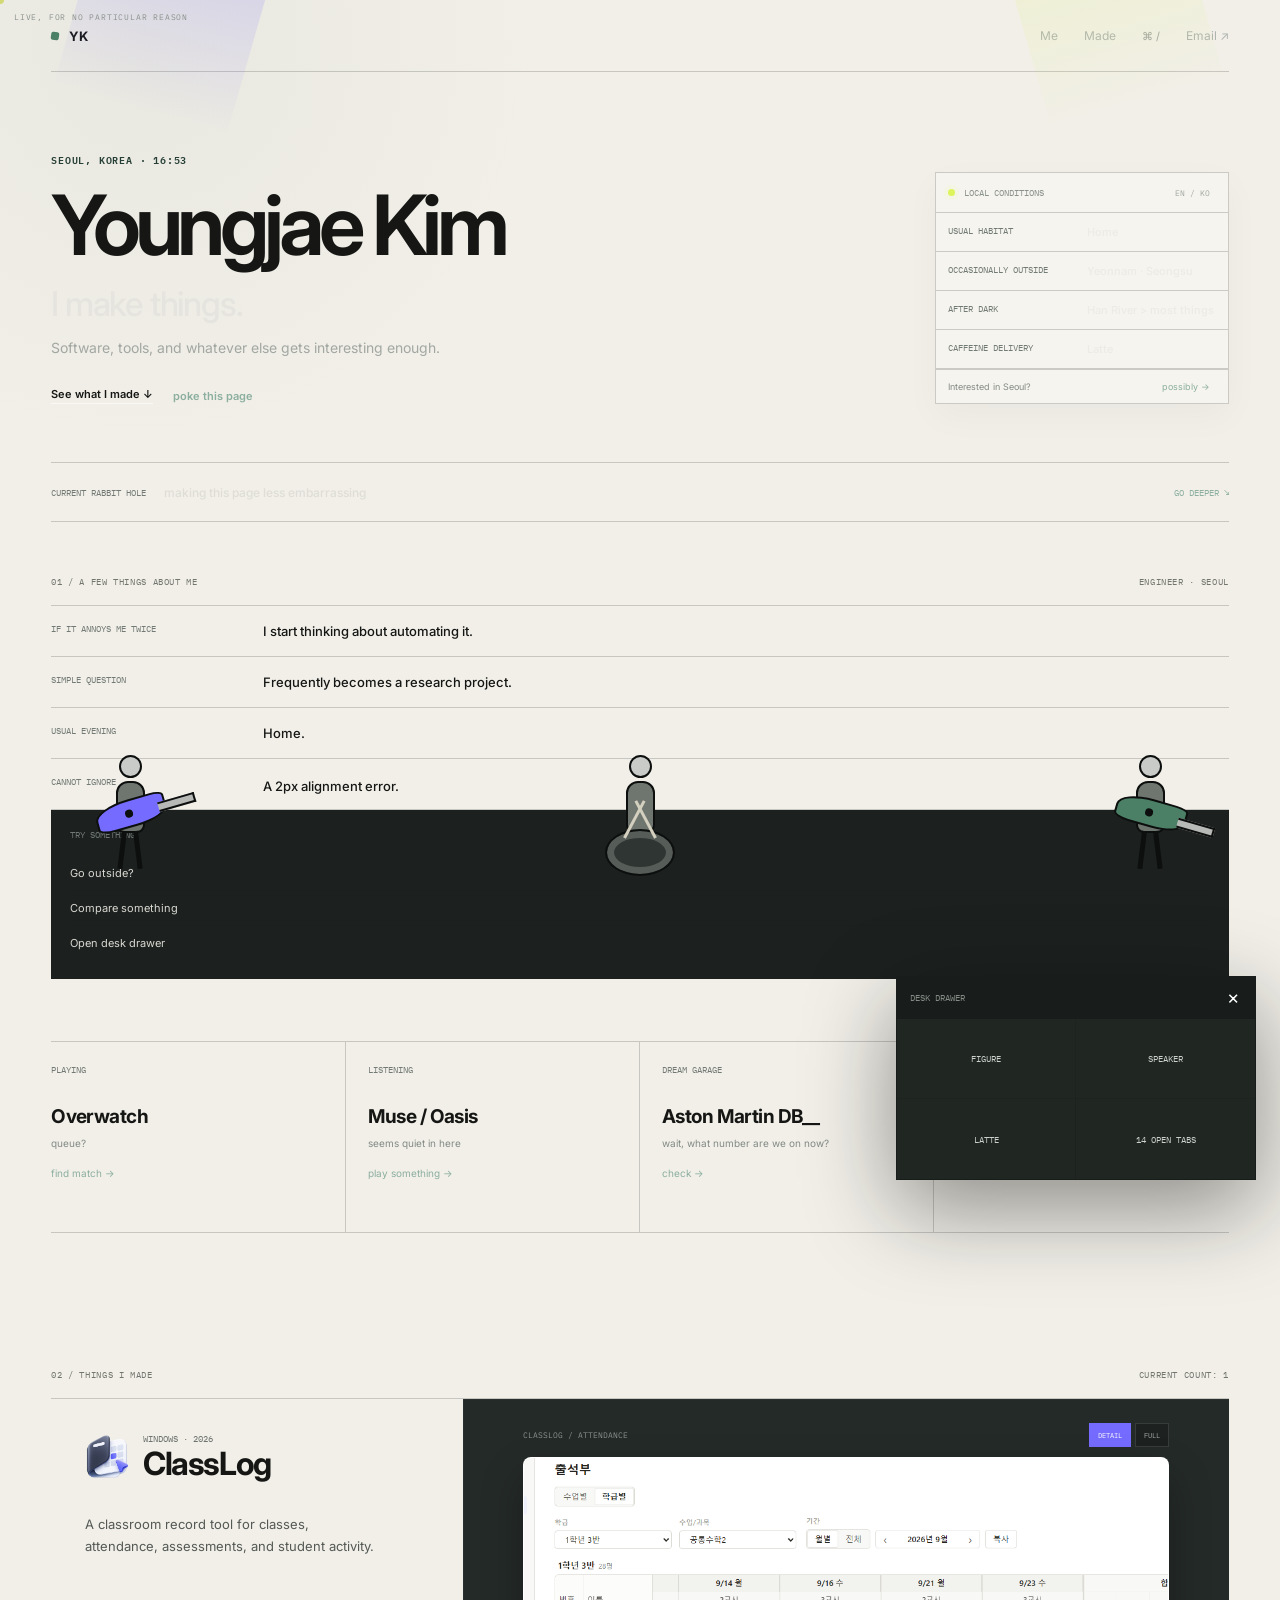
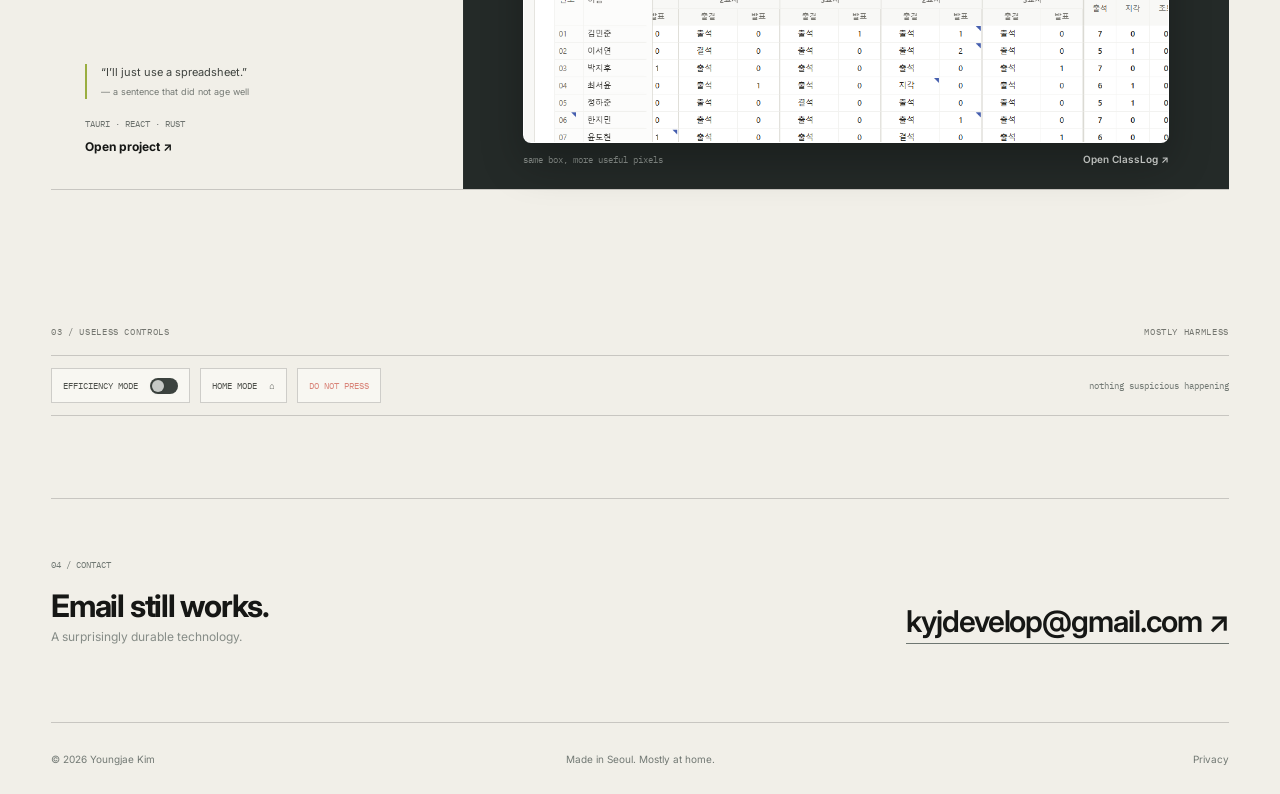
==== commit 51a14f63: "Add files via upload" ====
--- a/index.html
+++ b/index.html
@@ -5,7 +5,7 @@
   <meta name="viewport" content="width=device-width, initial-scale=1">
   <title>Youngjae Kim</title>
   <meta name="description" content="Youngjae Kim — things I make, like, and overthink.">
-  <meta name="theme-color" content="#f1efe8">
+  <meta name="theme-color" content="#141817">
   <meta property="og:type" content="website">
   <meta property="og:title" content="Youngjae Kim">
   <meta property="og:description" content="Things I make, like, and overthink.">
@@ -51,13 +51,13 @@
         <div class="seoul-card-head">
           <span class="live-dot" aria-hidden="true"></span>
           <span class="mono">LOCAL CONDITIONS</span>
-          <button class="mono korean-toggle" id="korean-toggle" type="button">한/EN</button>
+          <button class="mono korean-toggle" id="korean-toggle" type="button">EN / KO</button>
         </div>
 
         <dl>
-          <div><dt>USUAL HABITAT</dt><dd data-en="home" data-ko="집">집</dd></div>
-          <div><dt>OCCASIONALLY OUTSIDE</dt><dd data-en="Yeonnam · Seongsu" data-ko="연남 · 성수">연남 · 성수</dd></div>
-          <div><dt>AFTER DARK</dt><dd data-en="Han River > most things" data-ko="한강 > 웬만한 것들">한강 &gt; most things</dd></div>
+          <div><dt>USUAL HABITAT</dt><dd data-en="Home" data-ko="집">Home</dd></div>
+          <div><dt>OCCASIONALLY OUTSIDE</dt><dd data-en="Yeonnam · Seongsu" data-ko="연남 · 성수">Yeonnam · Seongsu</dd></div>
+          <div><dt>AFTER DARK</dt><dd data-en="Han River > most things" data-ko="한강 > 웬만한 것들">Han River &gt; most things</dd></div>
           <div><dt>CAFFEINE DELIVERY</dt><dd data-en="Latte" data-ko="라떼">Latte</dd></div>
         </dl>
 
@@ -76,43 +76,35 @@
 
     <section id="me" class="me">
       <div class="section-head reveal">
-        <span class="mono">01 / ABOUT</span>
-        <span class="mono">ENGINEER · HUMAN · SEOUL</span>
-      </div>
-
-      <div class="intro-grid">
-        <div class="intro-copy reveal">
-          <h2>Curious about too many things.<br>Lazy in a very productive way.</h2>
-          <p>
-            Engineer by day. At other times: comparing things that probably did not
-            need comparing, chasing small details, and trying to make repetitive work disappear.
-          </p>
-
-          <button class="outside-button mono" id="outside-button" type="button">
-            GO OUTSIDE?
-          </button>
-        </div>
-
-        <div class="quirks reveal">
-          <div class="quirk">
+        <span class="mono">01 / A FEW THINGS ABOUT ME</span>
+        <span class="mono">ENGINEER · SEOUL</span>
+      </div>
+
+      <div class="facts-layout">
+        <div class="fact-stack reveal">
+          <div class="fact-row">
             <span class="mono">IF IT ANNOYS ME TWICE</span>
             <strong>I start thinking about automating it.</strong>
           </div>
-
-          <div class="quirk">
+          <div class="fact-row">
             <span class="mono">SIMPLE QUESTION</span>
             <strong>Frequently becomes a research project.</strong>
           </div>
-
-          <div class="quirk">
-            <span class="mono">CAN IGNORE</span>
-            <strong>Many things.</strong>
-          </div>
-
-          <button class="quirk quirk-button" id="alignment-fix" type="button">
+          <div class="fact-row">
+            <span class="mono">USUAL EVENING</span>
+            <strong>Home.</strong>
+          </div>
+          <button class="fact-row fact-button" id="alignment-fix" type="button">
             <span class="mono">CANNOT IGNORE</span>
             <strong class="misaligned">A 2px alignment error.</strong>
           </button>
+        </div>
+
+        <div class="tiny-panel reveal">
+          <span class="mono">TRY SOMETHING</span>
+          <button id="outside-button" type="button">Go outside?</button>
+          <button id="compare-button" type="button">Compare something</button>
+          <button id="desk-button" type="button">Open desk drawer</button>
         </div>
       </div>
 
@@ -124,25 +116,11 @@
           <button class="card-action" id="queue-button" type="button">find match →</button>
         </article>
 
-        <article class="personal-card speaker-card">
+        <article class="personal-card music-card">
           <span class="mono">LISTENING</span>
           <strong>Muse / Oasis</strong>
-
-          <div class="speaker-ui" aria-label="Guitar level">
-            <div class="speaker-box" aria-hidden="true">
-              <i class="speaker-cone"></i>
-              <i class="speaker-cone small"></i>
-            </div>
-
-            <div class="volume-control">
-              <span class="mono">GUITAR LEVEL</span>
-              <button id="volume-knob" type="button" class="volume-knob" aria-label="Increase guitar level">
-                <i></i>
-              </button>
-              <strong id="volume-value">7</strong>
-              <span>/ 11</span>
-            </div>
-          </div>
+          <small>seems quiet in here</small>
+          <button class="card-action" id="band-button" type="button">play something →</button>
         </article>
 
         <article class="personal-card aston-card">
@@ -280,6 +258,19 @@
     </div>
   </div>
 
+  <div class="band-stage" id="band-stage" aria-hidden="true">
+    <div class="band-light light-a"></div>
+    <div class="band-light light-b"></div>
+    <div class="musician guitarist g1"><div class="head"></div><div class="body"></div><div class="leg l"></div><div class="leg r"></div><div class="guitar"><i></i></div></div>
+    <div class="musician drummer"><div class="head"></div><div class="body"></div><div class="drum"></div><div class="stick s1"></div><div class="stick s2"></div></div>
+    <div class="musician guitarist g2"><div class="head"></div><div class="body"></div><div class="leg l"></div><div class="leg r"></div><div class="guitar"><i></i></div></div>
+    <div class="band-label mono">LIVE, FOR NO PARTICULAR REASON</div>
+  </div>
+
+  <div class="car-stage" id="car-stage" aria-hidden="true">
+    <div class="car"><div class="car-body"></div><div class="car-roof"></div><div class="wheel w1"></div><div class="wheel w2"></div><div class="headlight"></div></div>
+  </div>
+
   <div class="match-overlay" id="match-overlay" aria-hidden="true">
     <div class="match-panel">
       <span class="mono">MATCH FOUND</span>
@@ -288,6 +279,30 @@
     </div>
   </div>
 
+  <dialog id="compare-dialog" class="compare-dialog">
+    <form method="dialog">
+      <div class="dialog-head"><span class="mono">UNNECESSARY COMPARISON</span><button aria-label="Close">×</button></div>
+      <div class="compare-table">
+        <div></div><strong>Stay home</strong><strong>Go outside</strong>
+        <span>effort</span><b>low</b><b>concerning</b>
+        <span>latte access</span><b>excellent</b><b>variable</b>
+        <span>weather risk</span><b>none</b><b>exists</b>
+        <span>pants required</span><b>debatable</b><b>yes</b>
+      </div>
+      <p class="compare-verdict mono">CONCLUSION: DATA APPEARS BIASED</p>
+    </form>
+  </dialog>
+
+  <div class="desk-drawer" id="desk-drawer" aria-hidden="true">
+    <div class="drawer-head"><span class="mono">DESK DRAWER</span><button id="drawer-close" type="button">×</button></div>
+    <div class="drawer-grid">
+      <button type="button" data-desk="figure">FIGURE</button>
+      <button type="button" data-desk="speaker">SPEAKER</button>
+      <button type="button" data-desk="latte">LATTE</button>
+      <button type="button" data-desk="tabs">14 OPEN TABS</button>
+    </div>
+  </div>
+
   <dialog id="seoul-dialog" class="small-dialog">
     <form method="dialog">
       <div class="dialog-head">
@@ -314,12 +329,14 @@
 
       <div class="command-list">
         <button type="button" data-command="robots"><span class="mono">R</span><strong>Summon robots</strong><small>finally, a useful command</small></button>
+        <button type="button" data-command="band"><span class="mono">B</span><strong>Summon band</strong><small>volume: irresponsible</small></button>
+        <button type="button" data-command="car"><span class="mono">A</span><strong>Inspect garage</strong><small>ownership: emotional</small></button>
         <button type="button" data-command="home"><span class="mono">H</span><strong>Home mode</strong><small>stay exactly where you are</small></button>
         <button type="button" data-command="efficiency"><span class="mono">E</span><strong>Efficiency mode</strong><small>remove unnecessary words</small></button>
         <button type="button" data-command="chaos"><span class="mono">C</span><strong>Minor chaos</strong><small>bad idea, obviously</small></button>
       </div>
 
-      <p class="command-hint mono">TIP: R / H / E / C ALSO WORK WITHOUT OPENING THIS</p>
+      <p class="command-hint mono">TIP: R / B / A / H / E / C ALSO WORK WITHOUT OPENING THIS</p>
     </form>
   </dialog>
 
--- a/styles.css
+++ b/styles.css
@@ -324,3 +324,4 @@
   .command-list button{grid-template-columns:30px 1fr}
   .command-list button small{grid-column:2}
 }
+\n\n/* ===== V15: SEOUL AFTER DARK ===== */\n:root{\n  --bg:#141817;--paper:#1c211f;--ink:#f1f0ea;--muted:#a2a7a2;--quiet:#777e79;\n  --line:rgba(241,240,234,.13);--green:#315b49;--acid:#ddf45b;--violet:#756cff;--red:#d76b5f;\n}\nhtml{background:#141817}\nbody{color:#f1f0ea;background:radial-gradient(circle at 14% 1%,rgba(49,91,73,.17),transparent 28rem),radial-gradient(circle at 86% 12%,rgba(117,108,255,.055),transparent 24rem),#141817}\n.cursor-dot{background:#ddf45b;mix-blend-mode:screen}\n.toast{background:#0e1110;color:#fff;border-color:rgba(255,255,255,.16);box-shadow:0 16px 50px rgba(0,0,0,.28)}\n.topbar{border-color:var(--line)} .topbar nav{color:#b0b4b0}.topbar nav a:hover{color:#fff}.brand-mark{background:#4b8067}.brand:hover .brand-mark{background:#ddf45b}.nav-command{color:#9fa49f}.nav-command:hover{color:#ddf45b}\n.eyebrow{color:#8caf9f}.hero-line{color:#e5e4de}.hero-sub{color:#a2a7a2}.hero-actions a{border-color:rgba(255,255,255,.6)}.hero-actions button{color:#8caf9f}.hero-actions button:hover{color:#ddf45b}\n.seoul-card{background:linear-gradient(180deg,rgba(35,42,39,.94),rgba(27,32,30,.94));border-color:var(--line);box-shadow:0 22px 60px rgba(0,0,0,.18)}\n.seoul-card:hover{border-color:rgba(221,244,91,.22)}.seoul-card-head{color:#8b918d;border-color:var(--line)}.live-dot{background:#ddf45b;box-shadow:0 0 0 4px rgba(221,244,91,.08)}.korean-toggle{color:#a0a6a1}.korean-toggle:hover{color:#fff}.seoul-card dl>div{border-color:var(--line)}.seoul-card dt{color:#727a75}.seoul-card dd{color:#ecebe5}.seoul-footer{color:#858b87;border-color:var(--line)}.seoul-footer button{color:#8caf9f}.seoul-footer button:hover{color:#ddf45b}\n.ticker{border-color:var(--line)}.ticker>span{color:#737a75}.ticker strong{color:#deddd7}.ticker-button{color:#8caf9f}.ticker-button:hover{color:#ddf45b}\n.section-head{color:#707873}\n.facts-layout{display:grid;grid-template-columns:1fr 280px;gap:84px;align-items:start}.fact-stack{border-top:1px solid var(--line)}.fact-row{width:100%;display:grid;grid-template-columns:190px 1fr;gap:22px;padding:17px 0;border:0;border-bottom:1px solid var(--line);background:none;text-align:left;color:inherit}.fact-row span{font-size:9px;color:#737a75}.fact-row strong{font-size:13px;font-weight:500}.fact-button{cursor:pointer}.fact-button:hover{background:rgba(255,255,255,.015)}.fact-button.fixed .misaligned{color:#ddf45b}.tiny-panel{border:1px solid var(--line);background:#1c211f;padding:18px}.tiny-panel>span{display:block;margin-bottom:16px;color:#717873;font-size:9px}.tiny-panel button{width:100%;padding:10px 0;border:0;border-bottom:1px solid var(--line);background:none;color:#d9d8d2;text-align:left;cursor:pointer;font-size:11px;transition:padding .15s ease,color .15s ease}.tiny-panel button:last-child{border-bottom:0}.tiny-panel button:hover{color:#ddf45b;padding-left:6px}\n.personal-grid{border-color:var(--line)}.personal-card{border-color:var(--line)}.personal-card:hover{background:rgba(255,255,255,.02)}.personal-card>span{color:#737a75}.personal-card>small{color:#838a85}.card-action{color:#8caf9f}.card-action:hover{color:#ddf45b}\n.project{background:#d8d7d0;color:#171918;border:1px solid rgba(255,255,255,.04);box-shadow:0 26px 80px rgba(0,0,0,.22)}.project-copy{padding-left:34px}.project-meta,.stack{color:#6e736f}.project-blurb{color:#545955}.project-bottom blockquote{color:#3f433f;border-left-color:#9aae40}.project-bottom blockquote span{color:#737873}.project-link:hover{color:#173b2c}.project-screen{background:linear-gradient(rgba(255,255,255,.028) 1px,transparent 1px),linear-gradient(90deg,rgba(255,255,255,.028) 1px,transparent 1px),#242a28;color:#c7cbc7}.screen-toolbar,.screen-bottom{color:#8c928e}.view-button{border-color:rgba(255,255,255,.12);background:#1d2220;color:#a7aca8}.view-button.is-active{background:#756cff;border-color:#756cff;color:#fff}.screen-frame{border-color:rgba(255,255,255,.1);box-shadow:0 20px 42px rgba(0,0,0,.26)}.screen-bottom>a{color:#d9dcd9}.screen-bottom>a:hover{color:#ddf45b}\n.utility-button{background:#1c211f;color:#aeb3ae;border-color:var(--line)}.utility-button:hover{border-color:rgba(221,244,91,.3);color:#fff}.utility-button.danger{color:#d98479}.switch{background:#3c433f}.switch i{background:#c6c9c6}.system-message{color:#717873}.contact{border-color:var(--line)}.contact>div>p:first-child{color:#707873}.contact .optional-copy{color:#868c87}.contact>a{border-color:#6f7772}.contact>a:hover{color:#ddf45b;border-color:#ddf45b}footer{border-color:var(--line);color:#727974}\n.robot-head{border-color:#0d100f;background:#b9bfba}.robot-head i{background:#ddf45b;box-shadow:0 0 10px rgba(221,244,91,.5)}.antenna{background:#0d100f}.antenna::after{background:#756cff}.robot-body{border-color:#0d100f;background:#969f98}.robot-arm,.robot-leg{background:#0d100f}\n.match-overlay{background:rgba(6,8,7,.48);backdrop-filter:blur(4px)}.match-panel{background:#1a201e;border-color:rgba(255,255,255,.12);box-shadow:0 20px 70px rgba(0,0,0,.4)}.match-panel strong{color:#ddf45b}\ndialog{background:#1b211e;color:#f1f0ea;border-color:var(--line);box-shadow:0 26px 80px rgba(0,0,0,.42)}dialog::backdrop{background:rgba(6,8,7,.52);backdrop-filter:blur(3px)}.dialog-head{color:#858c87;border-color:var(--line)}.dialog-head button{color:#fff}.dialog-body p{color:#a2a7a2}.dialog-actions button{background:#202622;color:#fff;border-color:var(--line)}.dialog-actions button:first-child{background:#d8d7d0;color:#171918;border-color:#d8d7d0}.command-list button{color:#fff;border-color:var(--line)}.command-list button:hover{background:#222825}.command-list button>span{color:#ddf45b}.command-list button small{color:#838a85}.command-hint{color:#737a75;border-color:var(--line)}\nbody.home-mode::after{background:#d8d7d0;color:#171918}body.chaos{background:radial-gradient(circle at 87% 8%,rgba(117,108,255,.18),transparent 24rem),radial-gradient(circle at 7% 76%,rgba(221,244,91,.11),transparent 20rem),#141817}\nbody.efficiency .hero-sub,body.efficiency .seoul-footer,body.efficiency .tiny-panel{display:none}\n\n/* tiny band */\n.band-stage{position:fixed;left:50%;bottom:-220px;z-index:930;width:min(620px,92vw);height:190px;transform:translateX(-50%);pointer-events:none;opacity:0;border:1px solid rgba(255,255,255,.12);background:linear-gradient(180deg,rgba(117,108,255,.16),transparent 45%),#111514;box-shadow:0 30px 100px rgba(0,0,0,.42);overflow:hidden}.band-stage.active{animation:band-enter 5.7s cubic-bezier(.2,.8,.2,1) forwards}@keyframes band-enter{0%{bottom:-220px;opacity:0}12%{bottom:24px;opacity:1}78%{bottom:24px;opacity:1}100%{bottom:-220px;opacity:0}}.band-light{position:absolute;top:-80px;width:180px;height:240px;background:linear-gradient(180deg,rgba(117,108,255,.22),transparent 80%);transform:rotate(16deg)}.light-a{left:70px}.light-b{right:70px;transform:rotate(-16deg);background:linear-gradient(180deg,rgba(221,244,91,.18),transparent 80%)}.musician{position:absolute;bottom:24px;width:80px;height:125px}.g1{left:90px}.drummer{left:50%;transform:translateX(-50%)}.g2{right:90px}.musician .head{position:absolute;left:29px;top:4px;width:23px;height:23px;border-radius:50%;background:#c9cbc8;border:2px solid #0c0f0e}.musician .body{position:absolute;left:26px;top:30px;width:29px;height:52px;border-radius:12px 12px 8px 8px;background:#6f756f;border:2px solid #0c0f0e}.musician .leg{position:absolute;top:80px;width:5px;height:38px;background:#0c0f0e;transform-origin:50% 0}.musician .leg.l{left:32px;transform:rotate(7deg)}.musician .leg.r{right:32px;transform:rotate(-7deg)}.guitar{position:absolute;left:5px;top:48px;width:72px;height:28px;border:2px solid #0c0f0e;border-radius:50% 18% 45% 22%;background:#756cff;transform:rotate(-16deg);animation:strum .25s ease-in-out infinite alternate}.g2 .guitar{background:#4b8067;transform:rotate(16deg)}.guitar::after{content:"";position:absolute;right:-32px;top:9px;width:36px;height:6px;background:#b7b9b6;border:2px solid #0c0f0e;border-left:0}.guitar i{position:absolute;left:28px;top:8px;width:8px;height:8px;border-radius:50%;background:#0c0f0e}@keyframes strum{from{translate:0 -1px}to{translate:0 2px}}.drummer .drum{position:absolute;left:5px;bottom:0;width:70px;height:47px;border-radius:50%;background:#2f3532;border:2px solid #0c0f0e;box-shadow:inset 0 0 0 7px #565d58}.stick{position:absolute;top:45px;width:3px;height:42px;background:#d4d0bf;transform-origin:50% 100%;animation:drumstick .35s ease-in-out infinite alternate}.stick.s1{left:23px;transform:rotate(28deg)}.stick.s2{right:23px;animation-delay:.17s;transform:rotate(-28deg)}@keyframes drumstick{from{rotate:-12deg}to{rotate:18deg}}.band-label{position:absolute;left:14px;top:12px;font-size:8px;letter-spacing:.1em;color:#8a918c}\n\n/* car */\n.car-stage{position:fixed;left:0;right:0;bottom:18px;height:90px;z-index:910;pointer-events:none;overflow:hidden;display:none}.car-stage.active{display:block}.car{position:absolute;left:-250px;bottom:8px;width:210px;height:60px;animation:drive-by 3.2s cubic-bezier(.2,.7,.15,1) forwards}@keyframes drive-by{0%{left:-250px}72%{left:calc(100% + 20px)}100%{left:calc(100% + 260px)}}.car-body{position:absolute;left:8px;bottom:12px;width:195px;height:35px;background:linear-gradient(90deg,#18382d,#35604e 55%,#1b3e31);clip-path:polygon(0 58%,9% 25%,64% 16%,82% 25%,100% 55%,96% 84%,7% 84%);border-radius:16px}.car-roof{position:absolute;left:67px;bottom:41px;width:85px;height:27px;background:#18382d;clip-path:polygon(18% 100%,35% 14%,72% 12%,100% 100%)}.wheel{position:absolute;bottom:0;width:28px;height:28px;border-radius:50%;background:#080a09;border:5px solid #343a36;box-shadow:inset 0 0 0 3px #8b918c}.w1{left:38px}.w2{right:28px}.headlight{position:absolute;right:5px;bottom:28px;width:18px;height:6px;border-radius:8px;background:#ddf45b;box-shadow:0 0 22px 8px rgba(221,244,91,.35)}\n\n/* compare + drawer */\n.compare-dialog{width:min(520px,calc(100% - 40px))}.compare-table{display:grid;grid-template-columns:1.2fr 1fr 1fr;border-top:1px solid rgba(23,25,24,.17);border-left:1px solid rgba(23,25,24,.17);margin:18px;background:#efeee8;color:#171918}.compare-table>*{margin:0;padding:10px;border-right:1px solid rgba(23,25,24,.17);border-bottom:1px solid rgba(23,25,24,.17);font-size:10px}.compare-table strong{font-size:10px}.compare-table span{color:#6b706c}.compare-table b{font-weight:500}.compare-verdict{padding:0 18px 18px;margin:0;color:#8c938e;font-size:8px}.desk-drawer{position:fixed;right:24px;bottom:-280px;z-index:940;width:min(360px,calc(100% - 40px));border:1px solid var(--line);background:#181d1b;color:#fff;box-shadow:0 28px 90px rgba(0,0,0,.42);transition:bottom .35s cubic-bezier(.2,.8,.2,1)}.desk-drawer.open{bottom:24px}.drawer-head{min-height:42px;padding:0 10px 0 13px;display:flex;align-items:center;justify-content:space-between;border-bottom:1px solid var(--line)}.drawer-head span{font-size:9px;color:#858c87}.drawer-head button{border:0;background:none;color:#fff;font-size:19px;cursor:pointer}.drawer-grid{display:grid;grid-template-columns:1fr 1fr}.drawer-grid button{min-height:80px;border:0;border-right:1px solid var(--line);border-bottom:1px solid var(--line);background:#202622;color:#cbd0cc;cursor:pointer;font-family:"IBM Plex Mono",monospace;font-size:9px}.drawer-grid button:nth-child(2n){border-right:0}.drawer-grid button:nth-last-child(-n+2){border-bottom:0}.drawer-grid button:hover{background:#2a312d;color:#ddf45b}\n\n@media(max-width:880px){.facts-layout{grid-template-columns:1fr;gap:36px}.tiny-panel{max-width:420px}}\n@media(max-width:620px){.fact-row{grid-template-columns:1fr;gap:7px}.g1{left:48px}.g2{right:48px}}\n
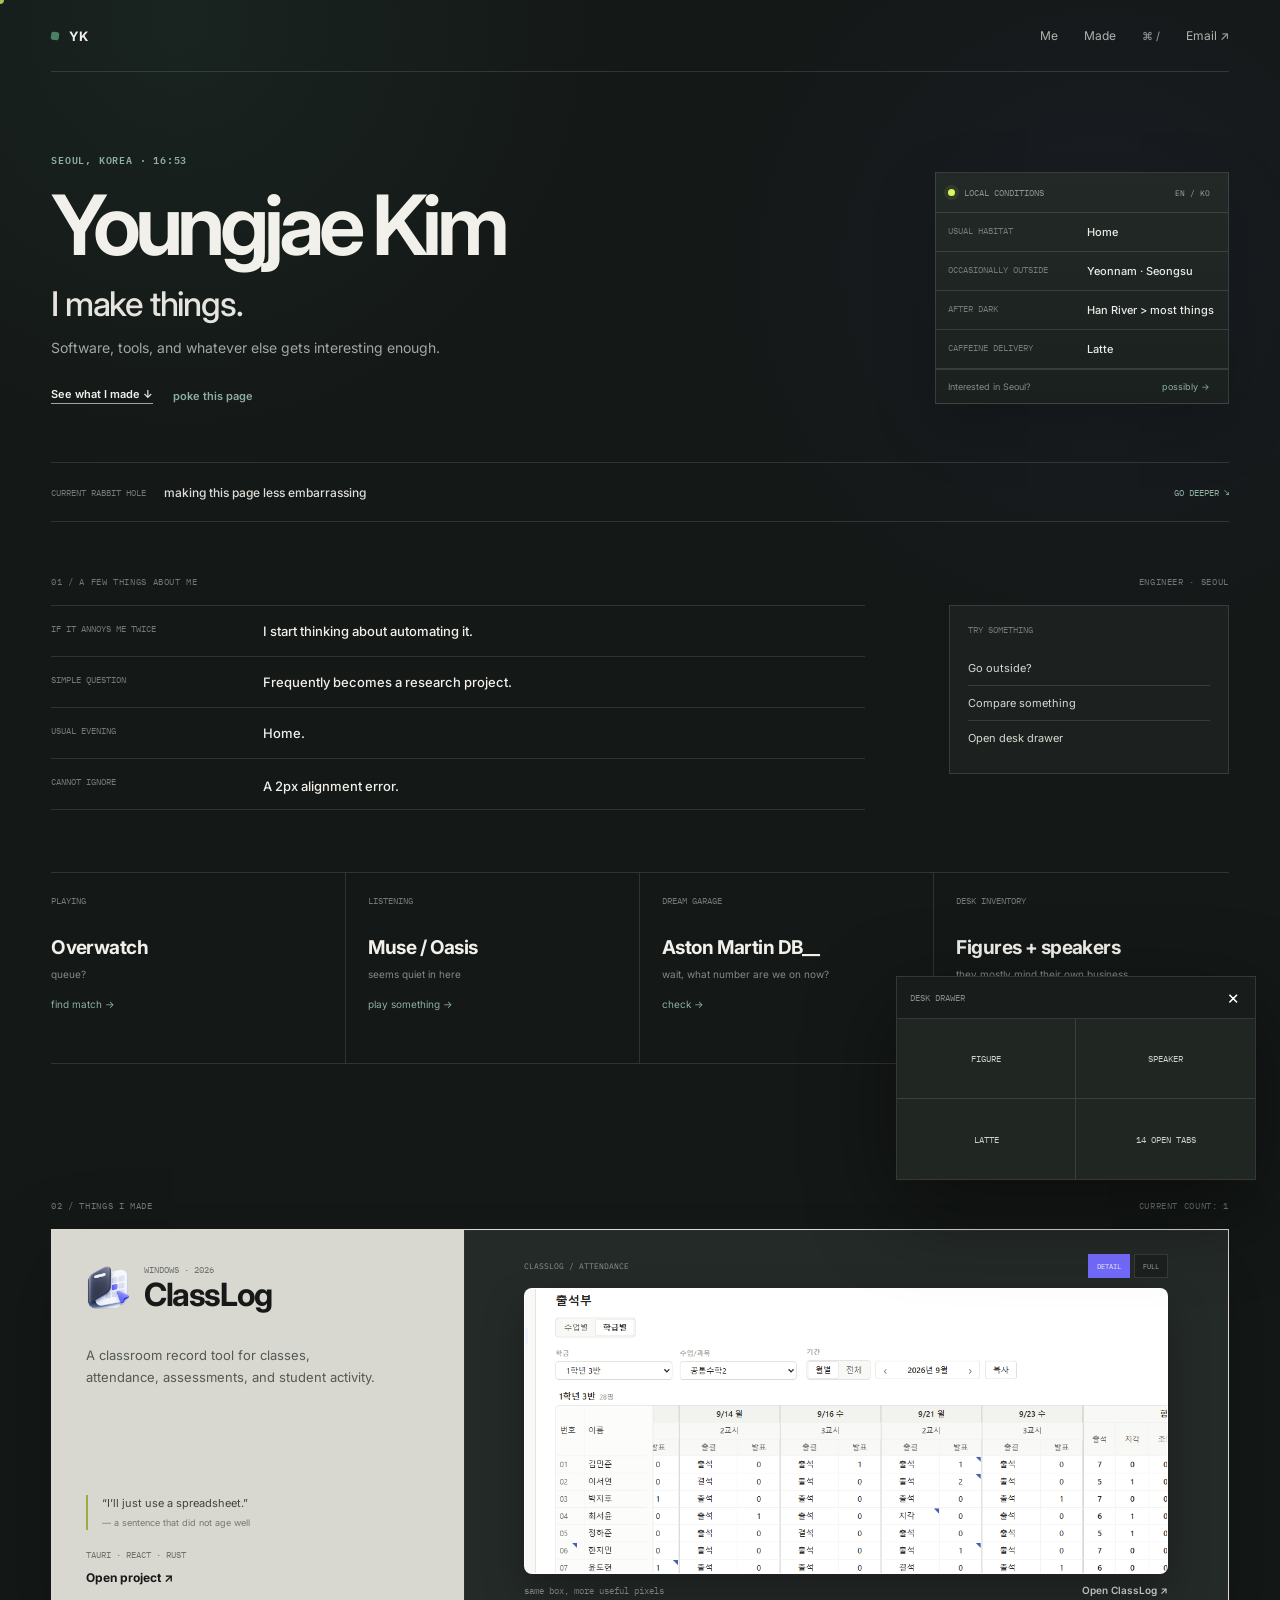
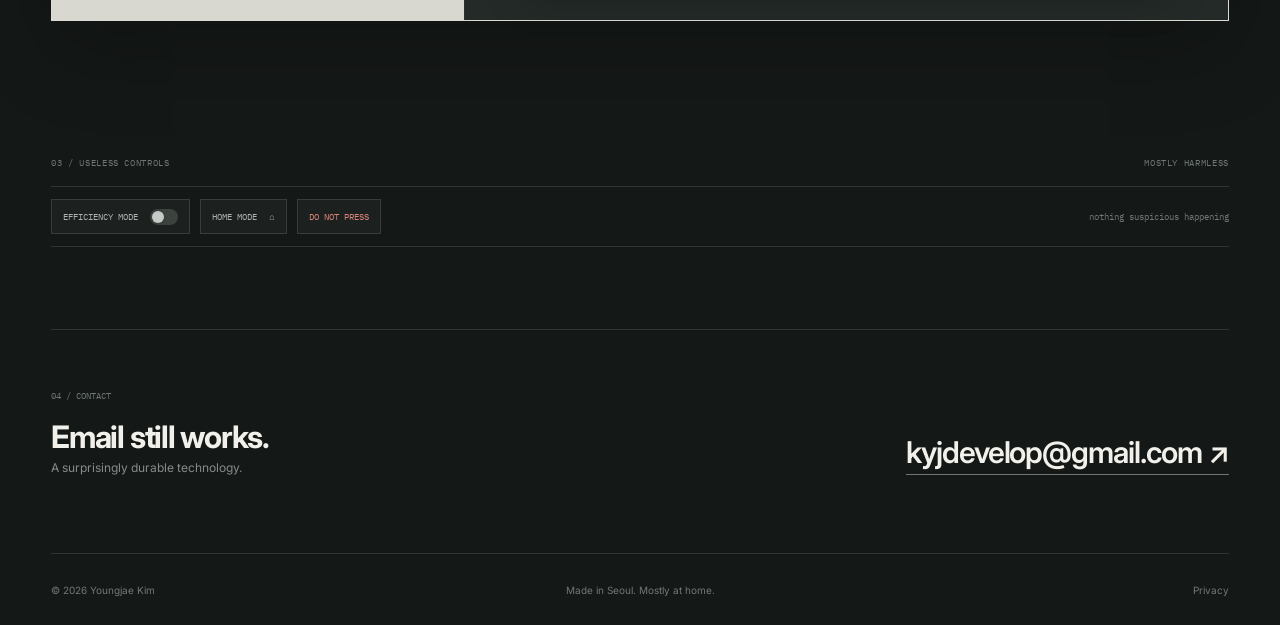
==== commit 2a47c7be: "Add files via upload" ====
--- a/index.html
+++ b/index.html
@@ -13,7 +13,7 @@
   <link rel="preconnect" href="https://fonts.googleapis.com">
   <link rel="preconnect" href="https://fonts.gstatic.com" crossorigin>
   <link href="https://fonts.googleapis.com/css2?family=IBM+Plex+Mono:wght@400;500;600&family=Inter:wght@400;500;600;700&display=swap" rel="stylesheet">
-  <link rel="stylesheet" href="/styles.css">
+  <link rel="stylesheet" href="/styles.css?v=15.1">
 </head>
 <body>
   <div class="cursor-dot" id="cursor-dot" aria-hidden="true"></div>
@@ -259,12 +259,95 @@
   </div>
 
   <div class="band-stage" id="band-stage" aria-hidden="true">
-    <div class="band-light light-a"></div>
-    <div class="band-light light-b"></div>
-    <div class="musician guitarist g1"><div class="head"></div><div class="body"></div><div class="leg l"></div><div class="leg r"></div><div class="guitar"><i></i></div></div>
-    <div class="musician drummer"><div class="head"></div><div class="body"></div><div class="drum"></div><div class="stick s1"></div><div class="stick s2"></div></div>
-    <div class="musician guitarist g2"><div class="head"></div><div class="body"></div><div class="leg l"></div><div class="leg r"></div><div class="guitar"><i></i></div></div>
-    <div class="band-label mono">LIVE, FOR NO PARTICULAR REASON</div>
+    <div class="band-shell">
+      <div class="band-label mono">LIVE, FOR NO PARTICULAR REASON</div>
+      <div class="stage-light stage-light-left"></div>
+      <div class="stage-light stage-light-right"></div>
+
+      <svg class="band-svg" viewBox="0 0 720 240" role="img" aria-label="A tiny three-piece band">
+        <defs>
+          <linearGradient id="stageGlow" x1="0" x2="1">
+            <stop offset="0" stop-color="#756cff" stop-opacity=".18"/>
+            <stop offset=".55" stop-color="#315b49" stop-opacity=".08"/>
+            <stop offset="1" stop-color="#ddf45b" stop-opacity=".12"/>
+          </linearGradient>
+          <filter id="softShadow" x="-30%" y="-30%" width="160%" height="160%">
+            <feDropShadow dx="0" dy="9" stdDeviation="7" flood-color="#000" flood-opacity=".38"/>
+          </filter>
+        </defs>
+
+        <rect x="0" y="0" width="720" height="240" fill="url(#stageGlow)"/>
+        <ellipse cx="360" cy="216" rx="286" ry="15" fill="#080b0a" opacity=".68"/>
+
+        <!-- LEFT GUITARIST -->
+        <g class="performer performer-left" filter="url(#softShadow)">
+          <circle cx="176" cy="67" r="19" fill="#d7dad6"/>
+          <path d="M159 65c3-22 35-28 40-4-9-8-27-8-40 4Z" fill="#111513"/>
+          <path d="M160 87 Q176 78 192 87 L203 145 Q176 158 149 145 Z" fill="#5d6560"/>
+          <path d="M159 144 L151 205" stroke="#151917" stroke-width="10" stroke-linecap="round"/>
+          <path d="M190 144 L199 205" stroke="#151917" stroke-width="10" stroke-linecap="round"/>
+          <path d="M158 103 L122 130" stroke="#d7dad6" stroke-width="8" stroke-linecap="round"/>
+          <g class="guitar-left">
+            <path d="M111 126 C92 117 77 130 82 145 C88 162 112 161 127 151 C139 143 144 126 131 119 C123 115 116 119 111 126 Z"
+                  fill="#756cff" stroke="#0b0e0d" stroke-width="4"/>
+            <rect x="123" y="130" width="86" height="10" rx="4" fill="#b9bcb8" stroke="#0b0e0d" stroke-width="4" transform="rotate(-13 123 130)"/>
+            <circle cx="112" cy="141" r="6" fill="#101412"/>
+          </g>
+          <path class="strum-arm" d="M190 104 L151 135" stroke="#d7dad6" stroke-width="8" stroke-linecap="round"/>
+        </g>
+
+        <!-- DRUM KIT -->
+        <g class="drum-kit" filter="url(#softShadow)">
+          <ellipse cx="360" cy="180" rx="48" ry="38" fill="#252b28" stroke="#0b0e0d" stroke-width="5"/>
+          <ellipse cx="360" cy="180" rx="32" ry="24" fill="#4b554f"/>
+          <circle cx="306" cy="162" r="25" fill="#303733" stroke="#0b0e0d" stroke-width="5"/>
+          <circle cx="414" cy="162" r="25" fill="#303733" stroke="#0b0e0d" stroke-width="5"/>
+          <path d="M295 136 L280 102" stroke="#9da39e" stroke-width="4"/>
+          <path d="M425 136 L442 101" stroke="#9da39e" stroke-width="4"/>
+          <ellipse cx="275" cy="96" rx="31" ry="7" fill="#b9bd8a" stroke="#0b0e0d" stroke-width="4"/>
+          <ellipse cx="447" cy="95" rx="31" ry="7" fill="#b9bd8a" stroke="#0b0e0d" stroke-width="4"/>
+        </g>
+
+        <!-- DRUMMER -->
+        <g class="performer drummer-person" filter="url(#softShadow)">
+          <circle cx="360" cy="67" r="19" fill="#d7dad6"/>
+          <path d="M343 64c7-23 37-19 40 2-12-7-27-8-40-2Z" fill="#111513"/>
+          <path d="M344 89 Q360 79 376 89 L381 135 Q360 145 339 135 Z" fill="#69726c"/>
+          <path class="drum-arm drum-arm-left" d="M347 100 L316 130" stroke="#d7dad6" stroke-width="8" stroke-linecap="round"/>
+          <path class="drum-arm drum-arm-right" d="M373 100 L405 126" stroke="#d7dad6" stroke-width="8" stroke-linecap="round"/>
+          <path class="drum-stick drum-stick-left" d="M316 130 L292 103" stroke="#ded4a9" stroke-width="4" stroke-linecap="round"/>
+          <path class="drum-stick drum-stick-right" d="M405 126 L432 102" stroke="#ded4a9" stroke-width="4" stroke-linecap="round"/>
+        </g>
+
+        <!-- RIGHT BASSIST -->
+        <g class="performer performer-right" filter="url(#softShadow)">
+          <circle cx="546" cy="67" r="19" fill="#d7dad6"/>
+          <path d="M528 63c5-22 35-22 38 2-10-6-25-8-38-2Z" fill="#111513"/>
+          <path d="M529 87 Q546 79 562 88 L574 146 Q547 158 519 145 Z" fill="#626a65"/>
+          <path d="M531 145 L522 205" stroke="#151917" stroke-width="10" stroke-linecap="round"/>
+          <path d="M560 145 L571 205" stroke="#151917" stroke-width="10" stroke-linecap="round"/>
+          <path d="M533 104 L503 130" stroke="#d7dad6" stroke-width="8" stroke-linecap="round"/>
+          <g class="guitar-right">
+            <path d="M492 126 C472 117 459 131 465 147 C471 161 493 161 509 151 C523 142 525 126 513 119 C504 114 497 119 492 126 Z"
+                  fill="#4b8067" stroke="#0b0e0d" stroke-width="4"/>
+            <rect x="504" y="131" width="91" height="10" rx="4" fill="#b9bcb8" stroke="#0b0e0d" stroke-width="4" transform="rotate(12 504 131)"/>
+            <circle cx="494" cy="141" r="6" fill="#101412"/>
+          </g>
+          <path class="strum-arm" d="M560 104 L520 136" stroke="#d7dad6" stroke-width="8" stroke-linecap="round"/>
+        </g>
+
+        <g class="eq-bars" opacity=".75">
+          <rect x="25" y="197" width="6" height="12" rx="3"/>
+          <rect x="36" y="190" width="6" height="19" rx="3"/>
+          <rect x="47" y="183" width="6" height="26" rx="3"/>
+          <rect x="58" y="193" width="6" height="16" rx="3"/>
+          <rect x="657" y="191" width="6" height="18" rx="3"/>
+          <rect x="668" y="180" width="6" height="29" rx="3"/>
+          <rect x="679" y="187" width="6" height="22" rx="3"/>
+          <rect x="690" y="196" width="6" height="13" rx="3"/>
+        </g>
+      </svg>
+    </div>
   </div>
 
   <div class="car-stage" id="car-stage" aria-hidden="true">
@@ -340,6 +423,6 @@
     </form>
   </dialog>
 
-  <script src="/script.js"></script>
+  <script src="/script.js?v=15.1"></script>
 </body>
 </html>
--- a/styles.css
+++ b/styles.css
@@ -324,4 +324,261 @@
   .command-list button{grid-template-columns:30px 1fr}
   .command-list button small{grid-column:2}
 }
-\n\n/* ===== V15: SEOUL AFTER DARK ===== */\n:root{\n  --bg:#141817;--paper:#1c211f;--ink:#f1f0ea;--muted:#a2a7a2;--quiet:#777e79;\n  --line:rgba(241,240,234,.13);--green:#315b49;--acid:#ddf45b;--violet:#756cff;--red:#d76b5f;\n}\nhtml{background:#141817}\nbody{color:#f1f0ea;background:radial-gradient(circle at 14% 1%,rgba(49,91,73,.17),transparent 28rem),radial-gradient(circle at 86% 12%,rgba(117,108,255,.055),transparent 24rem),#141817}\n.cursor-dot{background:#ddf45b;mix-blend-mode:screen}\n.toast{background:#0e1110;color:#fff;border-color:rgba(255,255,255,.16);box-shadow:0 16px 50px rgba(0,0,0,.28)}\n.topbar{border-color:var(--line)} .topbar nav{color:#b0b4b0}.topbar nav a:hover{color:#fff}.brand-mark{background:#4b8067}.brand:hover .brand-mark{background:#ddf45b}.nav-command{color:#9fa49f}.nav-command:hover{color:#ddf45b}\n.eyebrow{color:#8caf9f}.hero-line{color:#e5e4de}.hero-sub{color:#a2a7a2}.hero-actions a{border-color:rgba(255,255,255,.6)}.hero-actions button{color:#8caf9f}.hero-actions button:hover{color:#ddf45b}\n.seoul-card{background:linear-gradient(180deg,rgba(35,42,39,.94),rgba(27,32,30,.94));border-color:var(--line);box-shadow:0 22px 60px rgba(0,0,0,.18)}\n.seoul-card:hover{border-color:rgba(221,244,91,.22)}.seoul-card-head{color:#8b918d;border-color:var(--line)}.live-dot{background:#ddf45b;box-shadow:0 0 0 4px rgba(221,244,91,.08)}.korean-toggle{color:#a0a6a1}.korean-toggle:hover{color:#fff}.seoul-card dl>div{border-color:var(--line)}.seoul-card dt{color:#727a75}.seoul-card dd{color:#ecebe5}.seoul-footer{color:#858b87;border-color:var(--line)}.seoul-footer button{color:#8caf9f}.seoul-footer button:hover{color:#ddf45b}\n.ticker{border-color:var(--line)}.ticker>span{color:#737a75}.ticker strong{color:#deddd7}.ticker-button{color:#8caf9f}.ticker-button:hover{color:#ddf45b}\n.section-head{color:#707873}\n.facts-layout{display:grid;grid-template-columns:1fr 280px;gap:84px;align-items:start}.fact-stack{border-top:1px solid var(--line)}.fact-row{width:100%;display:grid;grid-template-columns:190px 1fr;gap:22px;padding:17px 0;border:0;border-bottom:1px solid var(--line);background:none;text-align:left;color:inherit}.fact-row span{font-size:9px;color:#737a75}.fact-row strong{font-size:13px;font-weight:500}.fact-button{cursor:pointer}.fact-button:hover{background:rgba(255,255,255,.015)}.fact-button.fixed .misaligned{color:#ddf45b}.tiny-panel{border:1px solid var(--line);background:#1c211f;padding:18px}.tiny-panel>span{display:block;margin-bottom:16px;color:#717873;font-size:9px}.tiny-panel button{width:100%;padding:10px 0;border:0;border-bottom:1px solid var(--line);background:none;color:#d9d8d2;text-align:left;cursor:pointer;font-size:11px;transition:padding .15s ease,color .15s ease}.tiny-panel button:last-child{border-bottom:0}.tiny-panel button:hover{color:#ddf45b;padding-left:6px}\n.personal-grid{border-color:var(--line)}.personal-card{border-color:var(--line)}.personal-card:hover{background:rgba(255,255,255,.02)}.personal-card>span{color:#737a75}.personal-card>small{color:#838a85}.card-action{color:#8caf9f}.card-action:hover{color:#ddf45b}\n.project{background:#d8d7d0;color:#171918;border:1px solid rgba(255,255,255,.04);box-shadow:0 26px 80px rgba(0,0,0,.22)}.project-copy{padding-left:34px}.project-meta,.stack{color:#6e736f}.project-blurb{color:#545955}.project-bottom blockquote{color:#3f433f;border-left-color:#9aae40}.project-bottom blockquote span{color:#737873}.project-link:hover{color:#173b2c}.project-screen{background:linear-gradient(rgba(255,255,255,.028) 1px,transparent 1px),linear-gradient(90deg,rgba(255,255,255,.028) 1px,transparent 1px),#242a28;color:#c7cbc7}.screen-toolbar,.screen-bottom{color:#8c928e}.view-button{border-color:rgba(255,255,255,.12);background:#1d2220;color:#a7aca8}.view-button.is-active{background:#756cff;border-color:#756cff;color:#fff}.screen-frame{border-color:rgba(255,255,255,.1);box-shadow:0 20px 42px rgba(0,0,0,.26)}.screen-bottom>a{color:#d9dcd9}.screen-bottom>a:hover{color:#ddf45b}\n.utility-button{background:#1c211f;color:#aeb3ae;border-color:var(--line)}.utility-button:hover{border-color:rgba(221,244,91,.3);color:#fff}.utility-button.danger{color:#d98479}.switch{background:#3c433f}.switch i{background:#c6c9c6}.system-message{color:#717873}.contact{border-color:var(--line)}.contact>div>p:first-child{color:#707873}.contact .optional-copy{color:#868c87}.contact>a{border-color:#6f7772}.contact>a:hover{color:#ddf45b;border-color:#ddf45b}footer{border-color:var(--line);color:#727974}\n.robot-head{border-color:#0d100f;background:#b9bfba}.robot-head i{background:#ddf45b;box-shadow:0 0 10px rgba(221,244,91,.5)}.antenna{background:#0d100f}.antenna::after{background:#756cff}.robot-body{border-color:#0d100f;background:#969f98}.robot-arm,.robot-leg{background:#0d100f}\n.match-overlay{background:rgba(6,8,7,.48);backdrop-filter:blur(4px)}.match-panel{background:#1a201e;border-color:rgba(255,255,255,.12);box-shadow:0 20px 70px rgba(0,0,0,.4)}.match-panel strong{color:#ddf45b}\ndialog{background:#1b211e;color:#f1f0ea;border-color:var(--line);box-shadow:0 26px 80px rgba(0,0,0,.42)}dialog::backdrop{background:rgba(6,8,7,.52);backdrop-filter:blur(3px)}.dialog-head{color:#858c87;border-color:var(--line)}.dialog-head button{color:#fff}.dialog-body p{color:#a2a7a2}.dialog-actions button{background:#202622;color:#fff;border-color:var(--line)}.dialog-actions button:first-child{background:#d8d7d0;color:#171918;border-color:#d8d7d0}.command-list button{color:#fff;border-color:var(--line)}.command-list button:hover{background:#222825}.command-list button>span{color:#ddf45b}.command-list button small{color:#838a85}.command-hint{color:#737a75;border-color:var(--line)}\nbody.home-mode::after{background:#d8d7d0;color:#171918}body.chaos{background:radial-gradient(circle at 87% 8%,rgba(117,108,255,.18),transparent 24rem),radial-gradient(circle at 7% 76%,rgba(221,244,91,.11),transparent 20rem),#141817}\nbody.efficiency .hero-sub,body.efficiency .seoul-footer,body.efficiency .tiny-panel{display:none}\n\n/* tiny band */\n.band-stage{position:fixed;left:50%;bottom:-220px;z-index:930;width:min(620px,92vw);height:190px;transform:translateX(-50%);pointer-events:none;opacity:0;border:1px solid rgba(255,255,255,.12);background:linear-gradient(180deg,rgba(117,108,255,.16),transparent 45%),#111514;box-shadow:0 30px 100px rgba(0,0,0,.42);overflow:hidden}.band-stage.active{animation:band-enter 5.7s cubic-bezier(.2,.8,.2,1) forwards}@keyframes band-enter{0%{bottom:-220px;opacity:0}12%{bottom:24px;opacity:1}78%{bottom:24px;opacity:1}100%{bottom:-220px;opacity:0}}.band-light{position:absolute;top:-80px;width:180px;height:240px;background:linear-gradient(180deg,rgba(117,108,255,.22),transparent 80%);transform:rotate(16deg)}.light-a{left:70px}.light-b{right:70px;transform:rotate(-16deg);background:linear-gradient(180deg,rgba(221,244,91,.18),transparent 80%)}.musician{position:absolute;bottom:24px;width:80px;height:125px}.g1{left:90px}.drummer{left:50%;transform:translateX(-50%)}.g2{right:90px}.musician .head{position:absolute;left:29px;top:4px;width:23px;height:23px;border-radius:50%;background:#c9cbc8;border:2px solid #0c0f0e}.musician .body{position:absolute;left:26px;top:30px;width:29px;height:52px;border-radius:12px 12px 8px 8px;background:#6f756f;border:2px solid #0c0f0e}.musician .leg{position:absolute;top:80px;width:5px;height:38px;background:#0c0f0e;transform-origin:50% 0}.musician .leg.l{left:32px;transform:rotate(7deg)}.musician .leg.r{right:32px;transform:rotate(-7deg)}.guitar{position:absolute;left:5px;top:48px;width:72px;height:28px;border:2px solid #0c0f0e;border-radius:50% 18% 45% 22%;background:#756cff;transform:rotate(-16deg);animation:strum .25s ease-in-out infinite alternate}.g2 .guitar{background:#4b8067;transform:rotate(16deg)}.guitar::after{content:"";position:absolute;right:-32px;top:9px;width:36px;height:6px;background:#b7b9b6;border:2px solid #0c0f0e;border-left:0}.guitar i{position:absolute;left:28px;top:8px;width:8px;height:8px;border-radius:50%;background:#0c0f0e}@keyframes strum{from{translate:0 -1px}to{translate:0 2px}}.drummer .drum{position:absolute;left:5px;bottom:0;width:70px;height:47px;border-radius:50%;background:#2f3532;border:2px solid #0c0f0e;box-shadow:inset 0 0 0 7px #565d58}.stick{position:absolute;top:45px;width:3px;height:42px;background:#d4d0bf;transform-origin:50% 100%;animation:drumstick .35s ease-in-out infinite alternate}.stick.s1{left:23px;transform:rotate(28deg)}.stick.s2{right:23px;animation-delay:.17s;transform:rotate(-28deg)}@keyframes drumstick{from{rotate:-12deg}to{rotate:18deg}}.band-label{position:absolute;left:14px;top:12px;font-size:8px;letter-spacing:.1em;color:#8a918c}\n\n/* car */\n.car-stage{position:fixed;left:0;right:0;bottom:18px;height:90px;z-index:910;pointer-events:none;overflow:hidden;display:none}.car-stage.active{display:block}.car{position:absolute;left:-250px;bottom:8px;width:210px;height:60px;animation:drive-by 3.2s cubic-bezier(.2,.7,.15,1) forwards}@keyframes drive-by{0%{left:-250px}72%{left:calc(100% + 20px)}100%{left:calc(100% + 260px)}}.car-body{position:absolute;left:8px;bottom:12px;width:195px;height:35px;background:linear-gradient(90deg,#18382d,#35604e 55%,#1b3e31);clip-path:polygon(0 58%,9% 25%,64% 16%,82% 25%,100% 55%,96% 84%,7% 84%);border-radius:16px}.car-roof{position:absolute;left:67px;bottom:41px;width:85px;height:27px;background:#18382d;clip-path:polygon(18% 100%,35% 14%,72% 12%,100% 100%)}.wheel{position:absolute;bottom:0;width:28px;height:28px;border-radius:50%;background:#080a09;border:5px solid #343a36;box-shadow:inset 0 0 0 3px #8b918c}.w1{left:38px}.w2{right:28px}.headlight{position:absolute;right:5px;bottom:28px;width:18px;height:6px;border-radius:8px;background:#ddf45b;box-shadow:0 0 22px 8px rgba(221,244,91,.35)}\n\n/* compare + drawer */\n.compare-dialog{width:min(520px,calc(100% - 40px))}.compare-table{display:grid;grid-template-columns:1.2fr 1fr 1fr;border-top:1px solid rgba(23,25,24,.17);border-left:1px solid rgba(23,25,24,.17);margin:18px;background:#efeee8;color:#171918}.compare-table>*{margin:0;padding:10px;border-right:1px solid rgba(23,25,24,.17);border-bottom:1px solid rgba(23,25,24,.17);font-size:10px}.compare-table strong{font-size:10px}.compare-table span{color:#6b706c}.compare-table b{font-weight:500}.compare-verdict{padding:0 18px 18px;margin:0;color:#8c938e;font-size:8px}.desk-drawer{position:fixed;right:24px;bottom:-280px;z-index:940;width:min(360px,calc(100% - 40px));border:1px solid var(--line);background:#181d1b;color:#fff;box-shadow:0 28px 90px rgba(0,0,0,.42);transition:bottom .35s cubic-bezier(.2,.8,.2,1)}.desk-drawer.open{bottom:24px}.drawer-head{min-height:42px;padding:0 10px 0 13px;display:flex;align-items:center;justify-content:space-between;border-bottom:1px solid var(--line)}.drawer-head span{font-size:9px;color:#858c87}.drawer-head button{border:0;background:none;color:#fff;font-size:19px;cursor:pointer}.drawer-grid{display:grid;grid-template-columns:1fr 1fr}.drawer-grid button{min-height:80px;border:0;border-right:1px solid var(--line);border-bottom:1px solid var(--line);background:#202622;color:#cbd0cc;cursor:pointer;font-family:"IBM Plex Mono",monospace;font-size:9px}.drawer-grid button:nth-child(2n){border-right:0}.drawer-grid button:nth-last-child(-n+2){border-bottom:0}.drawer-grid button:hover{background:#2a312d;color:#ddf45b}\n\n@media(max-width:880px){.facts-layout{grid-template-columns:1fr;gap:36px}.tiny-panel{max-width:420px}}\n@media(max-width:620px){.fact-row{grid-template-columns:1fr;gap:7px}.g1{left:48px}.g2{right:48px}}\n+
+
+/* ===== V15: SEOUL AFTER DARK ===== */
+:root{
+  --bg:#141817;--paper:#1c211f;--ink:#f1f0ea;--muted:#a2a7a2;--quiet:#777e79;
+  --line:rgba(241,240,234,.13);--green:#315b49;--acid:#ddf45b;--violet:#756cff;--red:#d76b5f;
+}
+html{background:#141817}
+body{color:#f1f0ea;background:radial-gradient(circle at 14% 1%,rgba(49,91,73,.17),transparent 28rem),radial-gradient(circle at 86% 12%,rgba(117,108,255,.055),transparent 24rem),#141817}
+.cursor-dot{background:#ddf45b;mix-blend-mode:screen}
+.toast{background:#0e1110;color:#fff;border-color:rgba(255,255,255,.16);box-shadow:0 16px 50px rgba(0,0,0,.28)}
+.topbar{border-color:var(--line)} .topbar nav{color:#b0b4b0}.topbar nav a:hover{color:#fff}.brand-mark{background:#4b8067}.brand:hover .brand-mark{background:#ddf45b}.nav-command{color:#9fa49f}.nav-command:hover{color:#ddf45b}
+.eyebrow{color:#8caf9f}.hero-line{color:#e5e4de}.hero-sub{color:#a2a7a2}.hero-actions a{border-color:rgba(255,255,255,.6)}.hero-actions button{color:#8caf9f}.hero-actions button:hover{color:#ddf45b}
+.seoul-card{background:linear-gradient(180deg,rgba(35,42,39,.94),rgba(27,32,30,.94));border-color:var(--line);box-shadow:0 22px 60px rgba(0,0,0,.18)}
+.seoul-card:hover{border-color:rgba(221,244,91,.22)}.seoul-card-head{color:#8b918d;border-color:var(--line)}.live-dot{background:#ddf45b;box-shadow:0 0 0 4px rgba(221,244,91,.08)}.korean-toggle{color:#a0a6a1}.korean-toggle:hover{color:#fff}.seoul-card dl>div{border-color:var(--line)}.seoul-card dt{color:#727a75}.seoul-card dd{color:#ecebe5}.seoul-footer{color:#858b87;border-color:var(--line)}.seoul-footer button{color:#8caf9f}.seoul-footer button:hover{color:#ddf45b}
+.ticker{border-color:var(--line)}.ticker>span{color:#737a75}.ticker strong{color:#deddd7}.ticker-button{color:#8caf9f}.ticker-button:hover{color:#ddf45b}
+.section-head{color:#707873}
+.facts-layout{display:grid;grid-template-columns:1fr 280px;gap:84px;align-items:start}.fact-stack{border-top:1px solid var(--line)}.fact-row{width:100%;display:grid;grid-template-columns:190px 1fr;gap:22px;padding:17px 0;border:0;border-bottom:1px solid var(--line);background:none;text-align:left;color:inherit}.fact-row span{font-size:9px;color:#737a75}.fact-row strong{font-size:13px;font-weight:500}.fact-button{cursor:pointer}.fact-button:hover{background:rgba(255,255,255,.015)}.fact-button.fixed .misaligned{color:#ddf45b}.tiny-panel{border:1px solid var(--line);background:#1c211f;padding:18px}.tiny-panel>span{display:block;margin-bottom:16px;color:#717873;font-size:9px}.tiny-panel button{width:100%;padding:10px 0;border:0;border-bottom:1px solid var(--line);background:none;color:#d9d8d2;text-align:left;cursor:pointer;font-size:11px;transition:padding .15s ease,color .15s ease}.tiny-panel button:last-child{border-bottom:0}.tiny-panel button:hover{color:#ddf45b;padding-left:6px}
+.personal-grid{border-color:var(--line)}.personal-card{border-color:var(--line)}.personal-card:hover{background:rgba(255,255,255,.02)}.personal-card>span{color:#737a75}.personal-card>small{color:#838a85}.card-action{color:#8caf9f}.card-action:hover{color:#ddf45b}
+.project{background:#d8d7d0;color:#171918;border:1px solid rgba(255,255,255,.04);box-shadow:0 26px 80px rgba(0,0,0,.22)}.project-copy{padding-left:34px}.project-meta,.stack{color:#6e736f}.project-blurb{color:#545955}.project-bottom blockquote{color:#3f433f;border-left-color:#9aae40}.project-bottom blockquote span{color:#737873}.project-link:hover{color:#173b2c}.project-screen{background:linear-gradient(rgba(255,255,255,.028) 1px,transparent 1px),linear-gradient(90deg,rgba(255,255,255,.028) 1px,transparent 1px),#242a28;color:#c7cbc7}.screen-toolbar,.screen-bottom{color:#8c928e}.view-button{border-color:rgba(255,255,255,.12);background:#1d2220;color:#a7aca8}.view-button.is-active{background:#756cff;border-color:#756cff;color:#fff}.screen-frame{border-color:rgba(255,255,255,.1);box-shadow:0 20px 42px rgba(0,0,0,.26)}.screen-bottom>a{color:#d9dcd9}.screen-bottom>a:hover{color:#ddf45b}
+.utility-button{background:#1c211f;color:#aeb3ae;border-color:var(--line)}.utility-button:hover{border-color:rgba(221,244,91,.3);color:#fff}.utility-button.danger{color:#d98479}.switch{background:#3c433f}.switch i{background:#c6c9c6}.system-message{color:#717873}.contact{border-color:var(--line)}.contact>div>p:first-child{color:#707873}.contact .optional-copy{color:#868c87}.contact>a{border-color:#6f7772}.contact>a:hover{color:#ddf45b;border-color:#ddf45b}footer{border-color:var(--line);color:#727974}
+.robot-head{border-color:#0d100f;background:#b9bfba}.robot-head i{background:#ddf45b;box-shadow:0 0 10px rgba(221,244,91,.5)}.antenna{background:#0d100f}.antenna::after{background:#756cff}.robot-body{border-color:#0d100f;background:#969f98}.robot-arm,.robot-leg{background:#0d100f}
+.match-overlay{background:rgba(6,8,7,.48);backdrop-filter:blur(4px)}.match-panel{background:#1a201e;border-color:rgba(255,255,255,.12);box-shadow:0 20px 70px rgba(0,0,0,.4)}.match-panel strong{color:#ddf45b}
+dialog{background:#1b211e;color:#f1f0ea;border-color:var(--line);box-shadow:0 26px 80px rgba(0,0,0,.42)}dialog::backdrop{background:rgba(6,8,7,.52);backdrop-filter:blur(3px)}.dialog-head{color:#858c87;border-color:var(--line)}.dialog-head button{color:#fff}.dialog-body p{color:#a2a7a2}.dialog-actions button{background:#202622;color:#fff;border-color:var(--line)}.dialog-actions button:first-child{background:#d8d7d0;color:#171918;border-color:#d8d7d0}.command-list button{color:#fff;border-color:var(--line)}.command-list button:hover{background:#222825}.command-list button>span{color:#ddf45b}.command-list button small{color:#838a85}.command-hint{color:#737a75;border-color:var(--line)}
+body.home-mode::after{background:#d8d7d0;color:#171918}body.chaos{background:radial-gradient(circle at 87% 8%,rgba(117,108,255,.18),transparent 24rem),radial-gradient(circle at 7% 76%,rgba(221,244,91,.11),transparent 20rem),#141817}
+body.efficiency .hero-sub,body.efficiency .seoul-footer,body.efficiency .tiny-panel{display:none}
+
+/* tiny band */
+.band-stage{position:fixed;left:50%;bottom:-220px;z-index:930;width:min(620px,92vw);height:190px;transform:translateX(-50%);pointer-events:none;opacity:0;border:1px solid rgba(255,255,255,.12);background:linear-gradient(180deg,rgba(117,108,255,.16),transparent 45%),#111514;box-shadow:0 30px 100px rgba(0,0,0,.42);overflow:hidden}.band-stage.active{animation:band-enter 5.7s cubic-bezier(.2,.8,.2,1) forwards}@keyframes band-enter{0%{bottom:-220px;opacity:0}12%{bottom:24px;opacity:1}78%{bottom:24px;opacity:1}100%{bottom:-220px;opacity:0}}.band-light{position:absolute;top:-80px;width:180px;height:240px;background:linear-gradient(180deg,rgba(117,108,255,.22),transparent 80%);transform:rotate(16deg)}.light-a{left:70px}.light-b{right:70px;transform:rotate(-16deg);background:linear-gradient(180deg,rgba(221,244,91,.18),transparent 80%)}.musician{position:absolute;bottom:24px;width:80px;height:125px}.g1{left:90px}.drummer{left:50%;transform:translateX(-50%)}.g2{right:90px}.musician .head{position:absolute;left:29px;top:4px;width:23px;height:23px;border-radius:50%;background:#c9cbc8;border:2px solid #0c0f0e}.musician .body{position:absolute;left:26px;top:30px;width:29px;height:52px;border-radius:12px 12px 8px 8px;background:#6f756f;border:2px solid #0c0f0e}.musician .leg{position:absolute;top:80px;width:5px;height:38px;background:#0c0f0e;transform-origin:50% 0}.musician .leg.l{left:32px;transform:rotate(7deg)}.musician .leg.r{right:32px;transform:rotate(-7deg)}.guitar{position:absolute;left:5px;top:48px;width:72px;height:28px;border:2px solid #0c0f0e;border-radius:50% 18% 45% 22%;background:#756cff;transform:rotate(-16deg);animation:strum .25s ease-in-out infinite alternate}.g2 .guitar{background:#4b8067;transform:rotate(16deg)}.guitar::after{content:"";position:absolute;right:-32px;top:9px;width:36px;height:6px;background:#b7b9b6;border:2px solid #0c0f0e;border-left:0}.guitar i{position:absolute;left:28px;top:8px;width:8px;height:8px;border-radius:50%;background:#0c0f0e}@keyframes strum{from{translate:0 -1px}to{translate:0 2px}}.drummer .drum{position:absolute;left:5px;bottom:0;width:70px;height:47px;border-radius:50%;background:#2f3532;border:2px solid #0c0f0e;box-shadow:inset 0 0 0 7px #565d58}.stick{position:absolute;top:45px;width:3px;height:42px;background:#d4d0bf;transform-origin:50% 100%;animation:drumstick .35s ease-in-out infinite alternate}.stick.s1{left:23px;transform:rotate(28deg)}.stick.s2{right:23px;animation-delay:.17s;transform:rotate(-28deg)}@keyframes drumstick{from{rotate:-12deg}to{rotate:18deg}}.band-label{position:absolute;left:14px;top:12px;font-size:8px;letter-spacing:.1em;color:#8a918c}
+
+/* car */
+.car-stage{position:fixed;left:0;right:0;bottom:18px;height:90px;z-index:910;pointer-events:none;overflow:hidden;display:none}.car-stage.active{display:block}.car{position:absolute;left:-250px;bottom:8px;width:210px;height:60px;animation:drive-by 3.2s cubic-bezier(.2,.7,.15,1) forwards}@keyframes drive-by{0%{left:-250px}72%{left:calc(100% + 20px)}100%{left:calc(100% + 260px)}}.car-body{position:absolute;left:8px;bottom:12px;width:195px;height:35px;background:linear-gradient(90deg,#18382d,#35604e 55%,#1b3e31);clip-path:polygon(0 58%,9% 25%,64% 16%,82% 25%,100% 55%,96% 84%,7% 84%);border-radius:16px}.car-roof{position:absolute;left:67px;bottom:41px;width:85px;height:27px;background:#18382d;clip-path:polygon(18% 100%,35% 14%,72% 12%,100% 100%)}.wheel{position:absolute;bottom:0;width:28px;height:28px;border-radius:50%;background:#080a09;border:5px solid #343a36;box-shadow:inset 0 0 0 3px #8b918c}.w1{left:38px}.w2{right:28px}.headlight{position:absolute;right:5px;bottom:28px;width:18px;height:6px;border-radius:8px;background:#ddf45b;box-shadow:0 0 22px 8px rgba(221,244,91,.35)}
+
+/* compare + drawer */
+.compare-dialog{width:min(520px,calc(100% - 40px))}.compare-table{display:grid;grid-template-columns:1.2fr 1fr 1fr;border-top:1px solid rgba(23,25,24,.17);border-left:1px solid rgba(23,25,24,.17);margin:18px;background:#efeee8;color:#171918}.compare-table>*{margin:0;padding:10px;border-right:1px solid rgba(23,25,24,.17);border-bottom:1px solid rgba(23,25,24,.17);font-size:10px}.compare-table strong{font-size:10px}.compare-table span{color:#6b706c}.compare-table b{font-weight:500}.compare-verdict{padding:0 18px 18px;margin:0;color:#8c938e;font-size:8px}.desk-drawer{position:fixed;right:24px;bottom:-280px;z-index:940;width:min(360px,calc(100% - 40px));border:1px solid var(--line);background:#181d1b;color:#fff;box-shadow:0 28px 90px rgba(0,0,0,.42);transition:bottom .35s cubic-bezier(.2,.8,.2,1)}.desk-drawer.open{bottom:24px}.drawer-head{min-height:42px;padding:0 10px 0 13px;display:flex;align-items:center;justify-content:space-between;border-bottom:1px solid var(--line)}.drawer-head span{font-size:9px;color:#858c87}.drawer-head button{border:0;background:none;color:#fff;font-size:19px;cursor:pointer}.drawer-grid{display:grid;grid-template-columns:1fr 1fr}.drawer-grid button{min-height:80px;border:0;border-right:1px solid var(--line);border-bottom:1px solid var(--line);background:#202622;color:#cbd0cc;cursor:pointer;font-family:"IBM Plex Mono",monospace;font-size:9px}.drawer-grid button:nth-child(2n){border-right:0}.drawer-grid button:nth-last-child(-n+2){border-bottom:0}.drawer-grid button:hover{background:#2a312d;color:#ddf45b}
+
+@media(max-width:880px){.facts-layout{grid-template-columns:1fr;gap:36px}.tiny-panel{max-width:420px}}
+@media(max-width:620px){.fact-row{grid-template-columns:1fr;gap:7px}.g1{left:48px}.g2{right:48px}}
+
+
+/* ===== V15.1 HOTFIX =====
+   Actors are physically absent until triggered.
+   Animations exist ONLY under .active, never on page load.
+*/
+.band-stage,
+.car-stage,
+.robot-stage {
+  display: none !important;
+  visibility: hidden !important;
+}
+
+.band-stage.active,
+.car-stage.active,
+.robot-stage.active {
+  display: block !important;
+  visibility: visible !important;
+}
+
+.car {
+  animation: none !important;
+}
+.car-stage.active .car {
+  animation: drive-by 3.2s cubic-bezier(.2,.7,.15,1) forwards !important;
+}
+
+/* Rebuilt band */
+.band-stage {
+  position: fixed;
+  inset: auto 0 20px 0;
+  z-index: 930;
+  width: 100%;
+  height: 250px;
+  opacity: 0;
+  pointer-events: none;
+  background: transparent;
+  border: 0;
+  box-shadow: none;
+  transform: none;
+  overflow: visible;
+}
+
+.band-stage.active {
+  animation: band-stage-life 5.8s cubic-bezier(.22,.8,.2,1) forwards;
+}
+
+.band-shell {
+  width: min(720px, 92vw);
+  height: 240px;
+  margin: 0 auto;
+  position: relative;
+  overflow: hidden;
+  border: 1px solid rgba(255,255,255,.14);
+  background:
+    radial-gradient(circle at 50% 0, rgba(117,108,255,.13), transparent 42%),
+    linear-gradient(180deg, #161b19, #0d1110);
+  box-shadow: 0 28px 90px rgba(0,0,0,.52);
+  transform: translateY(260px);
+}
+
+.band-stage.active .band-shell {
+  animation: band-shell-rise 5.8s cubic-bezier(.22,.8,.2,1) forwards;
+}
+
+.band-label {
+  position: absolute;
+  left: 14px;
+  top: 12px;
+  z-index: 4;
+  font-size: 8px;
+  letter-spacing: .11em;
+  color: #858d87;
+}
+
+.band-svg {
+  width: 100%;
+  height: 100%;
+  display: block;
+}
+
+.stage-light {
+  position: absolute;
+  z-index: 1;
+  top: -120px;
+  width: 190px;
+  height: 310px;
+  filter: blur(1px);
+  opacity: .48;
+  pointer-events: none;
+}
+.stage-light-left {
+  left: 92px;
+  transform: rotate(17deg);
+  background: linear-gradient(180deg, rgba(117,108,255,.32), transparent 82%);
+}
+.stage-light-right {
+  right: 92px;
+  transform: rotate(-17deg);
+  background: linear-gradient(180deg, rgba(221,244,91,.20), transparent 82%);
+}
+
+.band-svg .performer,
+.band-svg .drum-kit {
+  transform-box: fill-box;
+  transform-origin: center bottom;
+}
+
+.band-stage.active .performer-left {
+  animation: player-sway-left .72s ease-in-out .65s 5 alternate;
+}
+.band-stage.active .performer-right {
+  animation: player-sway-right .67s ease-in-out .7s 5 alternate;
+}
+.band-stage.active .drummer-person {
+  animation: drummer-bob .38s ease-in-out .55s 9 alternate;
+}
+.band-stage.active .drum-kit {
+  animation: kit-pulse .76s ease-in-out .65s 4 alternate;
+}
+
+.band-svg .strum-arm,
+.band-svg .drum-arm,
+.band-svg .drum-stick {
+  transform-box: fill-box;
+  transform-origin: 50% 12%;
+}
+.band-stage.active .strum-arm {
+  animation: strum-arm .18s ease-in-out .7s 18 alternate;
+}
+.band-stage.active .drum-arm-left {
+  animation: drum-left .23s ease-in-out .62s 14 alternate;
+}
+.band-stage.active .drum-arm-right {
+  animation: drum-right .21s ease-in-out .67s 15 alternate;
+}
+.band-stage.active .drum-stick-left {
+  animation: drum-left .23s ease-in-out .62s 14 alternate;
+}
+.band-stage.active .drum-stick-right {
+  animation: drum-right .21s ease-in-out .67s 15 alternate;
+}
+
+.eq-bars rect {
+  fill: #ddf45b;
+  transform-box: fill-box;
+  transform-origin: center bottom;
+}
+.band-stage.active .eq-bars rect:nth-child(2n) {
+  animation: eq-a .35s ease-in-out .8s 10 alternate;
+}
+.band-stage.active .eq-bars rect:nth-child(2n+1) {
+  animation: eq-b .28s ease-in-out .76s 12 alternate;
+}
+
+@keyframes band-stage-life {
+  0%   { opacity: 0; }
+  10%  { opacity: 1; }
+  82%  { opacity: 1; }
+  100% { opacity: 0; }
+}
+@keyframes band-shell-rise {
+  0%   { transform: translateY(260px) scale(.98); }
+  11%  { transform: translateY(0) scale(1); }
+  82%  { transform: translateY(0) scale(1); }
+  100% { transform: translateY(260px) scale(.98); }
+}
+@keyframes player-sway-left {
+  from { transform: rotate(-1.5deg) translateY(0); }
+  to   { transform: rotate(2.8deg) translateY(-4px); }
+}
+@keyframes player-sway-right {
+  from { transform: rotate(1.4deg) translateY(0); }
+  to   { transform: rotate(-2.7deg) translateY(-4px); }
+}
+@keyframes drummer-bob {
+  from { transform: translateY(0); }
+  to   { transform: translateY(-3px); }
+}
+@keyframes kit-pulse {
+  from { transform: scale(1); }
+  to   { transform: scale(1.014); }
+}
+@keyframes strum-arm {
+  from { transform: rotate(-4deg); }
+  to   { transform: rotate(10deg); }
+}
+@keyframes drum-left {
+  from { transform: rotate(-10deg); }
+  to   { transform: rotate(18deg); }
+}
+@keyframes drum-right {
+  from { transform: rotate(10deg); }
+  to   { transform: rotate(-18deg); }
+}
+@keyframes eq-a {
+  from { transform: scaleY(.45); }
+  to   { transform: scaleY(1.2); }
+}
+@keyframes eq-b {
+  from { transform: scaleY(.7); }
+  to   { transform: scaleY(1.35); }
+}
+
+/* Kill any legacy band fragments from v15 */
+.band-stage > .musician,
+.band-stage > .band-light {
+  display: none !important;
+}
+
+/* Dark base must win even if an older stylesheet was cached before.
+   v=15.1 in index also forces a fresh fetch. */
+html { background: #141817 !important; }
+body {
+  color: #f1f0ea !important;
+  background:
+    radial-gradient(circle at 14% 1%,rgba(49,91,73,.17),transparent 28rem),
+    radial-gradient(circle at 86% 12%,rgba(117,108,255,.055),transparent 24rem),
+    #141817 !important;
+}
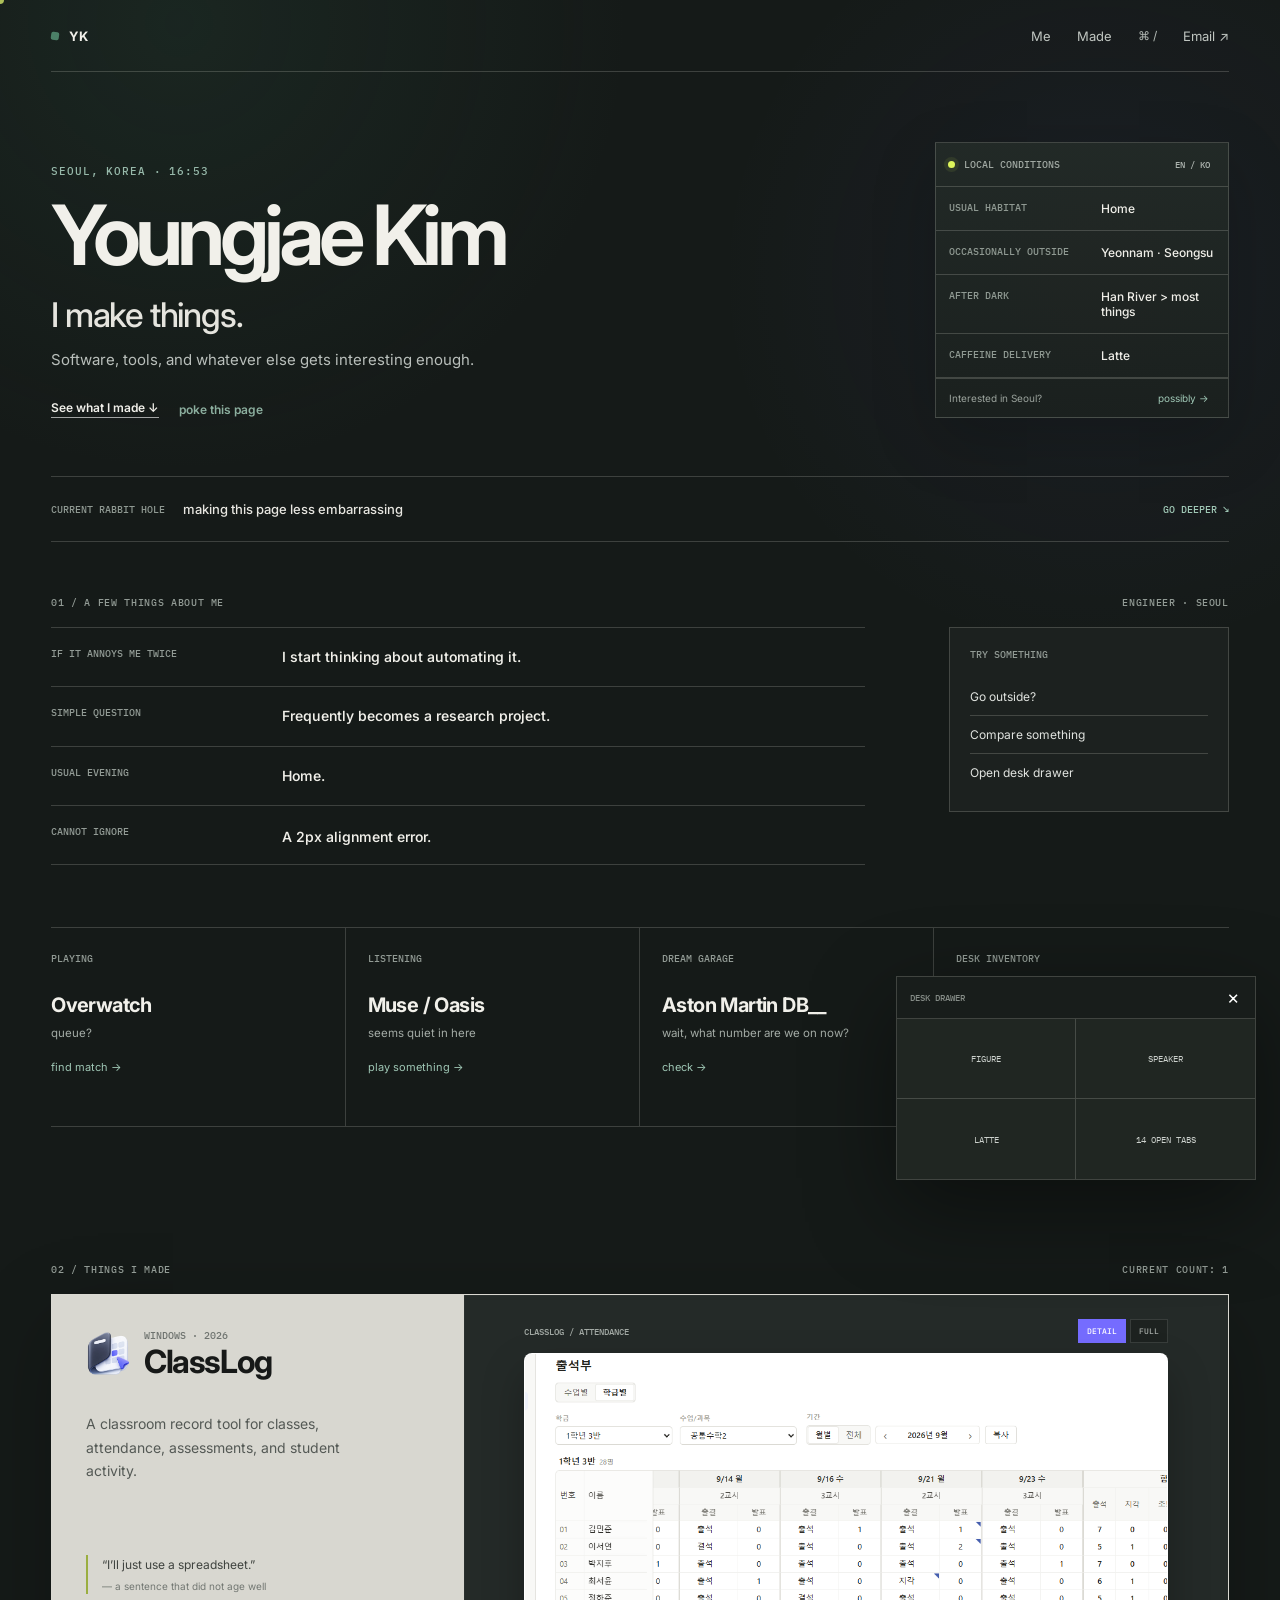
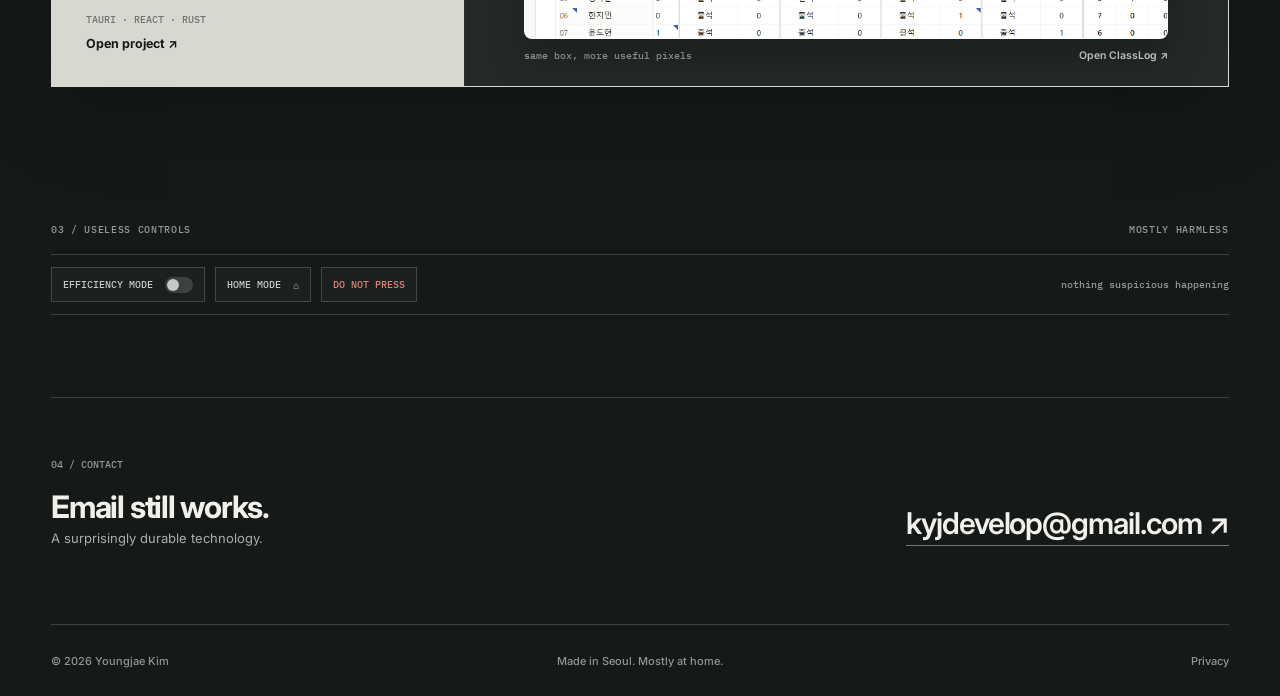
==== commit 9ff6bae9: "Add files via upload" ====
--- a/index.html
+++ b/index.html
@@ -13,7 +13,7 @@
   <link rel="preconnect" href="https://fonts.googleapis.com">
   <link rel="preconnect" href="https://fonts.gstatic.com" crossorigin>
   <link href="https://fonts.googleapis.com/css2?family=IBM+Plex+Mono:wght@400;500;600&family=Inter:wght@400;500;600;700&display=swap" rel="stylesheet">
-  <link rel="stylesheet" href="/styles.css?v=15.1">
+  <link rel="stylesheet" href="/styles.css?v=15.2">
 </head>
 <body>
   <div class="cursor-dot" id="cursor-dot" aria-hidden="true"></div>
@@ -423,6 +423,6 @@
     </form>
   </dialog>
 
-  <script src="/script.js?v=15.1"></script>
+  <script src="/script.js?v=15.2"></script>
 </body>
 </html>
--- a/styles.css
+++ b/styles.css
@@ -582,3 +582,241 @@
     radial-gradient(circle at 86% 12%,rgba(117,108,255,.055),transparent 24rem),
     #141817 !important;
 }
+
+
+/* ===== V15.2 READABILITY PASS =====
+   The previous dark palette was too quiet at desktop scale:
+   microcopy was 8–10px, mono labels were thin, and secondary text sat too close
+   to the background. This pass keeps the mood but raises legibility.
+*/
+:root{
+  --muted:#b6bcb8;
+  --quiet:#929b95;
+  --line:rgba(241,240,234,.18);
+}
+
+body{
+  background:
+    radial-gradient(circle at 14% 1%,rgba(49,91,73,.18),transparent 28rem),
+    radial-gradient(circle at 86% 12%,rgba(117,108,255,.06),transparent 24rem),
+    #151a18 !important;
+}
+
+.mono,
+.section-head,
+.fact-row span,
+.personal-card>span,
+.seoul-card dt,
+.project-meta,
+.stack,
+.screen-toolbar,
+.screen-bottom,
+.system-message,
+footer{
+  font-weight:500;
+}
+
+.topbar nav{
+  font-size:13px;
+  color:#c0c6c1;
+}
+.nav-command{font-size:12px;color:#b1b8b3}
+
+.eyebrow{
+  font-size:11px;
+  color:#97b9aa;
+}
+.hero-sub{
+  font-size:15px;
+  line-height:1.7;
+  color:#b9bfbb;
+}
+.hero-actions a,
+.hero-actions button{
+  font-size:12px;
+}
+
+.seoul-card-head{
+  min-height:44px;
+  font-size:10px;
+  color:#a0a8a2;
+}
+.korean-toggle{font-size:9px;color:#adb4af}
+.seoul-card dl>div{
+  padding:14px 13px;
+  grid-template-columns:138px 1fr;
+}
+.seoul-card dt{
+  font-size:10px;
+  color:#8f9992;
+}
+.seoul-card dd{
+  font-size:12px;
+  color:#f0efe9;
+}
+.seoul-footer{
+  padding:12px 13px;
+  font-size:10px;
+  color:#9ba39d;
+}
+.seoul-footer button{font-size:10px;color:#9fc7b5}
+
+.ticker{
+  min-height:66px;
+}
+.ticker>span{
+  font-size:10px;
+  color:#8f9992;
+}
+.ticker strong{
+  font-size:13px;
+  color:#e8e7e1;
+}
+.ticker-button{
+  font-size:10px;
+  color:#9fc7b5;
+}
+
+.section-head{
+  font-size:10px;
+  color:#929b95;
+  letter-spacing:.065em;
+}
+
+.fact-row{
+  grid-template-columns:205px 1fr;
+  gap:26px;
+  padding:19px 0;
+}
+.fact-row span{
+  font-size:10px;
+  color:#929b95;
+}
+.fact-row strong{
+  font-size:14px;
+  line-height:1.45;
+  color:#f0efe9;
+  font-weight:550;
+}
+
+/* Actual 2px error:
+   move the sentence by exactly 2px, then physically return it to zero on click.
+   The lime is only a short confirmation, not the main effect. */
+.misaligned{
+  position:relative;
+  top:2px;
+  transform:none !important;
+  transition:top .18s ease,color .28s ease;
+}
+.fact-button.fixed .misaligned{
+  top:0;
+  transform:none !important;
+  color:#f0efe9 !important;
+  animation:alignment-confirm .55s ease;
+}
+@keyframes alignment-confirm{
+  0%{color:#ddf45b}
+  100%{color:#f0efe9}
+}
+
+.tiny-panel{
+  padding:20px;
+}
+.tiny-panel>span{
+  margin-bottom:17px;
+  font-size:10px;
+  color:#919a94;
+}
+.tiny-panel button{
+  padding:11px 0;
+  font-size:12px;
+  color:#e0e3df;
+}
+
+.personal-card{
+  min-height:198px;
+  padding-top:24px;
+  padding-bottom:24px;
+}
+.personal-card>span{
+  margin-bottom:28px;
+  font-size:10px;
+  color:#929b95;
+}
+.personal-card>strong{
+  font-size:20px;
+  line-height:1.2;
+}
+.personal-card>small{
+  font-size:11.5px;
+  line-height:1.55;
+  color:#a3aba5;
+}
+.card-action{
+  margin-top:17px;
+  font-size:11px;
+  color:#9fc7b5;
+}
+
+.project-meta,
+.stack{
+  font-size:10px;
+}
+.project-blurb{
+  font-size:14px;
+  line-height:1.68;
+}
+.project-bottom blockquote{
+  font-size:12px;
+  line-height:1.6;
+}
+.project-bottom blockquote span{
+  font-size:10px;
+}
+.project-link{
+  font-size:12.5px;
+}
+
+.screen-toolbar{
+  font-size:9px;
+  color:#a3aaa5;
+}
+.view-button{
+  font-size:8px;
+}
+.screen-bottom{
+  font-size:9.5px;
+  color:#9ba39d;
+}
+.screen-bottom>a{
+  font-size:10.5px;
+}
+
+.utility-button{
+  font-size:10px;
+  color:#c3c9c4;
+}
+.system-message{
+  font-size:10px;
+  color:#8f9891;
+}
+
+.contact>div>p:first-child{
+  font-size:10px;
+  color:#929b95;
+}
+.contact .optional-copy{
+  font-size:13px;
+  color:#a8afa9;
+}
+footer{
+  font-size:11px;
+  color:#8e9790;
+}
+
+@media(max-width:620px){
+  .fact-row{grid-template-columns:1fr;gap:8px}
+  .hero-sub{font-size:14px}
+  .seoul-card dt{font-size:9px}
+  .seoul-card dd{font-size:11px}
+}
